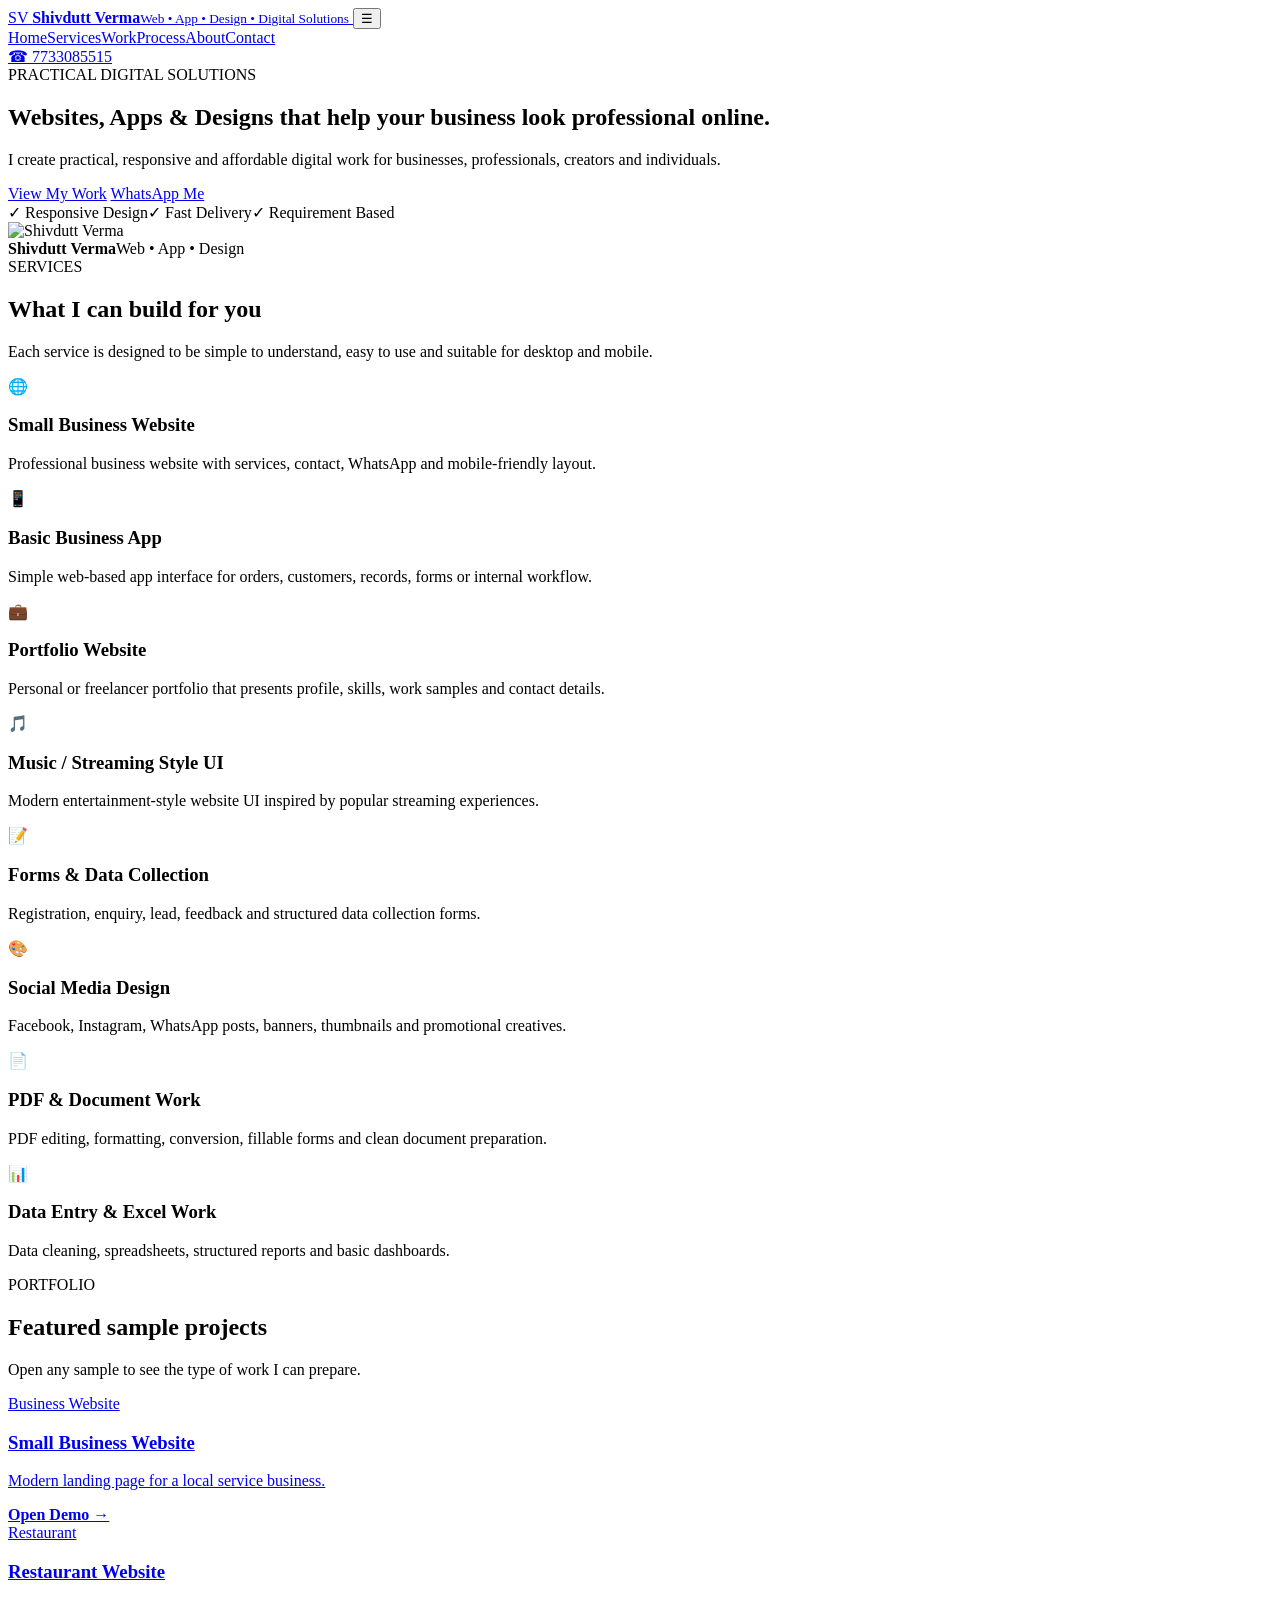
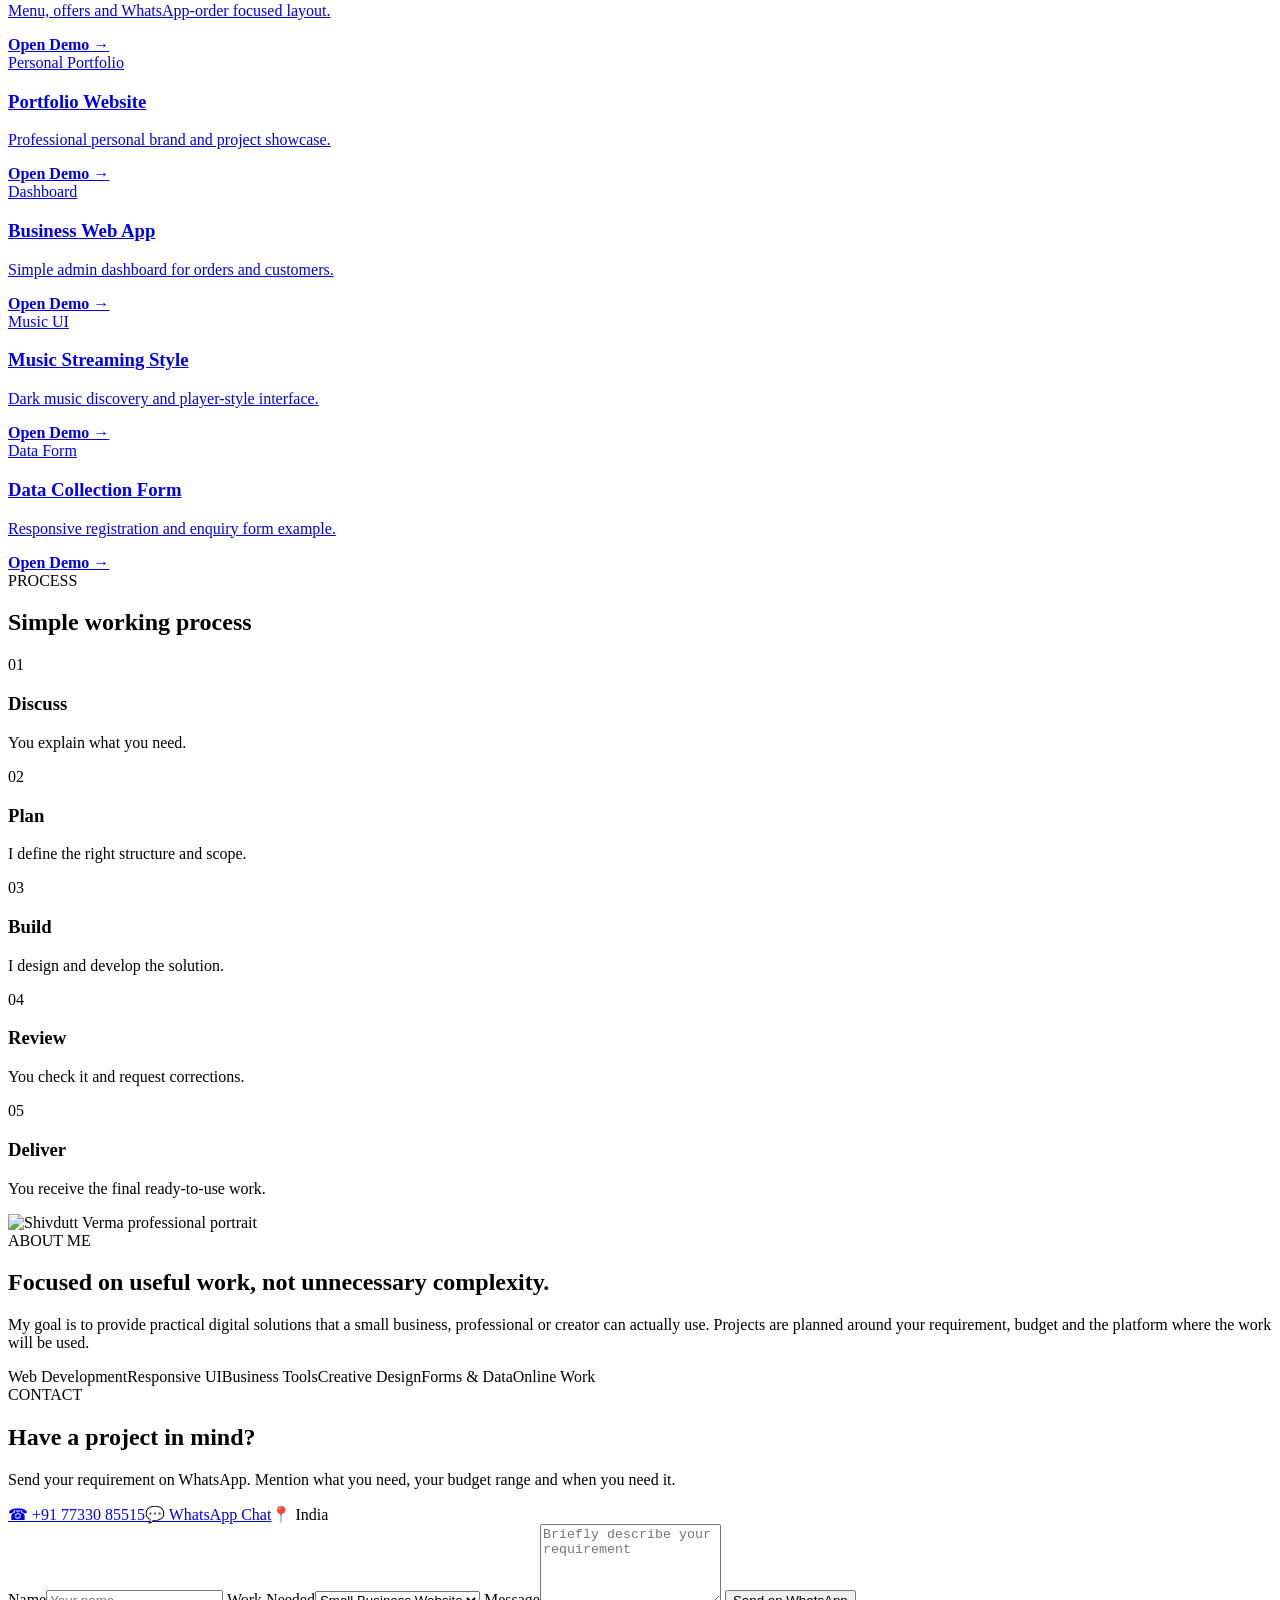
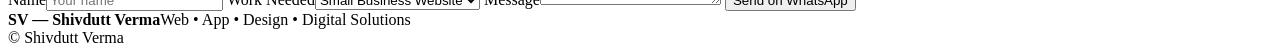
==== index.html @ 306fcd74 "Add portfolio homepage" ====
<!doctype html>
<html lang="en">
<head>
  <meta charset="utf-8" />
  <meta name="viewport" content="width=device-width, initial-scale=1" />
  <meta name="description" content="Shivdutt Verma — Web, App, Design and Digital Solutions for small businesses and individuals." />
  <title>Shivdutt Verma | Web • App • Design</title>
  <link rel="preconnect" href="https://fonts.googleapis.com">
  <link rel="preconnect" href="https://fonts.gstatic.com" crossorigin>
  <link href="https://fonts.googleapis.com/css2?family=Inter:wght@400;500;600;700;800&display=swap" rel="stylesheet">
  <link rel="stylesheet" href="styles.css" />
</head>
<body>
<header class="topbar">
  <div class="container nav-wrap">
    <a href="#home" class="brand" aria-label="Home">
      <span class="brand-mark">SV</span>
      <span><strong>Shivdutt Verma</strong><small>Web • App • Design • Digital Solutions</small></span>
    </a>
    <button class="menu-btn" id="menuBtn" aria-label="Open menu">☰</button>
    <nav id="navMenu">
      <a href="#home">Home</a><a href="#services">Services</a><a href="#work">Work</a><a href="#process">Process</a><a href="#about">About</a><a href="#contact">Contact</a>
    </nav>
    <a class="call-pill" href="tel:+917733085515">☎ 7733085515</a>
  </div>
</header>

<main>
<section class="hero section" id="home">
  <div class="container hero-grid">
    <div class="hero-copy reveal">
      <span class="eyebrow">PRACTICAL DIGITAL SOLUTIONS</span>
      <h1>Websites, Apps & Designs that help your business <span>look professional online.</span></h1>
      <p>I create practical, responsive and affordable digital work for businesses, professionals, creators and individuals.</p>
      <div class="cta-row">
        <a class="btn primary" href="#work">View My Work</a>
        <a class="btn ghost" target="_blank" href="https://wa.me/917733085515?text=Hello%20Shivdutt%2C%20I%20need%20help%20with%20a%20digital%20project.">WhatsApp Me</a>
      </div>
      <div class="trust-row">
        <span>✓ Responsive Design</span><span>✓ Fast Delivery</span><span>✓ Requirement Based</span>
      </div>
    </div>
    <div class="portrait-wrap reveal">
      <div class="portrait-card">
        <img src="assets/shivdutt-verma.jpg" alt="Shivdutt Verma" />
        <div class="portrait-badge"><strong>Shivdutt Verma</strong><span>Web • App • Design</span></div>
      </div>
    </div>
  </div>
</section>

<section class="section light" id="services">
  <div class="container">
    <div class="section-head reveal"><span class="eyebrow">SERVICES</span><h2>What I can build for you</h2><p>Each service is designed to be simple to understand, easy to use and suitable for desktop and mobile.</p></div>
    <div class="service-grid">
      <article class="card reveal"><div class="icon">🌐</div><h3>Small Business Website</h3><p>Professional business website with services, contact, WhatsApp and mobile-friendly layout.</p></article>
      <article class="card reveal"><div class="icon">📱</div><h3>Basic Business App</h3><p>Simple web-based app interface for orders, customers, records, forms or internal workflow.</p></article>
      <article class="card reveal"><div class="icon">💼</div><h3>Portfolio Website</h3><p>Personal or freelancer portfolio that presents profile, skills, work samples and contact details.</p></article>
      <article class="card reveal"><div class="icon">🎵</div><h3>Music / Streaming Style UI</h3><p>Modern entertainment-style website UI inspired by popular streaming experiences.</p></article>
      <article class="card reveal"><div class="icon">📝</div><h3>Forms & Data Collection</h3><p>Registration, enquiry, lead, feedback and structured data collection forms.</p></article>
      <article class="card reveal"><div class="icon">🎨</div><h3>Social Media Design</h3><p>Facebook, Instagram, WhatsApp posts, banners, thumbnails and promotional creatives.</p></article>
      <article class="card reveal"><div class="icon">📄</div><h3>PDF & Document Work</h3><p>PDF editing, formatting, conversion, fillable forms and clean document preparation.</p></article>
      <article class="card reveal"><div class="icon">📊</div><h3>Data Entry & Excel Work</h3><p>Data cleaning, spreadsheets, structured reports and basic dashboards.</p></article>
    </div>
  </div>
</section>

<section class="section dark" id="work">
  <div class="container">
    <div class="section-head reveal"><span class="eyebrow">PORTFOLIO</span><h2>Featured sample projects</h2><p>Open any sample to see the type of work I can prepare.</p></div>
    <div class="project-grid">
      <a class="project reveal" href="projects/business/index.html"><div class="shot business-shot"><span>Business Website</span></div><div><h3>Small Business Website</h3><p>Modern landing page for a local service business.</p><b>Open Demo →</b></div></a>
      <a class="project reveal" href="projects/restaurant/index.html"><div class="shot restaurant-shot"><span>Restaurant</span></div><div><h3>Restaurant Website</h3><p>Menu, offers and WhatsApp-order focused layout.</p><b>Open Demo →</b></div></a>
      <a class="project reveal" href="projects/portfolio/index.html"><div class="shot portfolio-shot"><span>Personal Portfolio</span></div><div><h3>Portfolio Website</h3><p>Professional personal brand and project showcase.</p><b>Open Demo →</b></div></a>
      <a class="project reveal" href="projects/dashboard/index.html"><div class="shot dashboard-shot"><span>Dashboard</span></div><div><h3>Business Web App</h3><p>Simple admin dashboard for orders and customers.</p><b>Open Demo →</b></div></a>
      <a class="project reveal" href="projects/music/index.html"><div class="shot music-shot"><span>Music UI</span></div><div><h3>Music Streaming Style</h3><p>Dark music discovery and player-style interface.</p><b>Open Demo →</b></div></a>
      <a class="project reveal" href="projects/form/index.html"><div class="shot form-shot"><span>Data Form</span></div><div><h3>Data Collection Form</h3><p>Responsive registration and enquiry form example.</p><b>Open Demo →</b></div></a>
    </div>
  </div>
</section>

<section class="section light" id="process">
  <div class="container">
    <div class="section-head reveal"><span class="eyebrow">PROCESS</span><h2>Simple working process</h2></div>
    <div class="steps">
      <div class="step reveal"><span>01</span><h3>Discuss</h3><p>You explain what you need.</p></div>
      <div class="step reveal"><span>02</span><h3>Plan</h3><p>I define the right structure and scope.</p></div>
      <div class="step reveal"><span>03</span><h3>Build</h3><p>I design and develop the solution.</p></div>
      <div class="step reveal"><span>04</span><h3>Review</h3><p>You check it and request corrections.</p></div>
      <div class="step reveal"><span>05</span><h3>Deliver</h3><p>You receive the final ready-to-use work.</p></div>
    </div>
  </div>
</section>

<section class="section about" id="about">
  <div class="container about-grid">
    <div class="about-photo reveal"><img src="assets/shivdutt-verma.jpg" alt="Shivdutt Verma professional portrait"></div>
    <div class="reveal"><span class="eyebrow">ABOUT ME</span><h2>Focused on useful work, not unnecessary complexity.</h2><p>My goal is to provide practical digital solutions that a small business, professional or creator can actually use. Projects are planned around your requirement, budget and the platform where the work will be used.</p><div class="mini-points"><span>Web Development</span><span>Responsive UI</span><span>Business Tools</span><span>Creative Design</span><span>Forms & Data</span><span>Online Work</span></div></div>
  </div>
</section>

<section class="section contact" id="contact">
  <div class="container contact-grid">
    <div class="reveal"><span class="eyebrow">CONTACT</span><h2>Have a project in mind?</h2><p>Send your requirement on WhatsApp. Mention what you need, your budget range and when you need it.</p><div class="contact-list"><a href="tel:+917733085515">☎ +91 77330 85515</a><a target="_blank" href="https://wa.me/917733085515">💬 WhatsApp Chat</a><span>📍 India</span></div></div>
    <form class="contact-card reveal" id="contactForm">
      <label>Name<input id="name" required placeholder="Your name"></label>
      <label>Work Needed<select id="service"><option>Small Business Website</option><option>Basic Business App</option><option>Portfolio Website</option><option>Data Collection Form</option><option>Social Media Design</option><option>PDF / Document Work</option><option>Data Entry / Excel</option><option>Other Online Work</option></select></label>
      <label>Message<textarea id="message" rows="5" placeholder="Briefly describe your requirement"></textarea></label>
      <button class="btn primary" type="submit">Send on WhatsApp</button>
    </form>
  </div>
</section>
</main>

<footer><div class="container footer-row"><div><strong>SV — Shivdutt Verma</strong><span>Web • App • Design • Digital Solutions</span></div><span>© <span id="year"></span> Shivdutt Verma</span></div></footer>
<script src="script.js"></script>
</body>
</html>
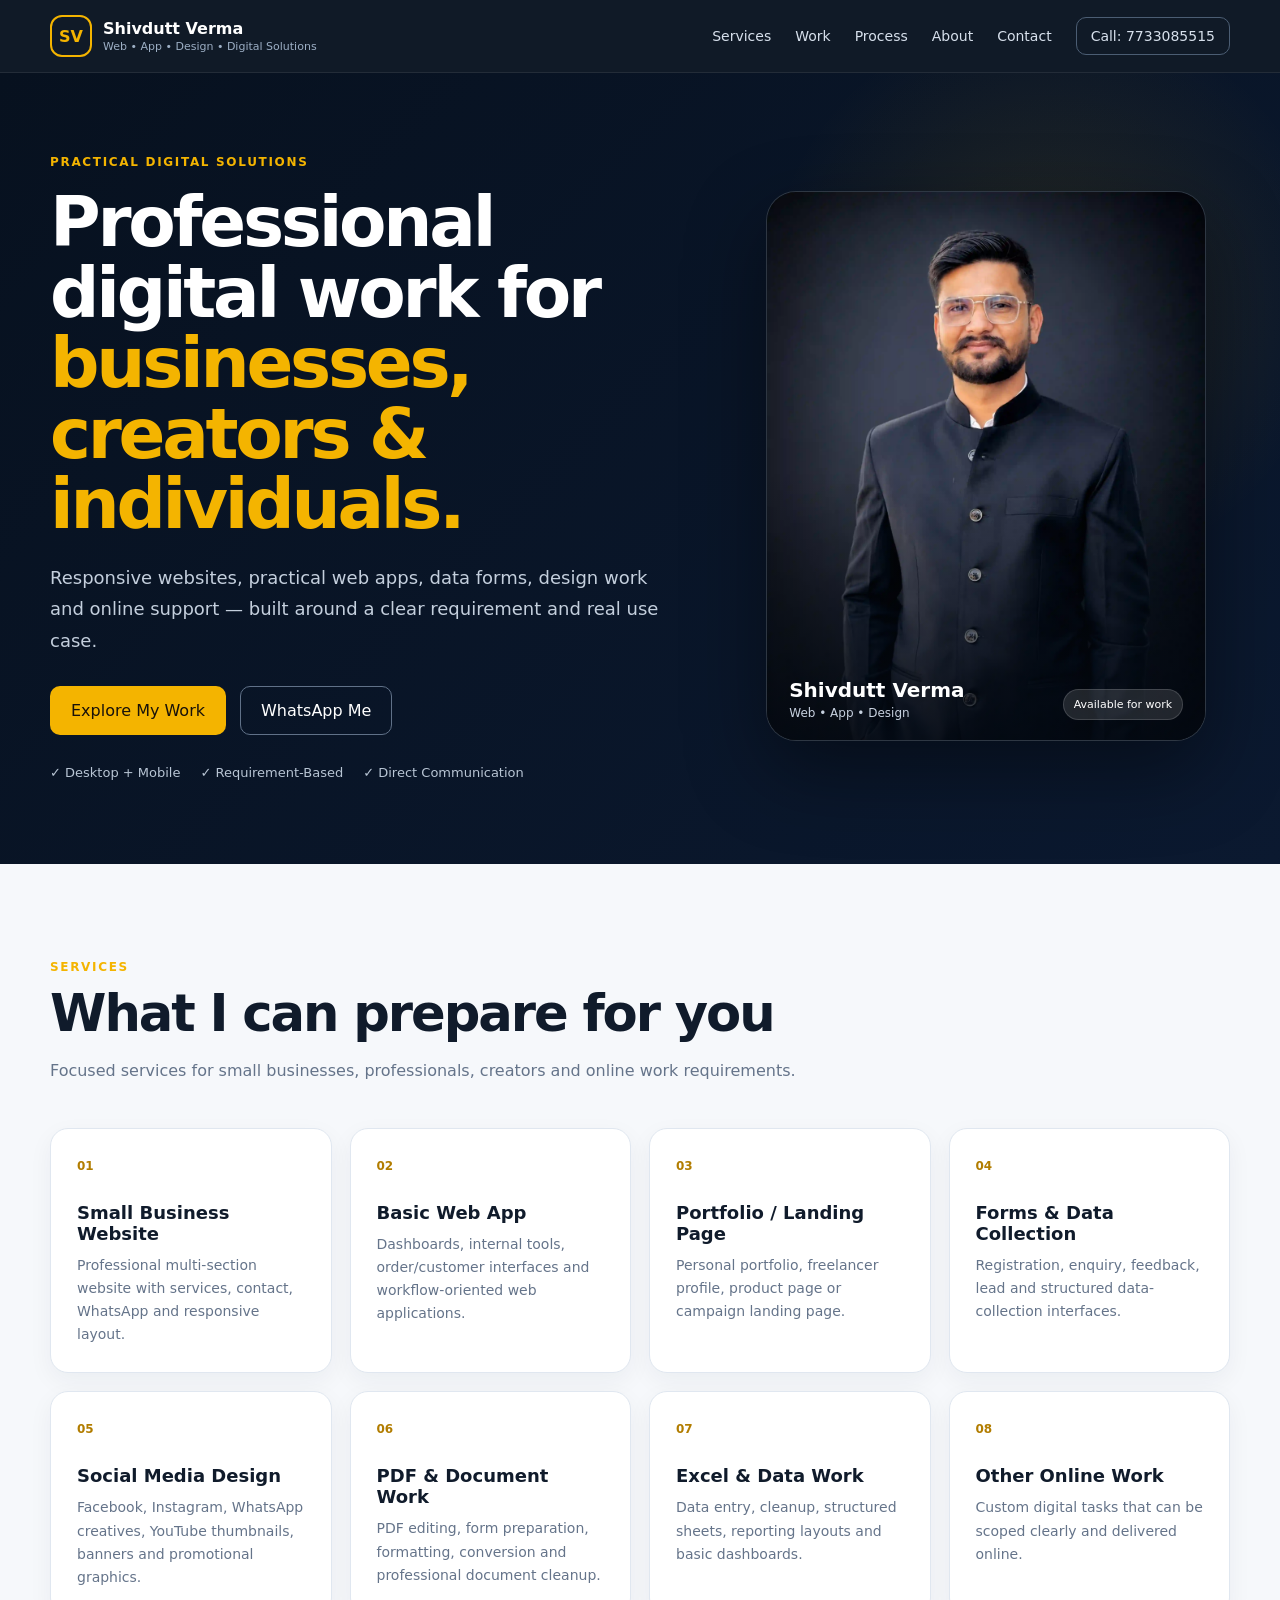
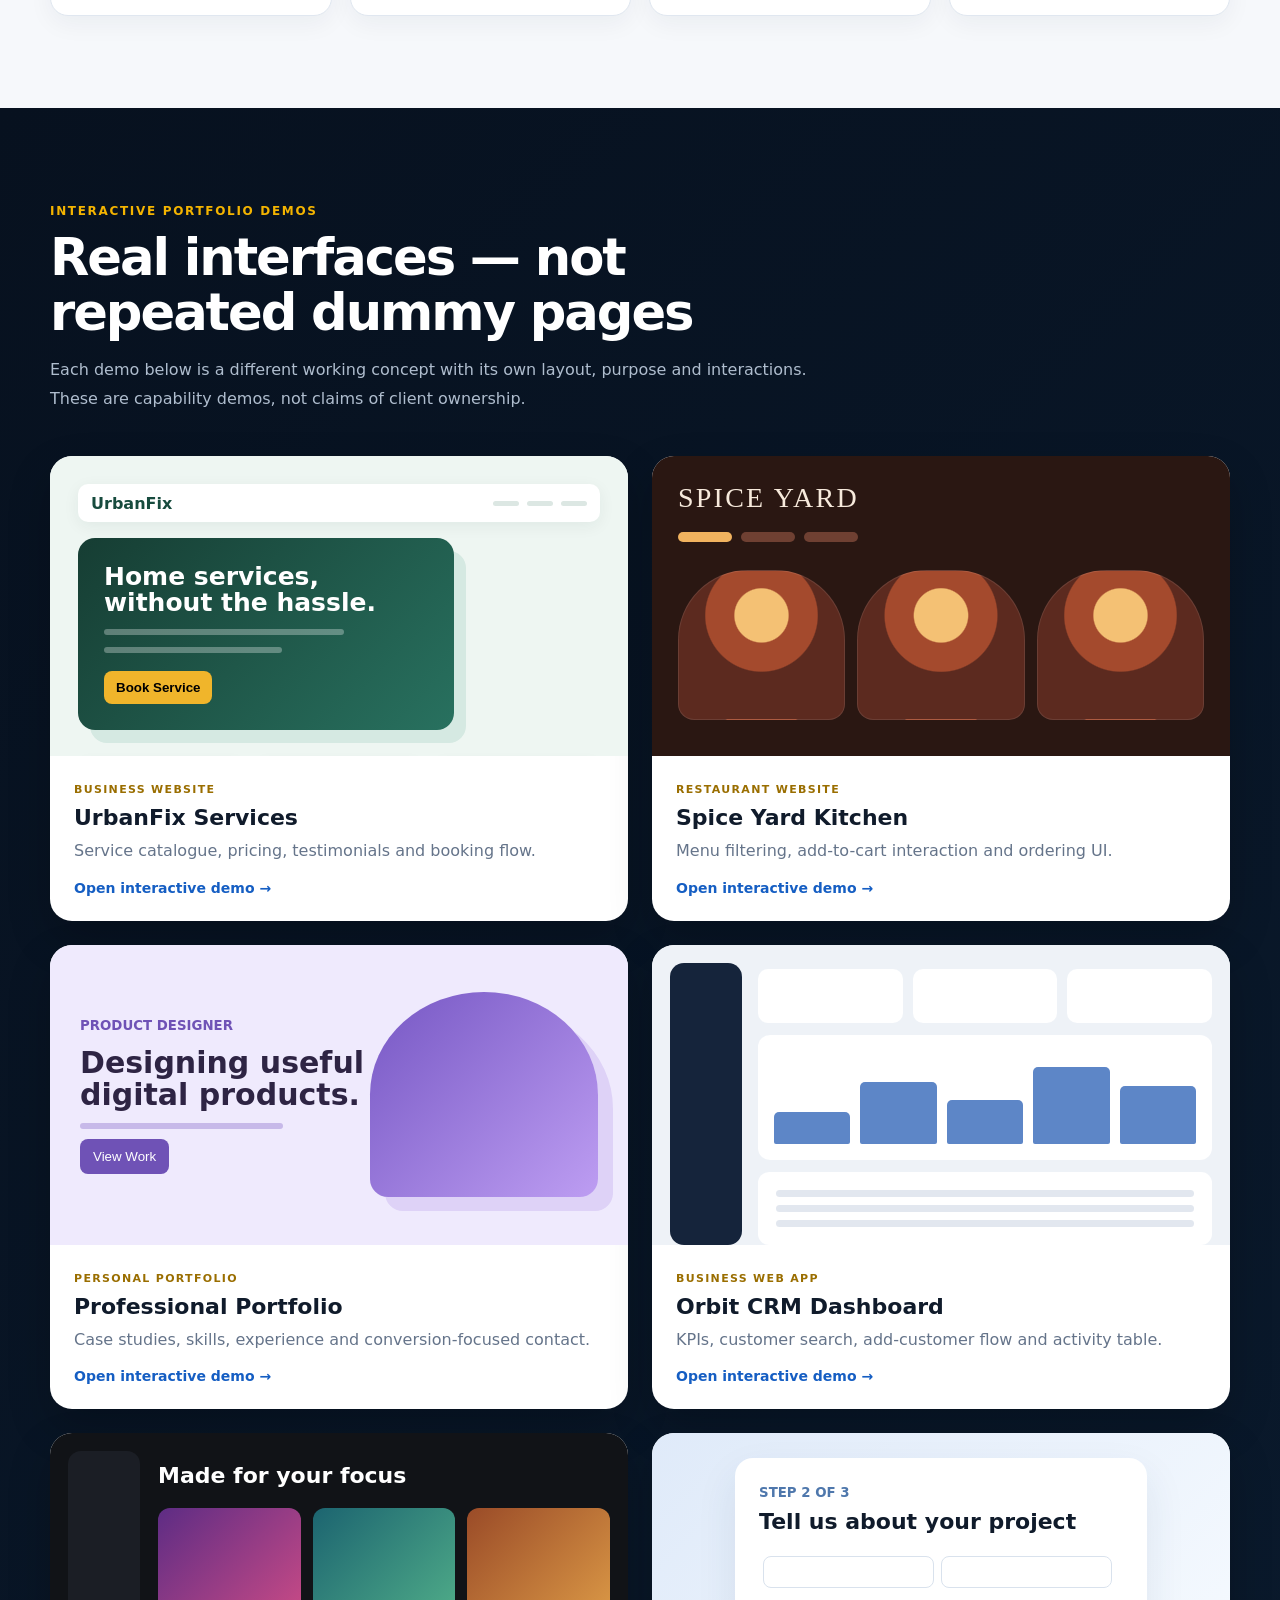
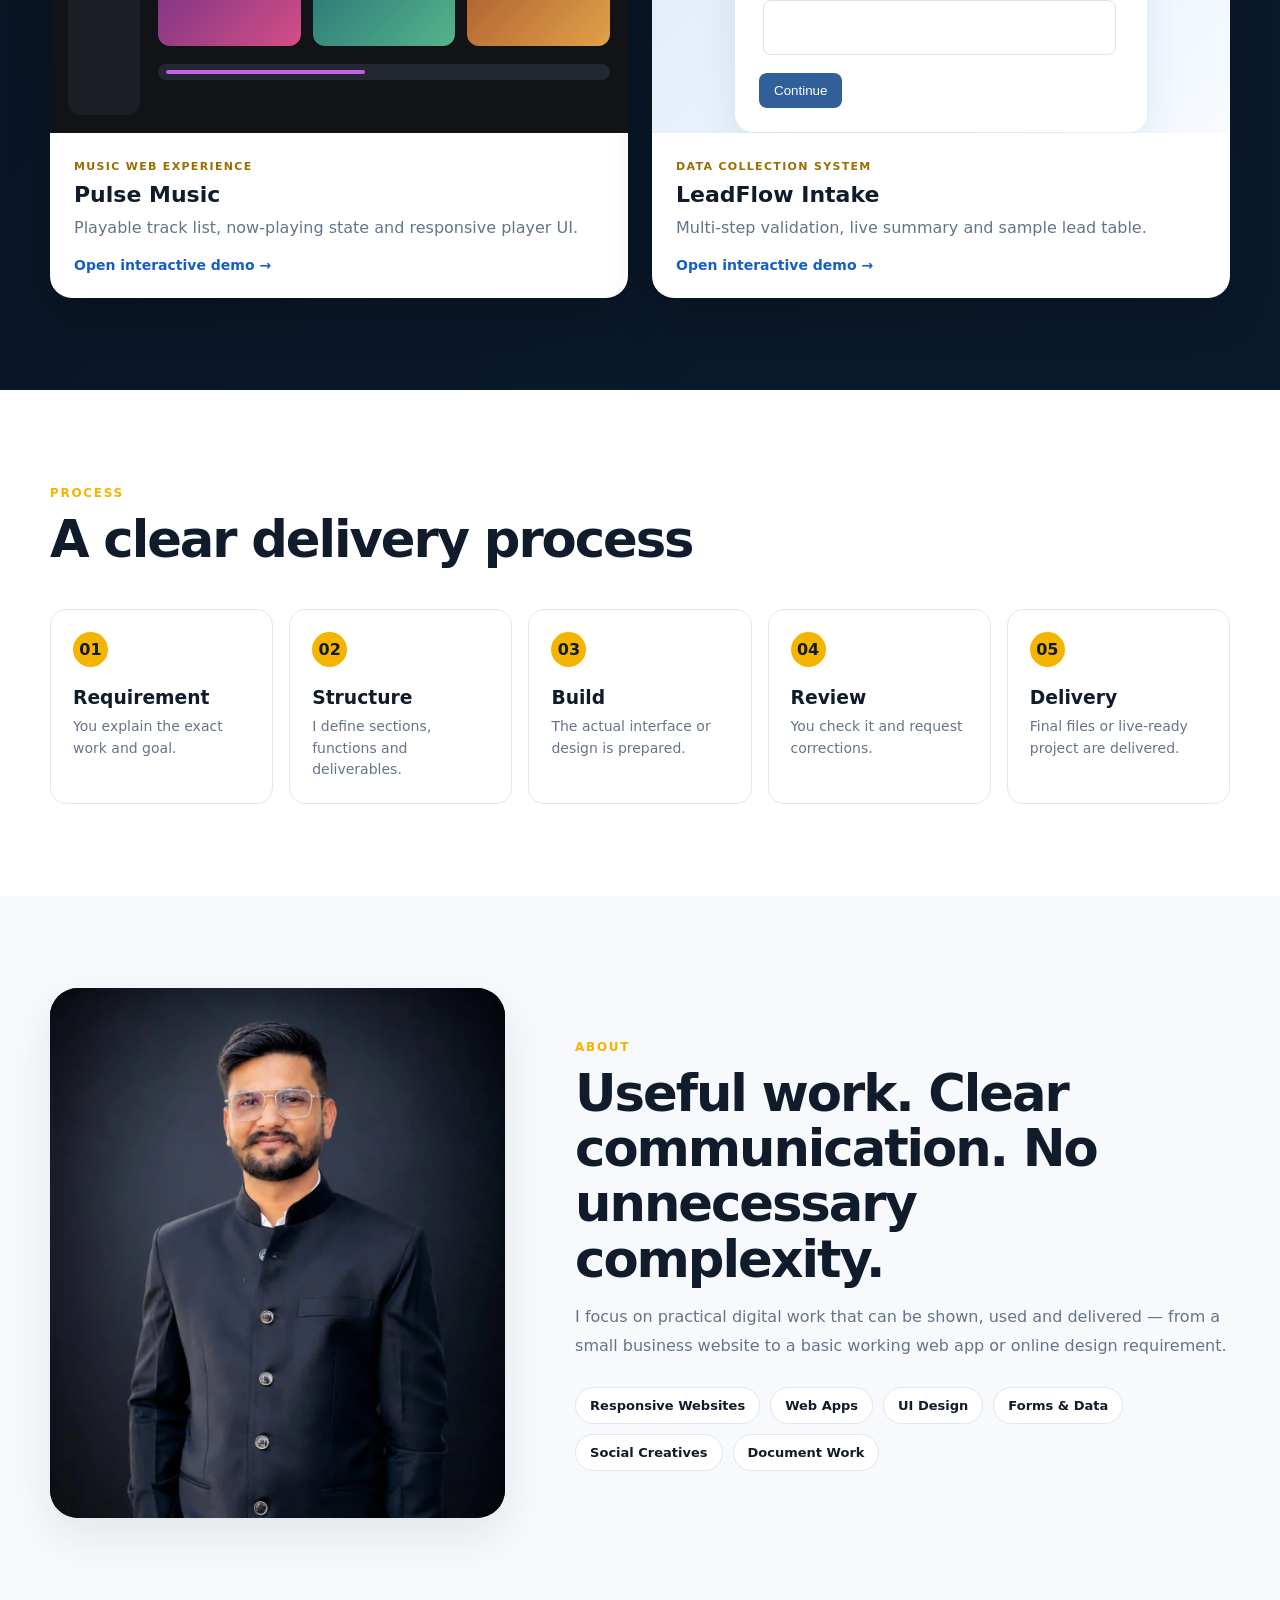
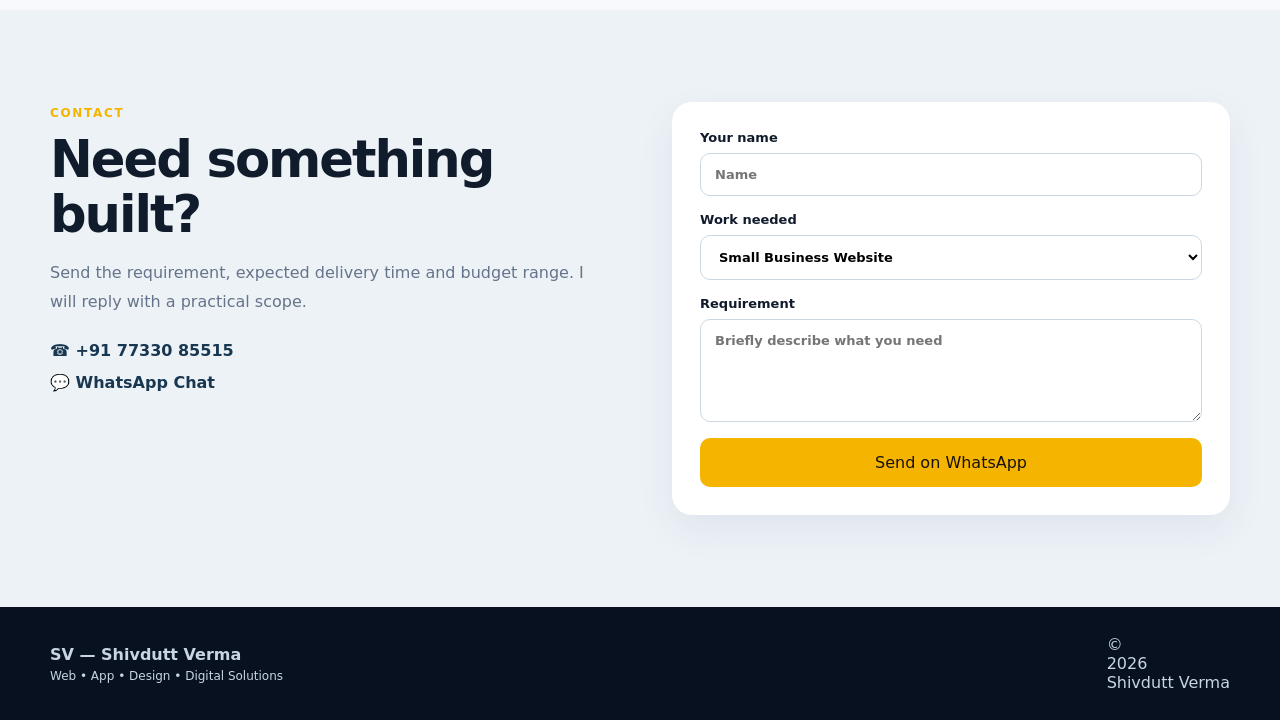
==== commit 51e6296c: "Rebuild portfolio with real demos and edited portrait" ====
--- a/index.html
+++ b/index.html
@@ -1,49 +1,37 @@
 <!doctype html>
 <html lang="en">
 <head>
-  <meta charset="utf-8" />
-  <meta name="viewport" content="width=device-width, initial-scale=1" />
-  <meta name="description" content="Shivdutt Verma — Web, App, Design and Digital Solutions for small businesses and individuals." />
+  <meta charset="utf-8">
+  <meta name="viewport" content="width=device-width,initial-scale=1">
+  <meta name="theme-color" content="#07111f">
+  <meta name="description" content="Shivdutt Verma — websites, web apps, forms, social media design and practical digital solutions.">
   <title>Shivdutt Verma | Web • App • Design</title>
-  <link rel="preconnect" href="https://fonts.googleapis.com">
-  <link rel="preconnect" href="https://fonts.gstatic.com" crossorigin>
-  <link href="https://fonts.googleapis.com/css2?family=Inter:wght@400;500;600;700;800&display=swap" rel="stylesheet">
-  <link rel="stylesheet" href="styles.css" />
+  <link rel="stylesheet" href="styles.css">
 </head>
 <body>
 <header class="topbar">
   <div class="container nav-wrap">
-    <a href="#home" class="brand" aria-label="Home">
-      <span class="brand-mark">SV</span>
-      <span><strong>Shivdutt Verma</strong><small>Web • App • Design • Digital Solutions</small></span>
-    </a>
-    <button class="menu-btn" id="menuBtn" aria-label="Open menu">☰</button>
-    <nav id="navMenu">
-      <a href="#home">Home</a><a href="#services">Services</a><a href="#work">Work</a><a href="#process">Process</a><a href="#about">About</a><a href="#contact">Contact</a>
-    </nav>
-    <a class="call-pill" href="tel:+917733085515">☎ 7733085515</a>
+    <a href="#home" class="brand"><span class="brand-mark">SV</span><span class="brand-copy"><strong>Shivdutt Verma</strong><small>Web • App • Design • Digital Solutions</small></span></a>
+    <button class="menu-btn" id="menuBtn" aria-label="Open menu" aria-expanded="false">☰</button>
+    <nav id="navMenu"><a href="#services">Services</a><a href="#work">Work</a><a href="#process">Process</a><a href="#about">About</a><a href="#contact">Contact</a></nav>
+    <a class="call-pill" href="tel:+917733085515">Call: 7733085515</a>
   </div>
 </header>
 
 <main>
-<section class="hero section" id="home">
+<section class="hero" id="home">
   <div class="container hero-grid">
     <div class="hero-copy reveal">
       <span class="eyebrow">PRACTICAL DIGITAL SOLUTIONS</span>
-      <h1>Websites, Apps & Designs that help your business <span>look professional online.</span></h1>
-      <p>I create practical, responsive and affordable digital work for businesses, professionals, creators and individuals.</p>
-      <div class="cta-row">
-        <a class="btn primary" href="#work">View My Work</a>
-        <a class="btn ghost" target="_blank" href="https://wa.me/917733085515?text=Hello%20Shivdutt%2C%20I%20need%20help%20with%20a%20digital%20project.">WhatsApp Me</a>
-      </div>
-      <div class="trust-row">
-        <span>✓ Responsive Design</span><span>✓ Fast Delivery</span><span>✓ Requirement Based</span>
-      </div>
+      <h1>Professional digital work for <span>businesses, creators & individuals.</span></h1>
+      <p>Responsive websites, practical web apps, data forms, design work and online support — built around a clear requirement and real use case.</p>
+      <div class="cta-row"><a class="btn primary" href="#work">Explore My Work</a><a class="btn ghost" target="_blank" rel="noopener" href="https://wa.me/917733085515?text=Hello%20Shivdutt%2C%20I%20want%20to%20discuss%20a%20project.">WhatsApp Me</a></div>
+      <div class="trust-row"><span>✓ Desktop + Mobile</span><span>✓ Requirement-Based</span><span>✓ Direct Communication</span></div>
     </div>
     <div class="portrait-wrap reveal">
       <div class="portrait-card">
-        <img src="assets/shivdutt-verma.jpg" alt="Shivdutt Verma" />
-        <div class="portrait-badge"><strong>Shivdutt Verma</strong><span>Web • App • Design</span></div>
+        <img data-pro-portrait src="assets/shivdutt-verma.jpg" alt="Shivdutt Verma professional portrait" width="2160" height="2700" fetchpriority="high">
+        <div class="portrait-overlay"><div><strong>Shivdutt Verma</strong><span>Web • App • Design</span></div><span class="available">Available for work</span></div>
       </div>
     </div>
   </div>
@@ -51,67 +39,40 @@
 
 <section class="section light" id="services">
   <div class="container">
-    <div class="section-head reveal"><span class="eyebrow">SERVICES</span><h2>What I can build for you</h2><p>Each service is designed to be simple to understand, easy to use and suitable for desktop and mobile.</p></div>
+    <div class="section-head reveal"><span class="eyebrow">SERVICES</span><h2>What I can prepare for you</h2><p>Focused services for small businesses, professionals, creators and online work requirements.</p></div>
     <div class="service-grid">
-      <article class="card reveal"><div class="icon">🌐</div><h3>Small Business Website</h3><p>Professional business website with services, contact, WhatsApp and mobile-friendly layout.</p></article>
-      <article class="card reveal"><div class="icon">📱</div><h3>Basic Business App</h3><p>Simple web-based app interface for orders, customers, records, forms or internal workflow.</p></article>
-      <article class="card reveal"><div class="icon">💼</div><h3>Portfolio Website</h3><p>Personal or freelancer portfolio that presents profile, skills, work samples and contact details.</p></article>
-      <article class="card reveal"><div class="icon">🎵</div><h3>Music / Streaming Style UI</h3><p>Modern entertainment-style website UI inspired by popular streaming experiences.</p></article>
-      <article class="card reveal"><div class="icon">📝</div><h3>Forms & Data Collection</h3><p>Registration, enquiry, lead, feedback and structured data collection forms.</p></article>
-      <article class="card reveal"><div class="icon">🎨</div><h3>Social Media Design</h3><p>Facebook, Instagram, WhatsApp posts, banners, thumbnails and promotional creatives.</p></article>
-      <article class="card reveal"><div class="icon">📄</div><h3>PDF & Document Work</h3><p>PDF editing, formatting, conversion, fillable forms and clean document preparation.</p></article>
-      <article class="card reveal"><div class="icon">📊</div><h3>Data Entry & Excel Work</h3><p>Data cleaning, spreadsheets, structured reports and basic dashboards.</p></article>
+      <article class="service-card reveal"><span>01</span><h3>Small Business Website</h3><p>Professional multi-section website with services, contact, WhatsApp and responsive layout.</p></article>
+      <article class="service-card reveal"><span>02</span><h3>Basic Web App</h3><p>Dashboards, internal tools, order/customer interfaces and workflow-oriented web applications.</p></article>
+      <article class="service-card reveal"><span>03</span><h3>Portfolio / Landing Page</h3><p>Personal portfolio, freelancer profile, product page or campaign landing page.</p></article>
+      <article class="service-card reveal"><span>04</span><h3>Forms & Data Collection</h3><p>Registration, enquiry, feedback, lead and structured data-collection interfaces.</p></article>
+      <article class="service-card reveal"><span>05</span><h3>Social Media Design</h3><p>Facebook, Instagram, WhatsApp creatives, YouTube thumbnails, banners and promotional graphics.</p></article>
+      <article class="service-card reveal"><span>06</span><h3>PDF & Document Work</h3><p>PDF editing, form preparation, formatting, conversion and professional document cleanup.</p></article>
+      <article class="service-card reveal"><span>07</span><h3>Excel & Data Work</h3><p>Data entry, cleanup, structured sheets, reporting layouts and basic dashboards.</p></article>
+      <article class="service-card reveal"><span>08</span><h3>Other Online Work</h3><p>Custom digital tasks that can be scoped clearly and delivered online.</p></article>
     </div>
   </div>
 </section>
 
-<section class="section dark" id="work">
+<section class="section work-section" id="work">
   <div class="container">
-    <div class="section-head reveal"><span class="eyebrow">PORTFOLIO</span><h2>Featured sample projects</h2><p>Open any sample to see the type of work I can prepare.</p></div>
+    <div class="section-head reveal"><span class="eyebrow">INTERACTIVE PORTFOLIO DEMOS</span><h2>Real interfaces — not repeated dummy pages</h2><p>Each demo below is a different working concept with its own layout, purpose and interactions. These are capability demos, not claims of client ownership.</p></div>
     <div class="project-grid">
-      <a class="project reveal" href="projects/business/index.html"><div class="shot business-shot"><span>Business Website</span></div><div><h3>Small Business Website</h3><p>Modern landing page for a local service business.</p><b>Open Demo →</b></div></a>
-      <a class="project reveal" href="projects/restaurant/index.html"><div class="shot restaurant-shot"><span>Restaurant</span></div><div><h3>Restaurant Website</h3><p>Menu, offers and WhatsApp-order focused layout.</p><b>Open Demo →</b></div></a>
-      <a class="project reveal" href="projects/portfolio/index.html"><div class="shot portfolio-shot"><span>Personal Portfolio</span></div><div><h3>Portfolio Website</h3><p>Professional personal brand and project showcase.</p><b>Open Demo →</b></div></a>
-      <a class="project reveal" href="projects/dashboard/index.html"><div class="shot dashboard-shot"><span>Dashboard</span></div><div><h3>Business Web App</h3><p>Simple admin dashboard for orders and customers.</p><b>Open Demo →</b></div></a>
-      <a class="project reveal" href="projects/music/index.html"><div class="shot music-shot"><span>Music UI</span></div><div><h3>Music Streaming Style</h3><p>Dark music discovery and player-style interface.</p><b>Open Demo →</b></div></a>
-      <a class="project reveal" href="projects/form/index.html"><div class="shot form-shot"><span>Data Form</span></div><div><h3>Data Collection Form</h3><p>Responsive registration and enquiry form example.</p><b>Open Demo →</b></div></a>
+      <a class="project-card reveal" href="projects/business/index.html"><div class="project-preview business-preview"><div class="mini-nav"><b>UrbanFix</b><i></i><i></i><i></i></div><div class="mini-hero"><strong>Home services, without the hassle.</strong><span></span><span></span><button>Book Service</button></div><div class="mini-row"><i></i><i></i><i></i></div></div><div class="project-meta"><span class="project-type">BUSINESS WEBSITE</span><h3>UrbanFix Services</h3><p>Service catalogue, pricing, testimonials and booking flow.</p><b>Open interactive demo →</b></div></a>
+      <a class="project-card reveal" href="projects/restaurant/index.html"><div class="project-preview restaurant-preview"><div class="food-title">SPICE YARD</div><div class="food-tabs"><i></i><i></i><i></i></div><div class="food-cards"><i></i><i></i><i></i></div></div><div class="project-meta"><span class="project-type">RESTAURANT WEBSITE</span><h3>Spice Yard Kitchen</h3><p>Menu filtering, add-to-cart interaction and ordering UI.</p><b>Open interactive demo →</b></div></a>
+      <a class="project-card reveal" href="projects/portfolio/index.html"><div class="project-preview portfolio-preview"><div class="folio-copy"><small>PRODUCT DESIGNER</small><strong>Designing useful digital products.</strong><span></span><button>View Work</button></div><div class="folio-art"></div></div><div class="project-meta"><span class="project-type">PERSONAL PORTFOLIO</span><h3>Professional Portfolio</h3><p>Case studies, skills, experience and conversion-focused contact.</p><b>Open interactive demo →</b></div></a>
+      <a class="project-card reveal" href="projects/dashboard/index.html"><div class="project-preview dashboard-preview"><aside></aside><div class="dash-main"><div class="dash-kpis"><i></i><i></i><i></i></div><div class="dash-chart"><span></span><span></span><span></span><span></span><span></span></div><div class="dash-table"><i></i><i></i><i></i></div></div></div><div class="project-meta"><span class="project-type">BUSINESS WEB APP</span><h3>Orbit CRM Dashboard</h3><p>KPIs, customer search, add-customer flow and activity table.</p><b>Open interactive demo →</b></div></a>
+      <a class="project-card reveal" href="projects/music/index.html"><div class="project-preview music-preview"><div class="music-side"></div><div class="music-main"><strong>Made for your focus</strong><div class="album-row"><i></i><i></i><i></i></div><div class="player-line"></div></div></div><div class="project-meta"><span class="project-type">MUSIC WEB EXPERIENCE</span><h3>Pulse Music</h3><p>Playable track list, now-playing state and responsive player UI.</p><b>Open interactive demo →</b></div></a>
+      <a class="project-card reveal" href="projects/form/index.html"><div class="project-preview form-preview"><div class="form-box"><small>STEP 2 OF 3</small><strong>Tell us about your project</strong><i></i><i></i><i class="wide"></i><button>Continue</button></div></div><div class="project-meta"><span class="project-type">DATA COLLECTION SYSTEM</span><h3>LeadFlow Intake</h3><p>Multi-step validation, live summary and sample lead table.</p><b>Open interactive demo →</b></div></a>
     </div>
   </div>
 </section>
 
-<section class="section light" id="process">
-  <div class="container">
-    <div class="section-head reveal"><span class="eyebrow">PROCESS</span><h2>Simple working process</h2></div>
-    <div class="steps">
-      <div class="step reveal"><span>01</span><h3>Discuss</h3><p>You explain what you need.</p></div>
-      <div class="step reveal"><span>02</span><h3>Plan</h3><p>I define the right structure and scope.</p></div>
-      <div class="step reveal"><span>03</span><h3>Build</h3><p>I design and develop the solution.</p></div>
-      <div class="step reveal"><span>04</span><h3>Review</h3><p>You check it and request corrections.</p></div>
-      <div class="step reveal"><span>05</span><h3>Deliver</h3><p>You receive the final ready-to-use work.</p></div>
-    </div>
-  </div>
-</section>
+<section class="section process" id="process"><div class="container"><div class="section-head reveal"><span class="eyebrow">PROCESS</span><h2>A clear delivery process</h2></div><div class="steps"><div class="step reveal"><b>01</b><h3>Requirement</h3><p>You explain the exact work and goal.</p></div><div class="step reveal"><b>02</b><h3>Structure</h3><p>I define sections, functions and deliverables.</p></div><div class="step reveal"><b>03</b><h3>Build</h3><p>The actual interface or design is prepared.</p></div><div class="step reveal"><b>04</b><h3>Review</h3><p>You check it and request corrections.</p></div><div class="step reveal"><b>05</b><h3>Delivery</h3><p>Final files or live-ready project are delivered.</p></div></div></div></section>
 
-<section class="section about" id="about">
-  <div class="container about-grid">
-    <div class="about-photo reveal"><img src="assets/shivdutt-verma.jpg" alt="Shivdutt Verma professional portrait"></div>
-    <div class="reveal"><span class="eyebrow">ABOUT ME</span><h2>Focused on useful work, not unnecessary complexity.</h2><p>My goal is to provide practical digital solutions that a small business, professional or creator can actually use. Projects are planned around your requirement, budget and the platform where the work will be used.</p><div class="mini-points"><span>Web Development</span><span>Responsive UI</span><span>Business Tools</span><span>Creative Design</span><span>Forms & Data</span><span>Online Work</span></div></div>
-  </div>
-</section>
+<section class="section about" id="about"><div class="container about-grid"><div class="about-photo reveal"><img data-pro-portrait src="assets/shivdutt-verma.jpg" alt="Shivdutt Verma" width="2160" height="2700" loading="lazy"></div><div class="about-copy reveal"><span class="eyebrow">ABOUT</span><h2>Useful work. Clear communication. No unnecessary complexity.</h2><p>I focus on practical digital work that can be shown, used and delivered — from a small business website to a basic working web app or online design requirement.</p><div class="skill-pills"><span>Responsive Websites</span><span>Web Apps</span><span>UI Design</span><span>Forms & Data</span><span>Social Creatives</span><span>Document Work</span></div></div></div></section>
 
-<section class="section contact" id="contact">
-  <div class="container contact-grid">
-    <div class="reveal"><span class="eyebrow">CONTACT</span><h2>Have a project in mind?</h2><p>Send your requirement on WhatsApp. Mention what you need, your budget range and when you need it.</p><div class="contact-list"><a href="tel:+917733085515">☎ +91 77330 85515</a><a target="_blank" href="https://wa.me/917733085515">💬 WhatsApp Chat</a><span>📍 India</span></div></div>
-    <form class="contact-card reveal" id="contactForm">
-      <label>Name<input id="name" required placeholder="Your name"></label>
-      <label>Work Needed<select id="service"><option>Small Business Website</option><option>Basic Business App</option><option>Portfolio Website</option><option>Data Collection Form</option><option>Social Media Design</option><option>PDF / Document Work</option><option>Data Entry / Excel</option><option>Other Online Work</option></select></label>
-      <label>Message<textarea id="message" rows="5" placeholder="Briefly describe your requirement"></textarea></label>
-      <button class="btn primary" type="submit">Send on WhatsApp</button>
-    </form>
-  </div>
-</section>
+<section class="section contact" id="contact"><div class="container contact-grid"><div class="contact-copy reveal"><span class="eyebrow">CONTACT</span><h2>Need something built?</h2><p>Send the requirement, expected delivery time and budget range. I will reply with a practical scope.</p><div class="contact-actions"><a href="tel:+917733085515">☎ +91 77330 85515</a><a target="_blank" rel="noopener" href="https://wa.me/917733085515">💬 WhatsApp Chat</a></div></div><form class="contact-card reveal" id="contactForm"><label>Your name<input id="name" required placeholder="Name"></label><label>Work needed<select id="service"><option>Small Business Website</option><option>Basic Web App</option><option>Portfolio / Landing Page</option><option>Form / Data Collection</option><option>Social Media Design</option><option>PDF / Document Work</option><option>Excel / Data Work</option><option>Other Online Work</option></select></label><label>Requirement<textarea id="message" rows="5" required placeholder="Briefly describe what you need"></textarea></label><button class="btn primary" type="submit">Send on WhatsApp</button></form></div></section>
 </main>
-
 <footer><div class="container footer-row"><div><strong>SV — Shivdutt Verma</strong><span>Web • App • Design • Digital Solutions</span></div><span>© <span id="year"></span> Shivdutt Verma</span></div></footer>
 <script src="script.js"></script>
 </body>
--- a/styles.css
+++ b/styles.css
@@ -0,0 +1 @@
+:root{--bg:#07111f;--bg2:#0b1930;--ink:#101b2b;--muted:#65748a;--line:#dde5ef;--accent:#f4b400;--white:#fff;--max:1180px}*{box-sizing:border-box}html{scroll-behavior:smooth}body{margin:0;font-family:Inter,ui-sans-serif,system-ui,-apple-system,"Segoe UI",Arial,sans-serif;color:var(--ink);background:#fff}.container{width:min(var(--max),calc(100% - 40px));margin:auto}.topbar{position:sticky;top:0;z-index:50;background:rgba(7,17,31,.96);backdrop-filter:blur(14px);border-bottom:1px solid rgba(255,255,255,.08)}.nav-wrap{height:72px;display:flex;align-items:center;gap:24px}.brand{display:flex;align-items:center;gap:11px;color:#fff;text-decoration:none;min-width:270px}.brand-mark{display:grid;place-items:center;width:42px;height:42px;border:2px solid var(--accent);border-radius:12px;color:var(--accent);font-weight:900}.brand-copy strong,.brand-copy small{display:block}.brand-copy small{font-size:11px;color:#9dafc5;margin-top:2px}.topbar nav{display:flex;gap:24px;margin-left:auto}.topbar nav a,.call-pill{color:#d7e0ec;text-decoration:none;font-size:14px}.topbar nav a:hover{color:#fff}.call-pill{border:1px solid #4b5d73;padding:10px 14px;border-radius:10px}.menu-btn{display:none;margin-left:auto;background:none;border:0;color:#fff;font-size:27px;cursor:pointer}.hero{background:radial-gradient(circle at 82% 28%,rgba(244,180,0,.12),transparent 24%),linear-gradient(135deg,#07111f,#0b1930);color:#fff;padding:78px 0 84px}.hero-grid{display:grid;grid-template-columns:1.12fr .88fr;gap:72px;align-items:center}.eyebrow{font-size:12px;font-weight:900;letter-spacing:.14em;color:var(--accent)}h1{font-size:clamp(48px,5.4vw,74px);line-height:1.02;letter-spacing:-.047em;margin:17px 0 22px}h1 span{color:var(--accent)}.hero-copy p{font-size:18px;line-height:1.75;color:#c4cfdd;max-width:650px}.cta-row{display:flex;gap:14px;margin:30px 0}.btn{display:inline-flex;align-items:center;justify-content:center;padding:14px 20px;border-radius:10px;text-decoration:none;font-weight:800;border:1px solid transparent;cursor:pointer;font:inherit}.primary{background:var(--accent);color:#18120a}.ghost{border-color:#607188;color:#fff;background:transparent}.trust-row{display:flex;gap:20px;flex-wrap:wrap;color:#b8c5d4;font-size:13px}.portrait-wrap{display:flex;justify-content:center}.portrait-card{position:relative;width:min(440px,100%);aspect-ratio:4/5;border-radius:30px;overflow:hidden;background:#111b29;box-shadow:0 30px 80px rgba(0,0,0,.42);border:1px solid rgba(255,255,255,.12)}.portrait-card img{width:100%;height:100%;object-fit:cover;object-position:center 18%;display:block}.portrait-card:after{content:"";position:absolute;inset:52% 0 0;background:linear-gradient(transparent,rgba(3,9,18,.86))}.portrait-overlay{position:absolute;z-index:2;left:22px;right:22px;bottom:20px;display:flex;align-items:end;justify-content:space-between;gap:12px}.portrait-overlay strong,.portrait-overlay span{display:block}.portrait-overlay strong{font-size:20px}.portrait-overlay div span{font-size:12px;color:#c7d1df;margin-top:4px}.available{font-size:11px!important;padding:8px 10px;background:rgba(255,255,255,.12);border:1px solid rgba(255,255,255,.15);border-radius:999px;color:#fff!important}.section{padding:92px 0}.light{background:#f6f8fb}.section-head{max-width:760px;margin-bottom:42px}.section-head h2,.about h2,.contact h2{font-size:clamp(36px,4vw,54px);line-height:1.08;letter-spacing:-.04em;margin:11px 0 14px}.section-head p,.about-copy p,.contact-copy p{font-size:16px;line-height:1.8;color:var(--muted)}.service-grid{display:grid;grid-template-columns:repeat(4,1fr);gap:18px}.service-card{background:#fff;border:1px solid #e0e7f0;border-radius:18px;padding:26px;min-height:220px;box-shadow:0 8px 25px rgba(18,35,56,.05)}.service-card>span{font-size:12px;font-weight:900;color:#b27d00}.service-card h3{font-size:18px;margin:28px 0 10px}.service-card p{font-size:14px;line-height:1.65;color:var(--muted);margin:0}.work-section{background:linear-gradient(135deg,#07111f,#0a1a2d);color:#fff}.work-section .section-head p{color:#afbdce}.project-grid{display:grid;grid-template-columns:repeat(2,1fr);gap:24px}.project-card{display:block;background:#fff;color:var(--ink);border-radius:22px;overflow:hidden;text-decoration:none;box-shadow:0 18px 44px rgba(0,0,0,.2);transition:.25s}.project-card:hover{transform:translateY(-6px)}.project-preview{height:300px;overflow:hidden;position:relative}.project-meta{padding:22px 24px 24px}.project-type{font-size:11px;font-weight:900;letter-spacing:.12em;color:#9a6e00}.project-meta h3{font-size:22px;margin:8px 0}.project-meta p{color:var(--muted);line-height:1.6;margin:0 0 14px}.project-meta b{font-size:14px;color:#155ec3}.business-preview{background:#eef6f2;padding:28px}.mini-nav{height:38px;background:#fff;border-radius:10px;display:flex;align-items:center;padding:0 13px;gap:8px;box-shadow:0 4px 16px #16372910}.mini-nav b{margin-right:auto;color:#174b3e}.mini-nav i{width:26px;height:5px;background:#dce7e3;border-radius:8px}.mini-hero{margin-top:16px;background:linear-gradient(135deg,#163d33,#28715f);border-radius:17px;padding:26px;color:#fff;width:72%;box-shadow:12px 13px 0 #d5e9e2}.mini-hero strong{display:block;font-size:25px;line-height:1.05}.mini-hero span{display:block;height:6px;background:#ffffff4d;border-radius:5px;width:74%;margin-top:12px}.mini-hero span+span{width:55%}.mini-hero button{margin-top:18px;background:#f0b52b;border:0;border-radius:8px;padding:9px 12px;font-weight:800}.mini-row{display:flex;gap:12px;margin-top:28px}.mini-row i{height:48px;flex:1;background:#fff;border-radius:11px;box-shadow:0 3px 12px #0b31270d}.restaurant-preview{background:#2a1712;padding:26px;color:#f7eadc}.food-title{font-family:Georgia,serif;font-size:28px;letter-spacing:.08em}.food-tabs{display:flex;gap:9px;margin:18px 0}.food-tabs i{width:54px;height:10px;background:#6f4032;border-radius:20px}.food-tabs i:first-child{background:#f1b35f}.food-cards{display:grid;grid-template-columns:repeat(3,1fr);gap:12px;margin-top:28px}.food-cards i{height:150px;border-radius:70px 70px 16px 16px;background:radial-gradient(circle at 50% 30%,#f4c174 0 20%,#a44a2d 21% 42%,#5c2a1f 43%);border:1px solid #ffffff18}.portfolio-preview{background:#efeafd;display:grid;grid-template-columns:1.12fr .88fr;padding:30px;align-items:center}.folio-copy small{font-weight:900;color:#6f52b6}.folio-copy strong{display:block;font-size:30px;line-height:1.05;color:#2e2444;margin:13px 0}.folio-copy span{display:block;height:6px;width:70%;border-radius:9px;background:#c7b9e9;margin:10px 0}.folio-copy button{border:0;background:#6f52b6;color:#fff;border-radius:8px;padding:10px 13px}.folio-art{height:205px;border-radius:50% 50% 18px 18px;background:linear-gradient(135deg,#7657c4,#bd9df2);box-shadow:15px 14px 0 #ded2f7}.dashboard-preview{background:#eef2f7;display:grid;grid-template-columns:72px 1fr;padding:18px}.dashboard-preview aside{border-radius:14px;background:#15243b}.dash-main{padding:6px 0 0 16px}.dash-kpis{display:grid;grid-template-columns:repeat(3,1fr);gap:10px}.dash-kpis i{height:54px;border-radius:10px;background:#fff}.dash-chart{height:125px;background:#fff;border-radius:12px;margin:12px 0;display:flex;align-items:end;gap:10px;padding:16px}.dash-chart span{flex:1;background:#5d86c7;border-radius:5px 5px 2px 2px;height:34%}.dash-chart span:nth-child(2){height:66%}.dash-chart span:nth-child(3){height:47%}.dash-chart span:nth-child(4){height:82%}.dash-chart span:nth-child(5){height:62%}.dash-table{background:#fff;padding:10px;border-radius:11px}.dash-table i{display:block;height:7px;background:#e2e7ef;border-radius:6px;margin:8px}.music-preview{background:#111317;color:#fff;display:grid;grid-template-columns:72px 1fr;padding:18px}.music-side{background:#1b1e25;border-radius:13px}.music-main{padding:12px 0 0 18px}.music-main strong{font-size:22px}.album-row{display:grid;grid-template-columns:repeat(3,1fr);gap:12px;margin-top:20px}.album-row i{height:138px;border-radius:12px;background:linear-gradient(135deg,#5d2c84,#d54e86)}.album-row i:nth-child(2){background:linear-gradient(135deg,#1c6470,#55b48b)}.album-row i:nth-child(3){background:linear-gradient(135deg,#9a4b28,#e2a149)}.player-line{height:16px;background:#232731;border-radius:10px;margin-top:18px;position:relative}.player-line:after{content:"";position:absolute;left:8px;top:6px;width:44%;height:4px;background:#c260e7;border-radius:6px}.form-preview{background:linear-gradient(135deg,#dfeaf9,#f7fbff);display:grid;place-items:center;padding:25px}.form-box{background:#fff;width:78%;padding:24px;border-radius:18px;box-shadow:0 18px 40px #23415c18}.form-box small{font-weight:900;color:#4e77ac}.form-box strong{display:block;font-size:22px;margin:8px 0 18px}.form-box i{display:inline-block;width:47%;height:32px;border:1px solid #d9e2ed;border-radius:8px;margin:4px 1%}.form-box .wide{width:97%;height:55px}.form-box button{display:block;background:#315f9a;color:#fff;border:0;border-radius:8px;padding:10px 15px;margin-top:10px}.process{background:#fff}.steps{display:grid;grid-template-columns:repeat(5,1fr);gap:16px}.step{border:1px solid #e1e7ef;border-radius:16px;padding:22px}.step b{display:grid;place-items:center;width:35px;height:35px;border-radius:50%;background:var(--accent)}.step h3{margin:20px 0 8px}.step p{margin:0;color:var(--muted);font-size:14px;line-height:1.55}.about{background:#f7f9fc}.about-grid{display:grid;grid-template-columns:.82fr 1.18fr;gap:70px;align-items:center}.about-photo{height:530px;border-radius:28px;overflow:hidden;background:#0c1522;box-shadow:0 18px 45px #14223717}.about-photo img{width:100%;height:100%;object-fit:cover;object-position:center 17%;display:block}.skill-pills{display:flex;gap:10px;flex-wrap:wrap;margin-top:26px}.skill-pills span{padding:10px 14px;background:#fff;border:1px solid #dfe6ef;border-radius:999px;font-size:13px;font-weight:700}.contact{background:#edf2f7}.contact-grid{display:grid;grid-template-columns:1fr 1fr;gap:64px;align-items:start}.contact-actions{display:grid;gap:13px;margin-top:25px}.contact-actions a{color:#183751;text-decoration:none;font-weight:800}.contact-card{background:#fff;border-radius:20px;padding:28px;box-shadow:0 14px 38px #18334f12;display:grid;gap:16px}.contact-card label{display:grid;gap:8px;font-size:13px;font-weight:800}.contact-card input,.contact-card select,.contact-card textarea{width:100%;border:1px solid #ccd7e4;border-radius:10px;padding:13px 14px;font:inherit;background:#fff}footer{background:#07111f;color:#cad5e2;padding:28px 0}.footer-row{display:flex;justify-content:space-between;gap:20px;align-items:center}.footer-row strong,.footer-row span{display:block}.footer-row div span{font-size:12px;margin-top:5px}.reveal{opacity:0;transform:translateY(16px);transition:.55s ease}.reveal.visible{opacity:1;transform:none}@media(max-width:980px){.call-pill{display:none}.service-grid{grid-template-columns:repeat(2,1fr)}.hero-grid,.about-grid,.contact-grid{grid-template-columns:1fr}.portrait-wrap{order:-1}.portrait-card{width:min(390px,80vw)}.project-grid{grid-template-columns:1fr}.steps{grid-template-columns:repeat(2,1fr)}}@media(max-width:760px){.container{width:min(var(--max),calc(100% - 28px))}.brand{min-width:0}.brand-copy small{display:none}.menu-btn{display:block}.topbar nav{display:none;position:absolute;top:72px;left:14px;right:14px;background:#0b1728;border:1px solid #26374d;border-radius:16px;padding:10px;flex-direction:column;gap:0}.topbar nav.open{display:flex}.topbar nav a{padding:14px;border-bottom:1px solid #1f3045}.hero{padding:38px 0 64px}.hero-grid{gap:34px}.portrait-card{width:min(360px,92vw);aspect-ratio:4/4.85}.portrait-card img{object-position:center 16%}.portrait-overlay{left:16px;right:16px}.available{display:none!important}h1{font-size:42px;line-height:1.04}.hero-copy p{font-size:16px}.cta-row{flex-direction:column}.section{padding:68px 0}.service-grid,.steps{grid-template-columns:1fr}.project-preview{height:245px}.project-meta h3{font-size:20px}.about-photo{height:445px}.footer-row{flex-direction:column;align-items:flex-start}.section-head h2,.about h2,.contact h2{font-size:36px}.food-cards i{height:112px}.folio-copy strong{font-size:24px}.folio-art{height:165px}.form-box{width:92%}}
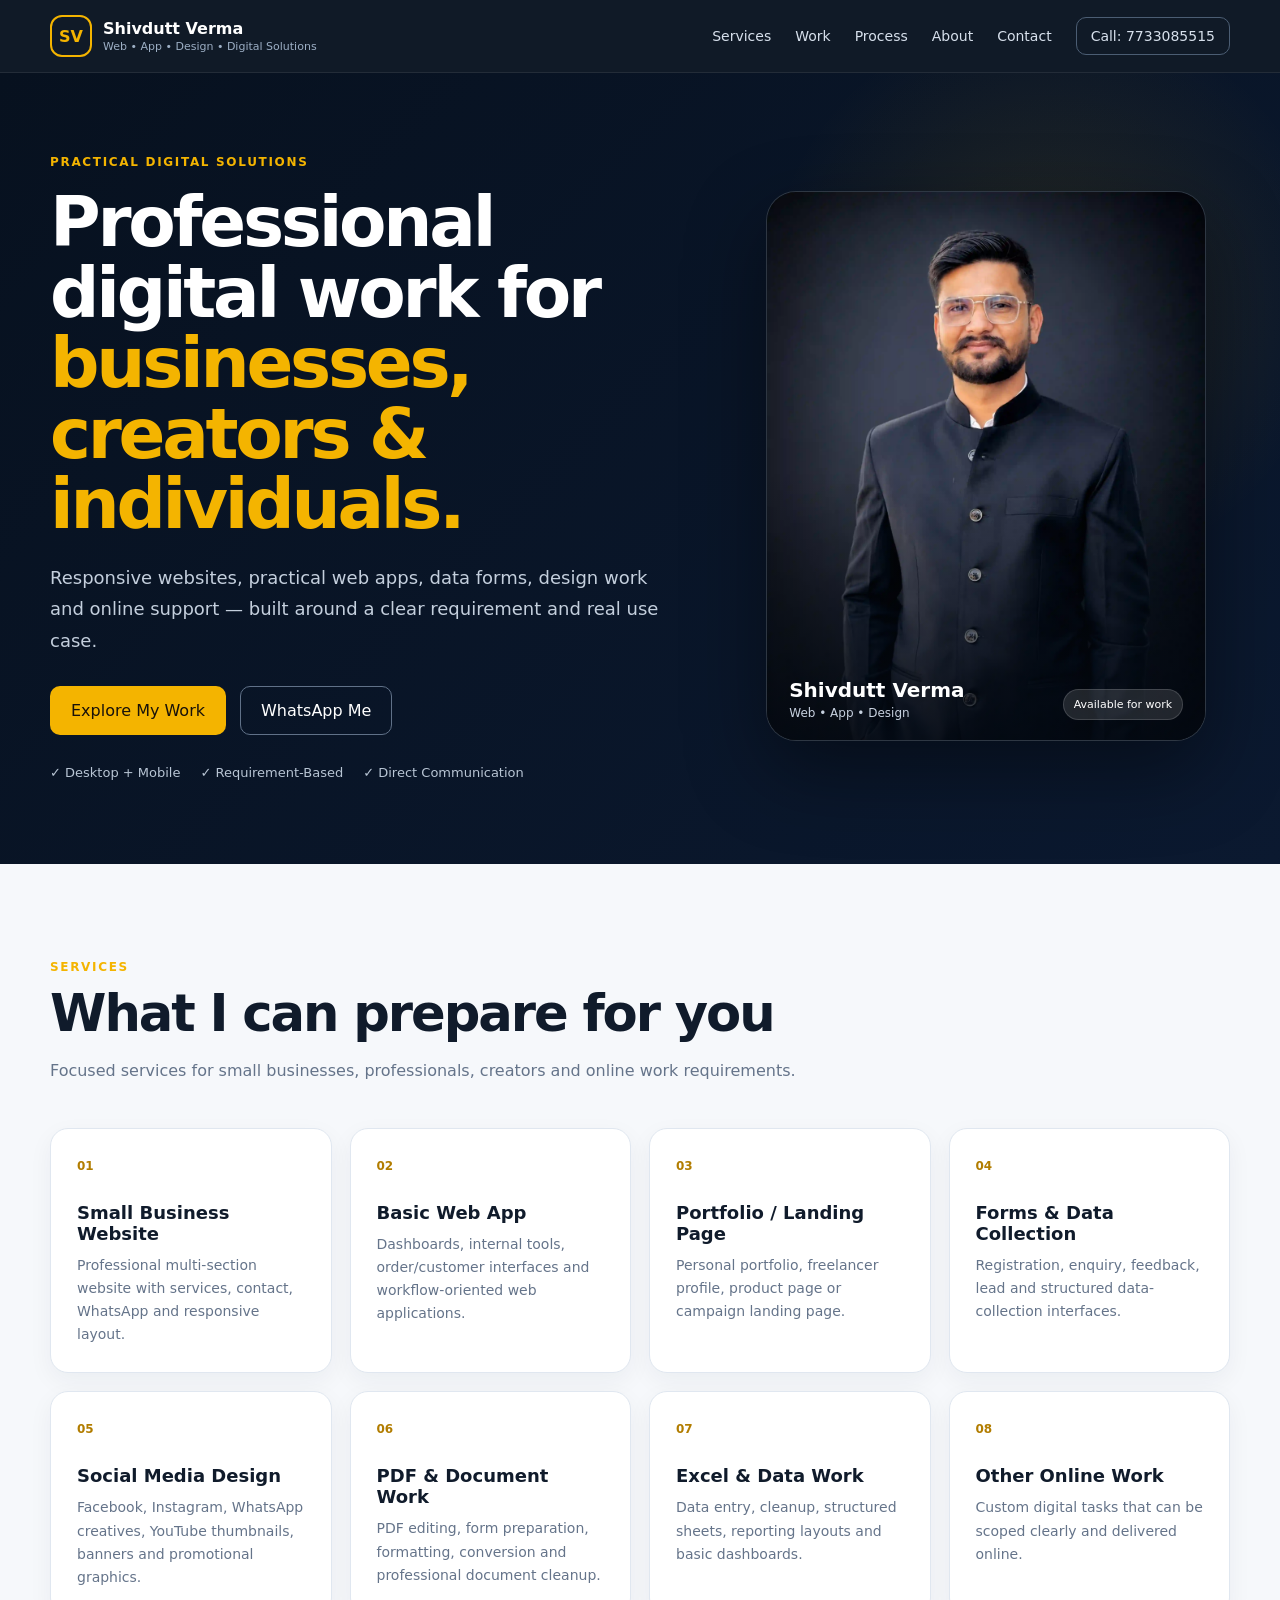
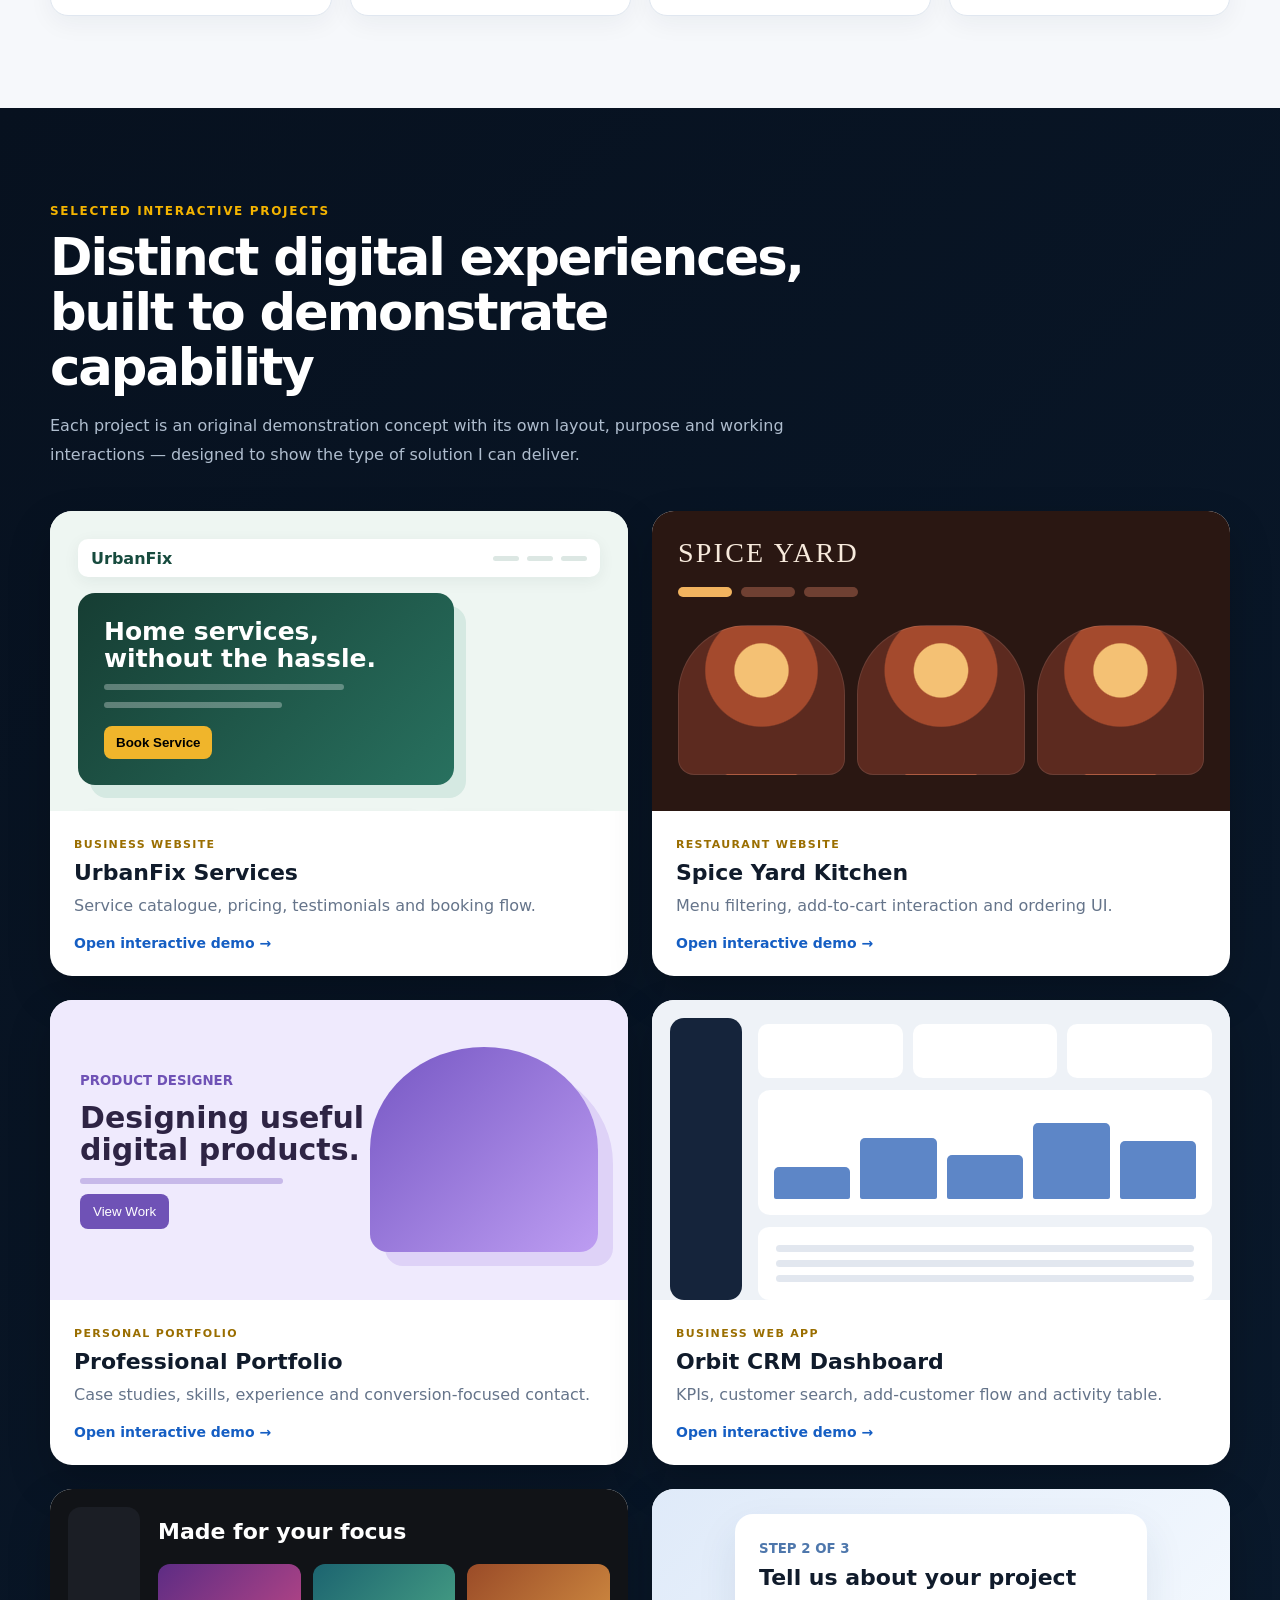
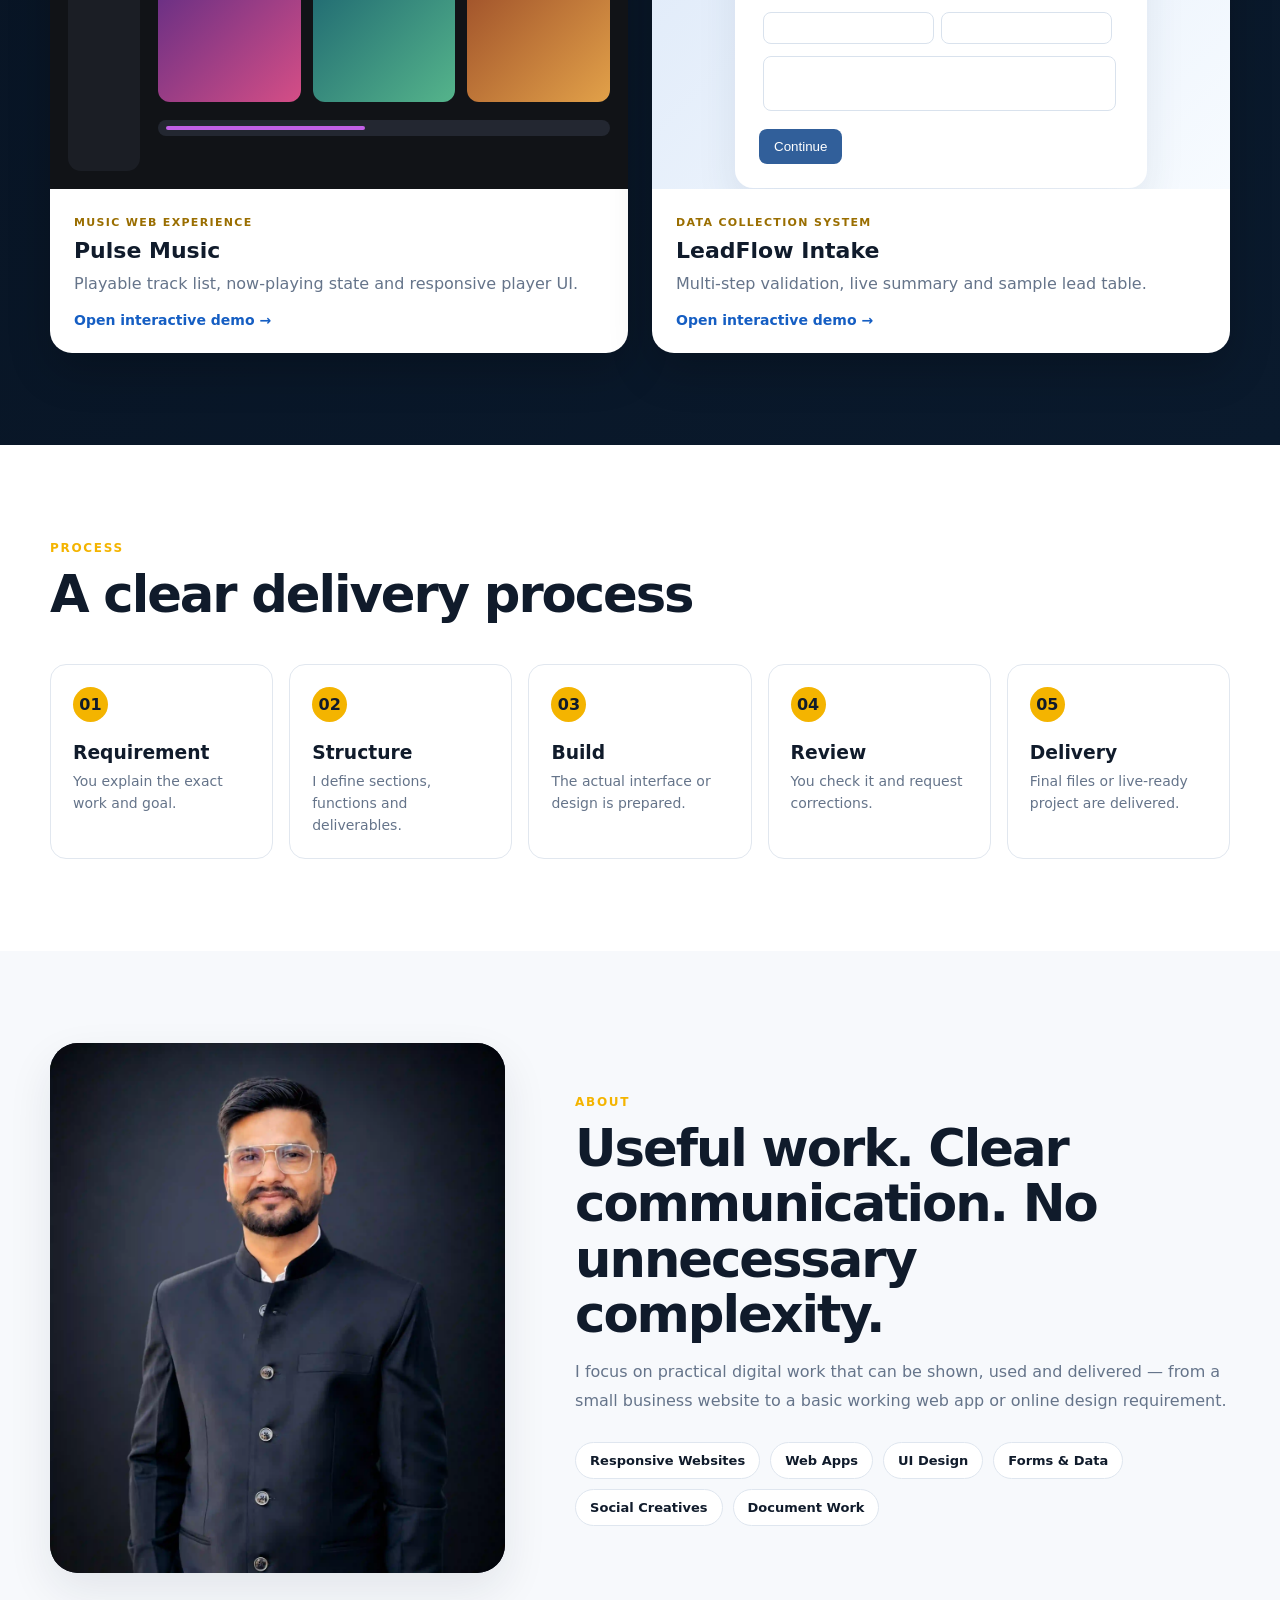
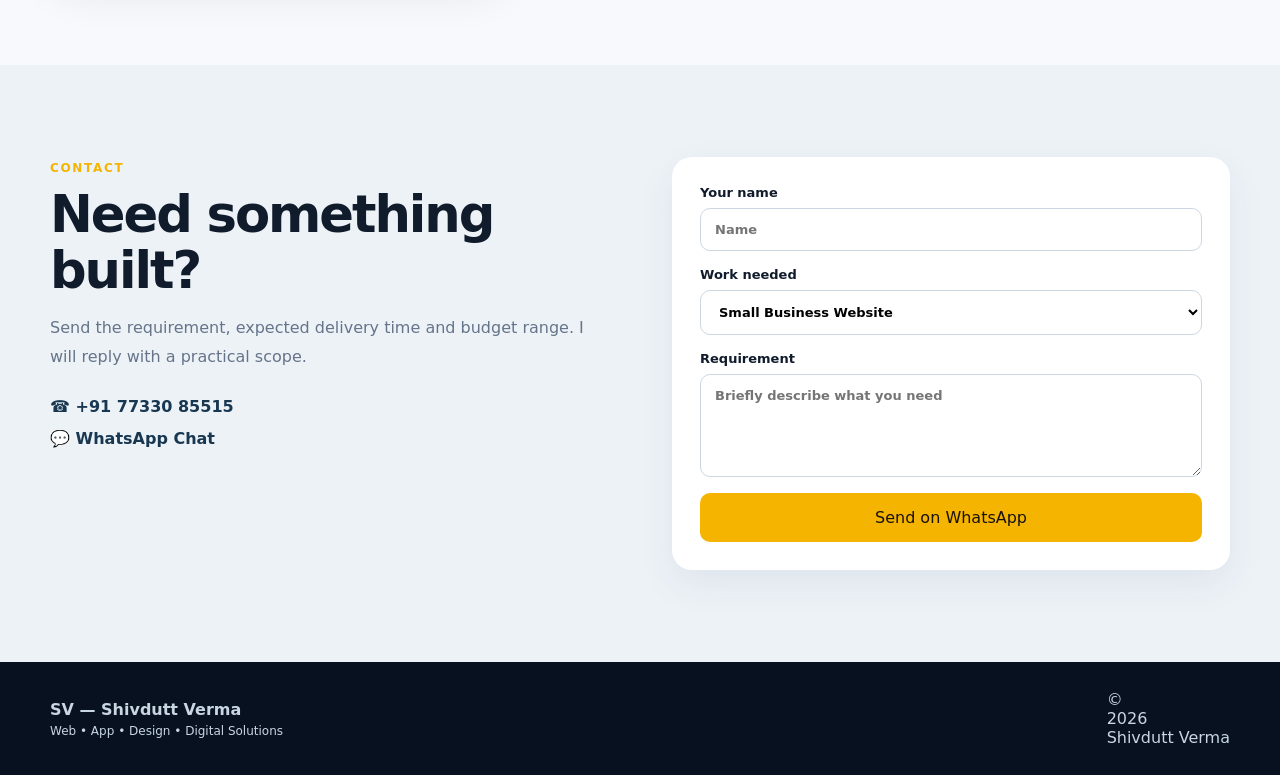
==== commit 24fd764c: "Polish portfolio project presentation copy" ====
--- a/index.html
+++ b/index.html
@@ -55,7 +55,7 @@
 
 <section class="section work-section" id="work">
   <div class="container">
-    <div class="section-head reveal"><span class="eyebrow">INTERACTIVE PORTFOLIO DEMOS</span><h2>Real interfaces — not repeated dummy pages</h2><p>Each demo below is a different working concept with its own layout, purpose and interactions. These are capability demos, not claims of client ownership.</p></div>
+    <div class="section-head reveal"><span class="eyebrow">SELECTED INTERACTIVE PROJECTS</span><h2>Distinct digital experiences, built to demonstrate capability</h2><p>Each project is an original demonstration concept with its own layout, purpose and working interactions — designed to show the type of solution I can deliver.</p></div>
     <div class="project-grid">
       <a class="project-card reveal" href="projects/business/index.html"><div class="project-preview business-preview"><div class="mini-nav"><b>UrbanFix</b><i></i><i></i><i></i></div><div class="mini-hero"><strong>Home services, without the hassle.</strong><span></span><span></span><button>Book Service</button></div><div class="mini-row"><i></i><i></i><i></i></div></div><div class="project-meta"><span class="project-type">BUSINESS WEBSITE</span><h3>UrbanFix Services</h3><p>Service catalogue, pricing, testimonials and booking flow.</p><b>Open interactive demo →</b></div></a>
       <a class="project-card reveal" href="projects/restaurant/index.html"><div class="project-preview restaurant-preview"><div class="food-title">SPICE YARD</div><div class="food-tabs"><i></i><i></i><i></i></div><div class="food-cards"><i></i><i></i><i></i></div></div><div class="project-meta"><span class="project-type">RESTAURANT WEBSITE</span><h3>Spice Yard Kitchen</h3><p>Menu filtering, add-to-cart interaction and ordering UI.</p><b>Open interactive demo →</b></div></a>
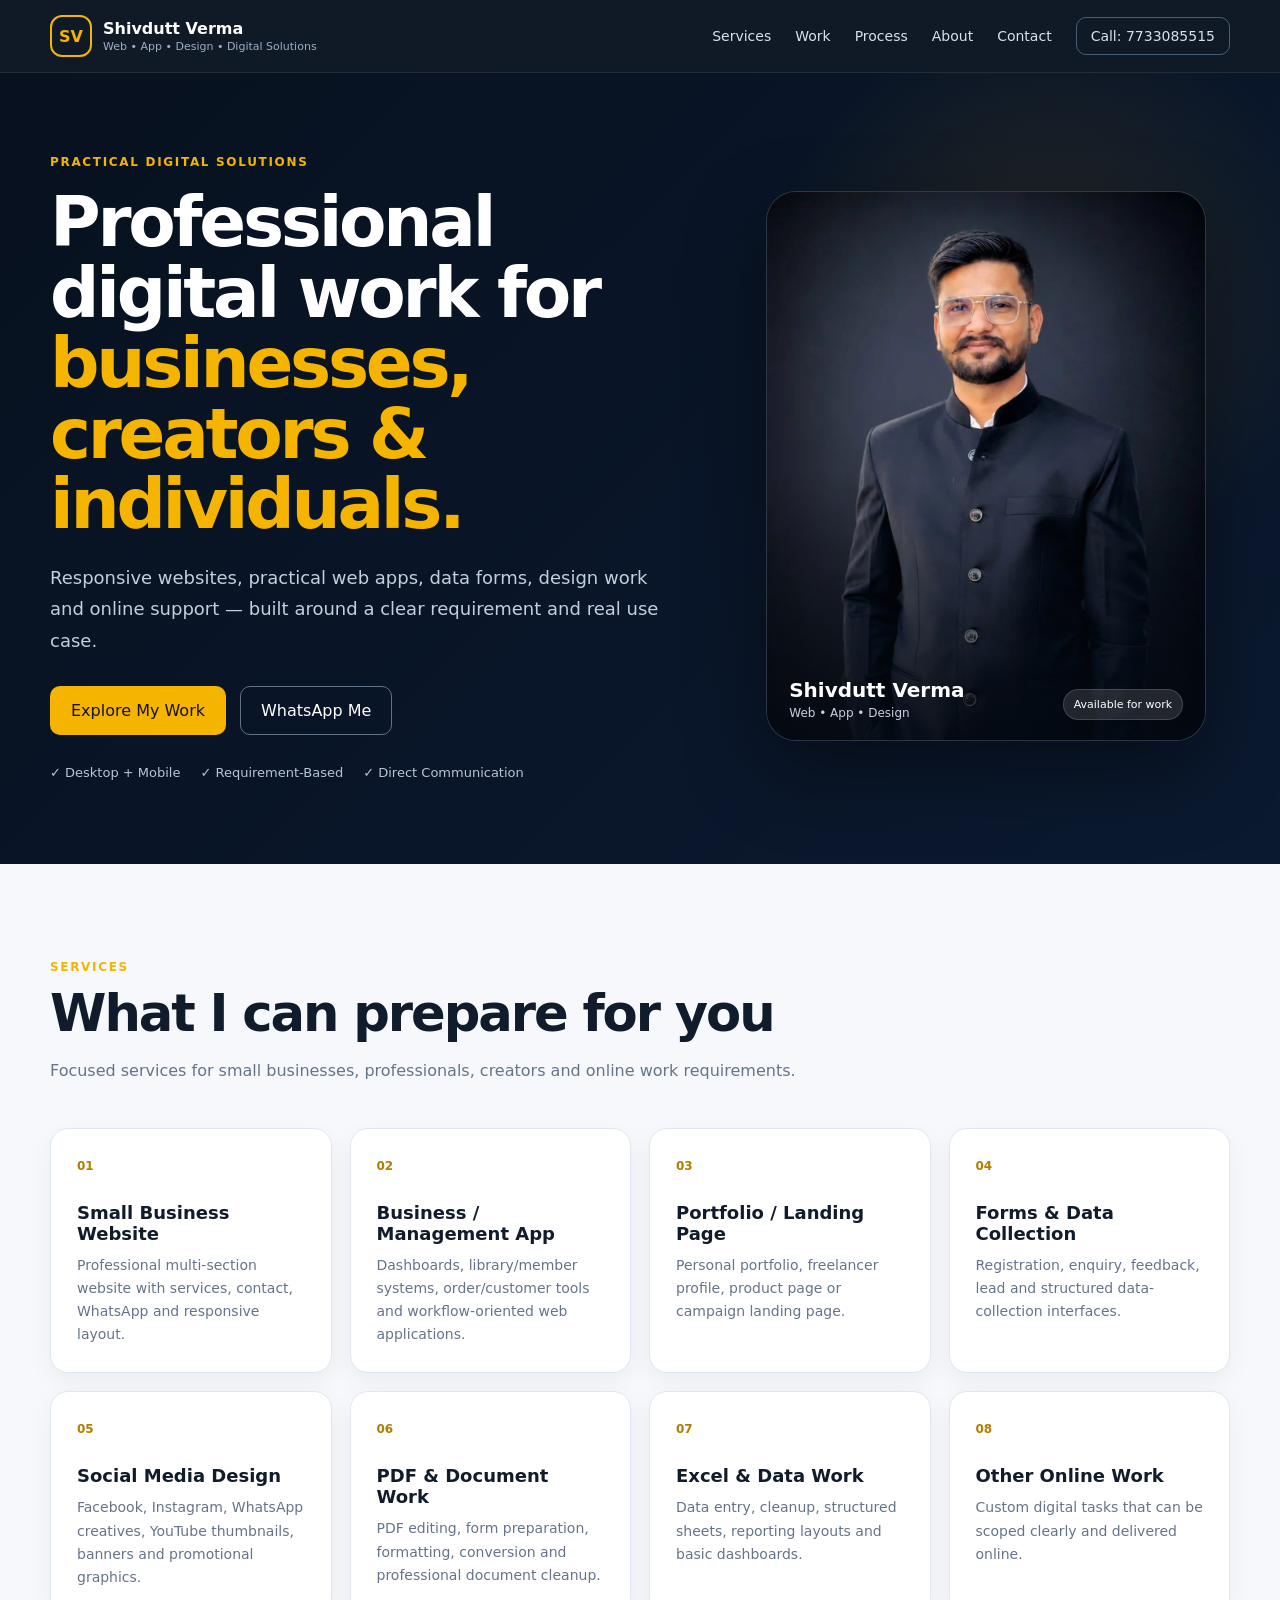
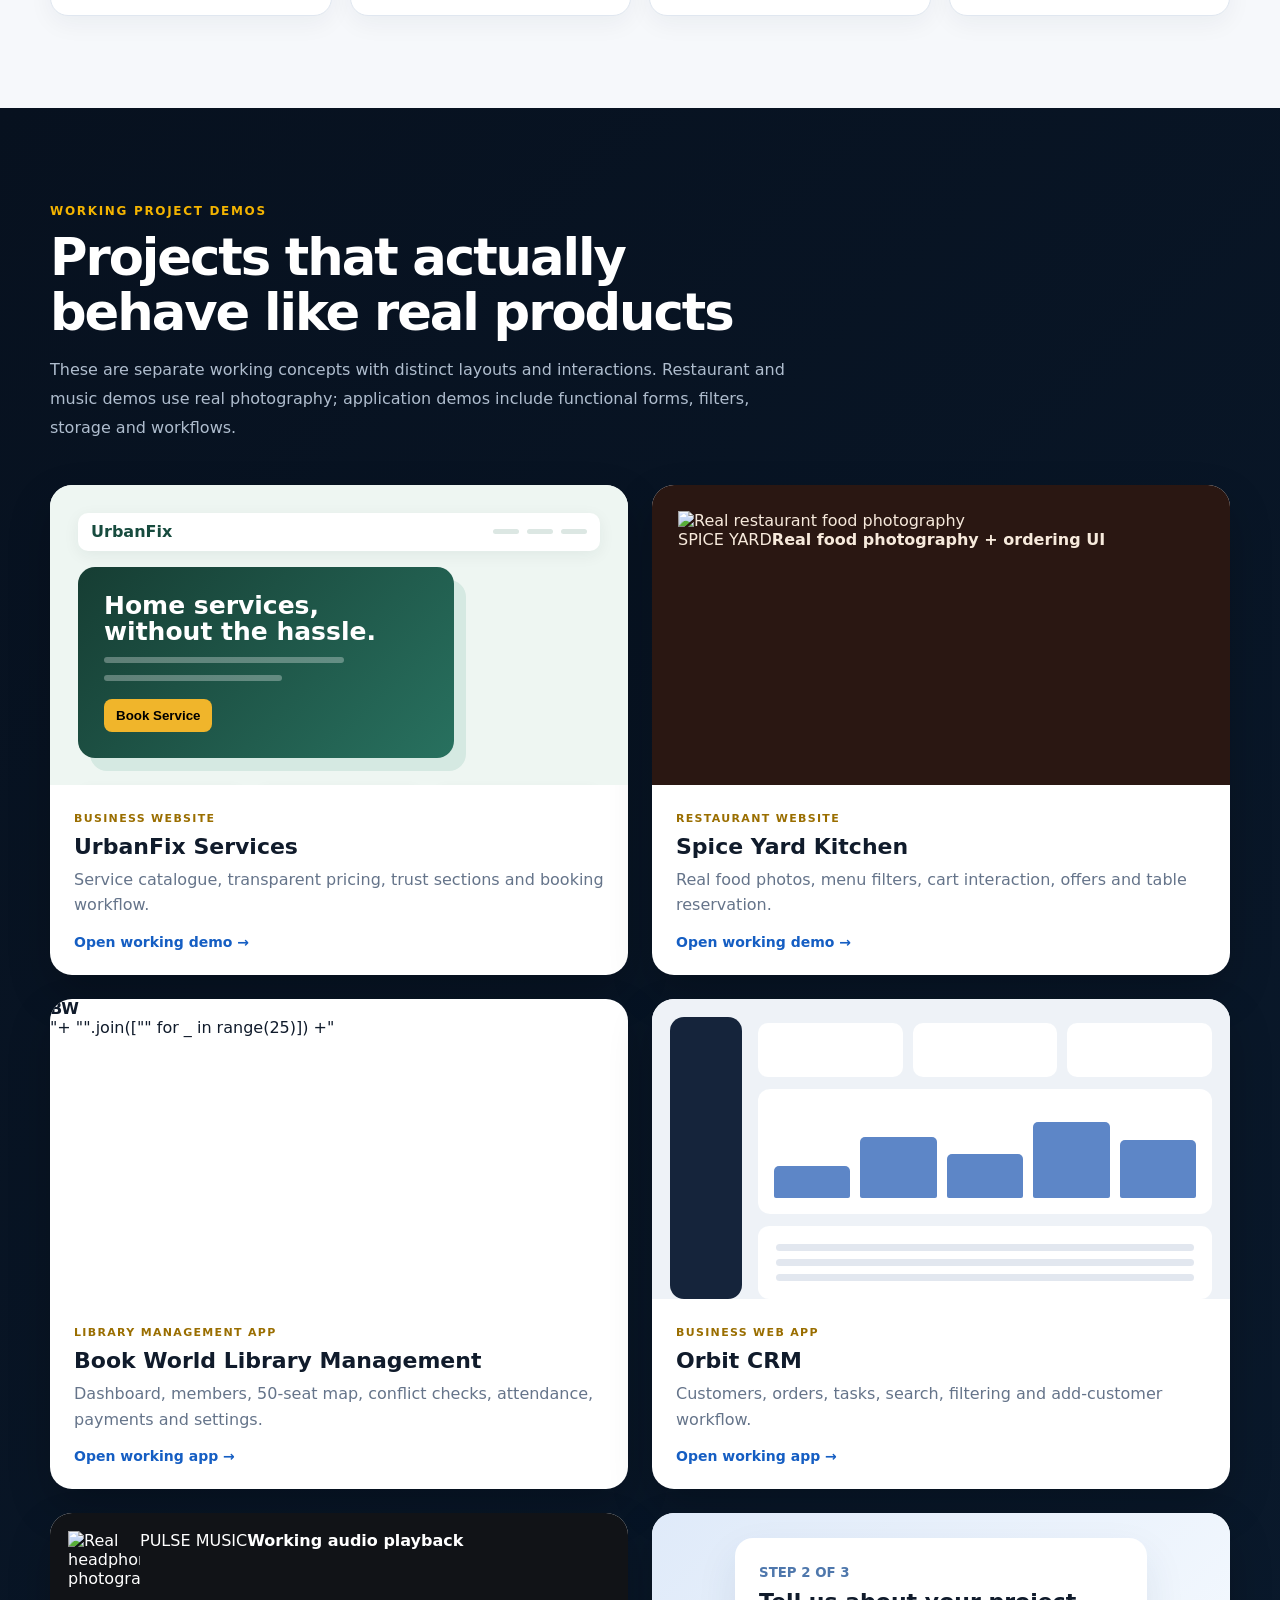
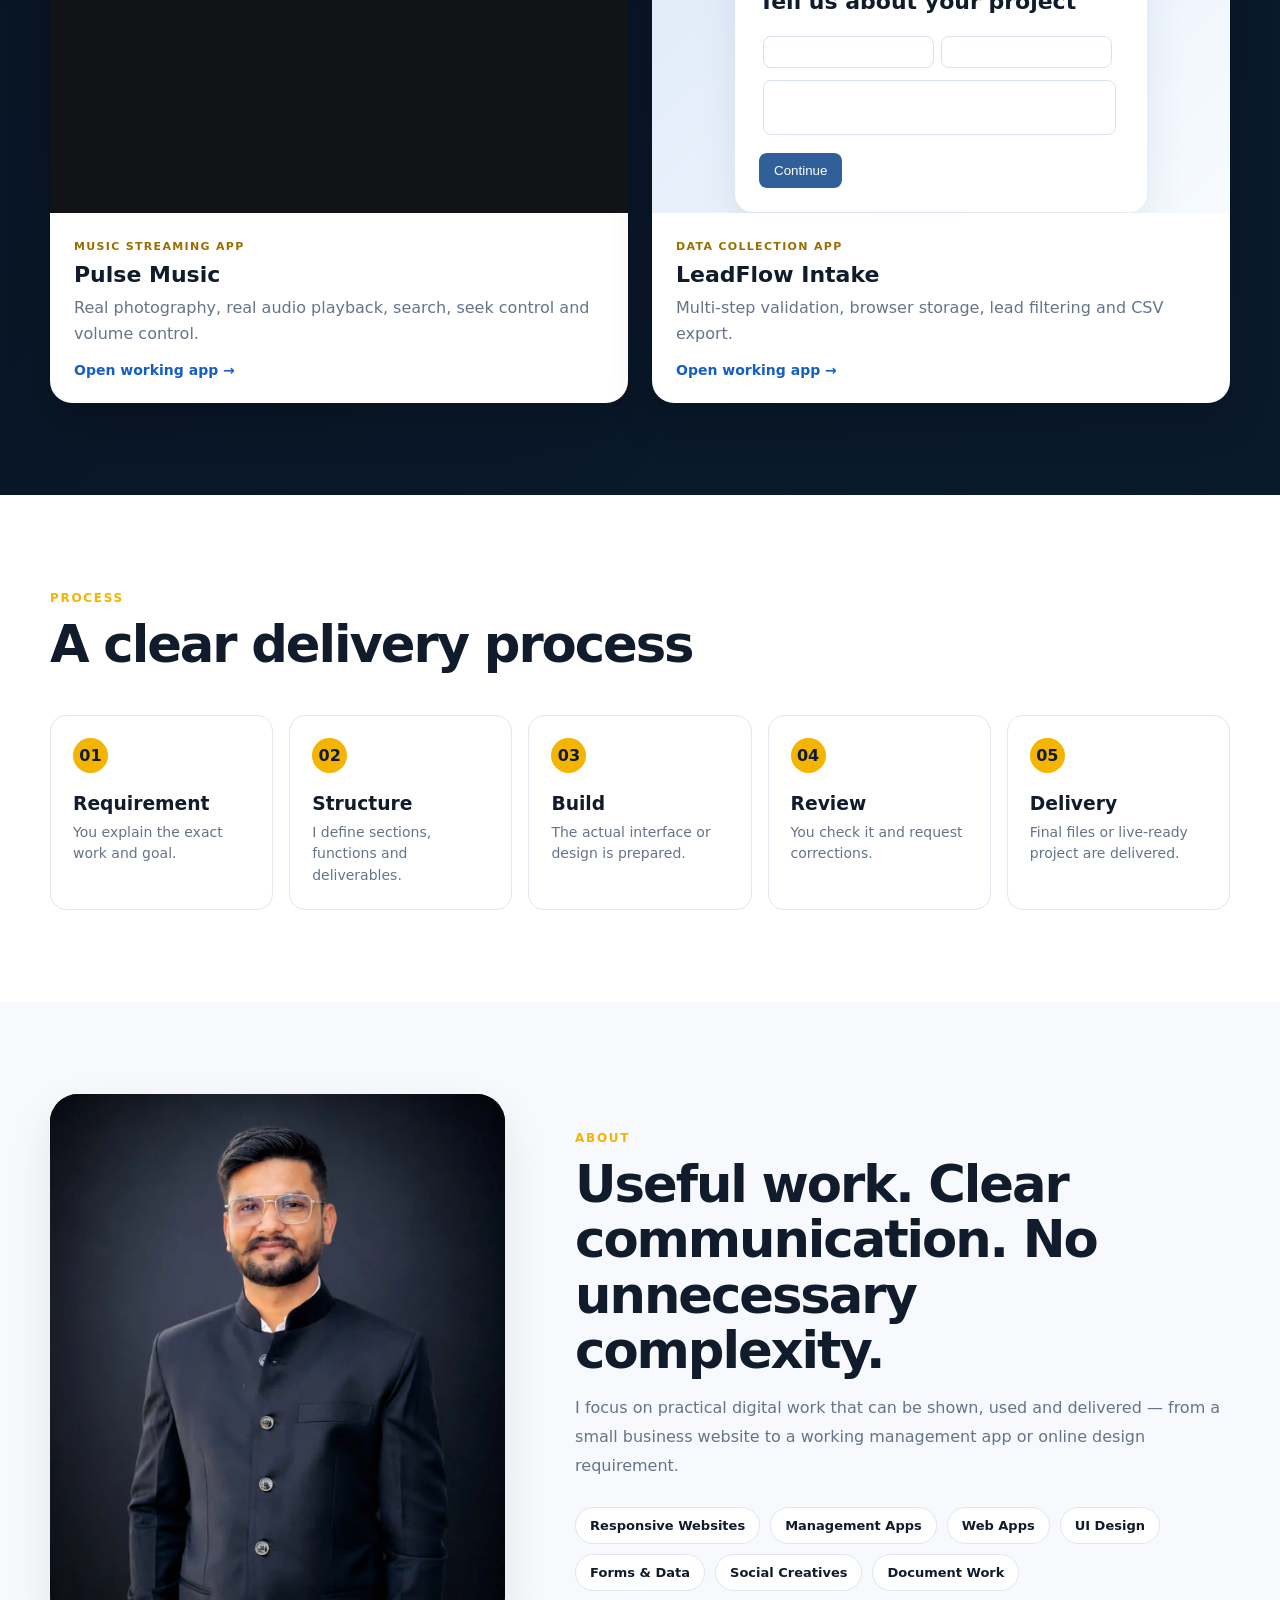
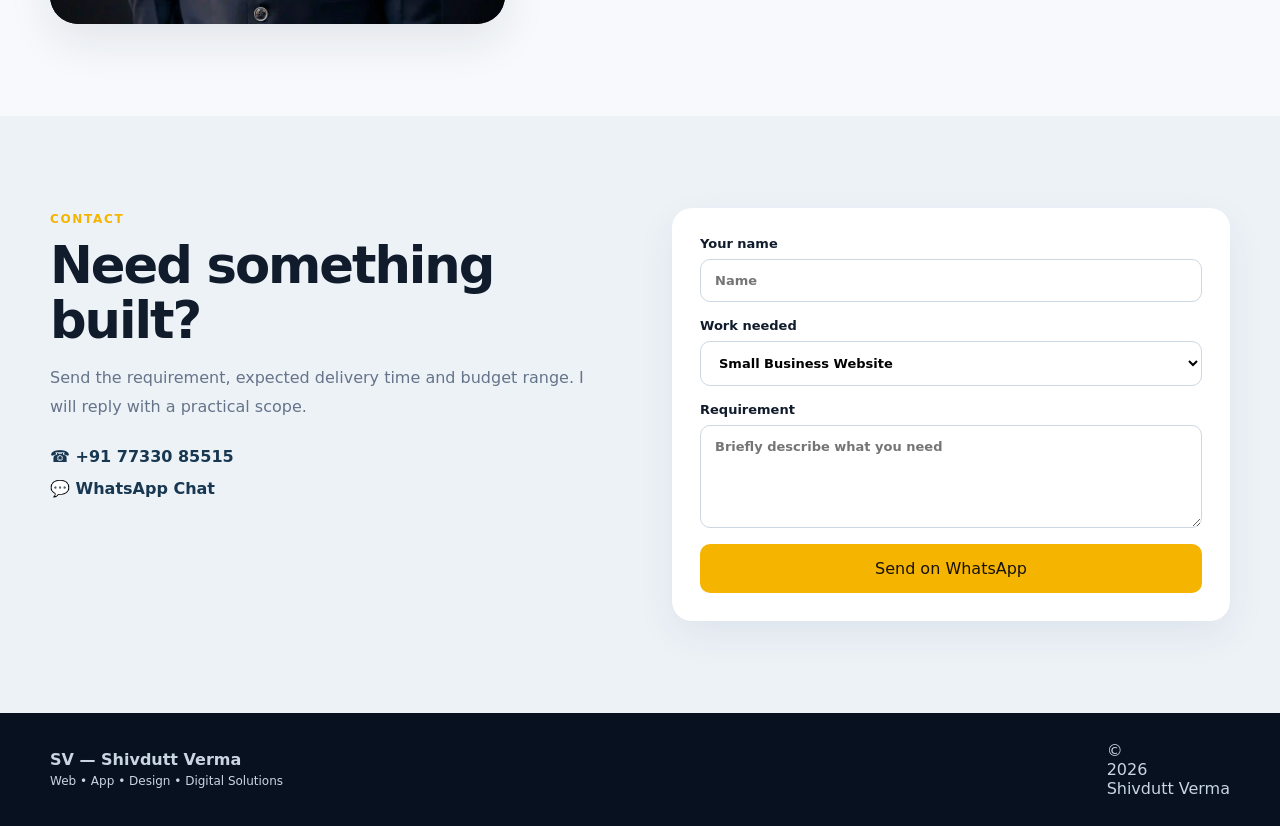
==== commit 020d3d4c: "Replace weak portfolio demo with Book World app and improve project presentation" ====
--- a/index.html
+++ b/index.html
@@ -42,7 +42,7 @@
     <div class="section-head reveal"><span class="eyebrow">SERVICES</span><h2>What I can prepare for you</h2><p>Focused services for small businesses, professionals, creators and online work requirements.</p></div>
     <div class="service-grid">
       <article class="service-card reveal"><span>01</span><h3>Small Business Website</h3><p>Professional multi-section website with services, contact, WhatsApp and responsive layout.</p></article>
-      <article class="service-card reveal"><span>02</span><h3>Basic Web App</h3><p>Dashboards, internal tools, order/customer interfaces and workflow-oriented web applications.</p></article>
+      <article class="service-card reveal"><span>02</span><h3>Business / Management App</h3><p>Dashboards, library/member systems, order/customer tools and workflow-oriented web applications.</p></article>
       <article class="service-card reveal"><span>03</span><h3>Portfolio / Landing Page</h3><p>Personal portfolio, freelancer profile, product page or campaign landing page.</p></article>
       <article class="service-card reveal"><span>04</span><h3>Forms & Data Collection</h3><p>Registration, enquiry, feedback, lead and structured data-collection interfaces.</p></article>
       <article class="service-card reveal"><span>05</span><h3>Social Media Design</h3><p>Facebook, Instagram, WhatsApp creatives, YouTube thumbnails, banners and promotional graphics.</p></article>
@@ -55,23 +55,28 @@
 
 <section class="section work-section" id="work">
   <div class="container">
-    <div class="section-head reveal"><span class="eyebrow">SELECTED INTERACTIVE PROJECTS</span><h2>Distinct digital experiences, built to demonstrate capability</h2><p>Each project is an original demonstration concept with its own layout, purpose and working interactions — designed to show the type of solution I can deliver.</p></div>
+    <div class="section-head reveal"><span class="eyebrow">WORKING PROJECT DEMOS</span><h2>Projects that actually behave like real products</h2><p>These are separate working concepts with distinct layouts and interactions. Restaurant and music demos use real photography; application demos include functional forms, filters, storage and workflows.</p></div>
     <div class="project-grid">
-      <a class="project-card reveal" href="projects/business/index.html"><div class="project-preview business-preview"><div class="mini-nav"><b>UrbanFix</b><i></i><i></i><i></i></div><div class="mini-hero"><strong>Home services, without the hassle.</strong><span></span><span></span><button>Book Service</button></div><div class="mini-row"><i></i><i></i><i></i></div></div><div class="project-meta"><span class="project-type">BUSINESS WEBSITE</span><h3>UrbanFix Services</h3><p>Service catalogue, pricing, testimonials and booking flow.</p><b>Open interactive demo →</b></div></a>
-      <a class="project-card reveal" href="projects/restaurant/index.html"><div class="project-preview restaurant-preview"><div class="food-title">SPICE YARD</div><div class="food-tabs"><i></i><i></i><i></i></div><div class="food-cards"><i></i><i></i><i></i></div></div><div class="project-meta"><span class="project-type">RESTAURANT WEBSITE</span><h3>Spice Yard Kitchen</h3><p>Menu filtering, add-to-cart interaction and ordering UI.</p><b>Open interactive demo →</b></div></a>
-      <a class="project-card reveal" href="projects/portfolio/index.html"><div class="project-preview portfolio-preview"><div class="folio-copy"><small>PRODUCT DESIGNER</small><strong>Designing useful digital products.</strong><span></span><button>View Work</button></div><div class="folio-art"></div></div><div class="project-meta"><span class="project-type">PERSONAL PORTFOLIO</span><h3>Professional Portfolio</h3><p>Case studies, skills, experience and conversion-focused contact.</p><b>Open interactive demo →</b></div></a>
-      <a class="project-card reveal" href="projects/dashboard/index.html"><div class="project-preview dashboard-preview"><aside></aside><div class="dash-main"><div class="dash-kpis"><i></i><i></i><i></i></div><div class="dash-chart"><span></span><span></span><span></span><span></span><span></span></div><div class="dash-table"><i></i><i></i><i></i></div></div></div><div class="project-meta"><span class="project-type">BUSINESS WEB APP</span><h3>Orbit CRM Dashboard</h3><p>KPIs, customer search, add-customer flow and activity table.</p><b>Open interactive demo →</b></div></a>
-      <a class="project-card reveal" href="projects/music/index.html"><div class="project-preview music-preview"><div class="music-side"></div><div class="music-main"><strong>Made for your focus</strong><div class="album-row"><i></i><i></i><i></i></div><div class="player-line"></div></div></div><div class="project-meta"><span class="project-type">MUSIC WEB EXPERIENCE</span><h3>Pulse Music</h3><p>Playable track list, now-playing state and responsive player UI.</p><b>Open interactive demo →</b></div></a>
-      <a class="project-card reveal" href="projects/form/index.html"><div class="project-preview form-preview"><div class="form-box"><small>STEP 2 OF 3</small><strong>Tell us about your project</strong><i></i><i></i><i class="wide"></i><button>Continue</button></div></div><div class="project-meta"><span class="project-type">DATA COLLECTION SYSTEM</span><h3>LeadFlow Intake</h3><p>Multi-step validation, live summary and sample lead table.</p><b>Open interactive demo →</b></div></a>
+      <a class="project-card reveal" href="projects/business/index.html"><div class="project-preview business-preview"><div class="mini-nav"><b>UrbanFix</b><i></i><i></i><i></i></div><div class="mini-hero"><strong>Home services, without the hassle.</strong><span></span><span></span><button>Book Service</button></div><div class="mini-row"><i></i><i></i><i></i></div></div><div class="project-meta"><span class="project-type">BUSINESS WEBSITE</span><h3>UrbanFix Services</h3><p>Service catalogue, transparent pricing, trust sections and booking workflow.</p><b>Open working demo →</b></div></a>
+
+      <a class="project-card reveal" href="projects/restaurant/index.html"><div class="project-preview restaurant-preview"><img src="https://images.unsplash.com/photo-1555939594-58d7cb561ad1?auto=format&fit=crop&w=1200&q=86" alt="Real restaurant food photography"><div class="preview-overlay"><span>SPICE YARD</span><strong>Real food photography + ordering UI</strong></div></div><div class="project-meta"><span class="project-type">RESTAURANT WEBSITE</span><h3>Spice Yard Kitchen</h3><p>Real food photos, menu filters, cart interaction, offers and table reservation.</p><b>Open working demo →</b></div></a>
+
+      <a class="project-card reveal" href="projects/library/index.html"><div class="project-preview library-preview"><div class="lib-side"><b>BW</b><i></i><i></i><i></i><i></i></div><div class="lib-main"><div class="lib-kpis"><i></i><i></i><i></i></div><div class="lib-map">"+ "".join(["<span></span>" for _ in range(25)]) +"</div><div class="lib-table"><i></i><i></i><i></i></div></div></div><div class="project-meta"><span class="project-type">LIBRARY MANAGEMENT APP</span><h3>Book World Library Management</h3><p>Dashboard, members, 50-seat map, conflict checks, attendance, payments and settings.</p><b>Open working app →</b></div></a>
+
+      <a class="project-card reveal" href="projects/dashboard/index.html"><div class="project-preview dashboard-preview"><aside></aside><div class="dash-main"><div class="dash-kpis"><i></i><i></i><i></i></div><div class="dash-chart"><span></span><span></span><span></span><span></span><span></span></div><div class="dash-table"><i></i><i></i><i></i></div></div></div><div class="project-meta"><span class="project-type">BUSINESS WEB APP</span><h3>Orbit CRM</h3><p>Customers, orders, tasks, search, filtering and add-customer workflow.</p><b>Open working app →</b></div></a>
+
+      <a class="project-card reveal" href="projects/music/index.html"><div class="project-preview music-preview"><img src="https://unsplash.com/photos/PDX_a_82obo/download?force=true" alt="Real headphone photography"><div class="music-overlay"><span>PULSE MUSIC</span><strong>Working audio playback</strong><i></i></div></div><div class="project-meta"><span class="project-type">MUSIC STREAMING APP</span><h3>Pulse Music</h3><p>Real photography, real audio playback, search, seek control and volume control.</p><b>Open working app →</b></div></a>
+
+      <a class="project-card reveal" href="projects/form/index.html"><div class="project-preview form-preview"><div class="form-box"><small>STEP 2 OF 3</small><strong>Tell us about your project</strong><i></i><i></i><i class="wide"></i><button>Continue</button></div></div><div class="project-meta"><span class="project-type">DATA COLLECTION APP</span><h3>LeadFlow Intake</h3><p>Multi-step validation, browser storage, lead filtering and CSV export.</p><b>Open working app →</b></div></a>
     </div>
   </div>
 </section>
 
 <section class="section process" id="process"><div class="container"><div class="section-head reveal"><span class="eyebrow">PROCESS</span><h2>A clear delivery process</h2></div><div class="steps"><div class="step reveal"><b>01</b><h3>Requirement</h3><p>You explain the exact work and goal.</p></div><div class="step reveal"><b>02</b><h3>Structure</h3><p>I define sections, functions and deliverables.</p></div><div class="step reveal"><b>03</b><h3>Build</h3><p>The actual interface or design is prepared.</p></div><div class="step reveal"><b>04</b><h3>Review</h3><p>You check it and request corrections.</p></div><div class="step reveal"><b>05</b><h3>Delivery</h3><p>Final files or live-ready project are delivered.</p></div></div></div></section>
 
-<section class="section about" id="about"><div class="container about-grid"><div class="about-photo reveal"><img data-pro-portrait src="assets/shivdutt-verma.jpg" alt="Shivdutt Verma" width="2160" height="2700" loading="lazy"></div><div class="about-copy reveal"><span class="eyebrow">ABOUT</span><h2>Useful work. Clear communication. No unnecessary complexity.</h2><p>I focus on practical digital work that can be shown, used and delivered — from a small business website to a basic working web app or online design requirement.</p><div class="skill-pills"><span>Responsive Websites</span><span>Web Apps</span><span>UI Design</span><span>Forms & Data</span><span>Social Creatives</span><span>Document Work</span></div></div></div></section>
+<section class="section about" id="about"><div class="container about-grid"><div class="about-photo reveal"><img data-pro-portrait src="assets/shivdutt-verma.jpg" alt="Shivdutt Verma" width="2160" height="2700" loading="lazy"></div><div class="about-copy reveal"><span class="eyebrow">ABOUT</span><h2>Useful work. Clear communication. No unnecessary complexity.</h2><p>I focus on practical digital work that can be shown, used and delivered — from a small business website to a working management app or online design requirement.</p><div class="skill-pills"><span>Responsive Websites</span><span>Management Apps</span><span>Web Apps</span><span>UI Design</span><span>Forms & Data</span><span>Social Creatives</span><span>Document Work</span></div></div></div></section>
 
-<section class="section contact" id="contact"><div class="container contact-grid"><div class="contact-copy reveal"><span class="eyebrow">CONTACT</span><h2>Need something built?</h2><p>Send the requirement, expected delivery time and budget range. I will reply with a practical scope.</p><div class="contact-actions"><a href="tel:+917733085515">☎ +91 77330 85515</a><a target="_blank" rel="noopener" href="https://wa.me/917733085515">💬 WhatsApp Chat</a></div></div><form class="contact-card reveal" id="contactForm"><label>Your name<input id="name" required placeholder="Name"></label><label>Work needed<select id="service"><option>Small Business Website</option><option>Basic Web App</option><option>Portfolio / Landing Page</option><option>Form / Data Collection</option><option>Social Media Design</option><option>PDF / Document Work</option><option>Excel / Data Work</option><option>Other Online Work</option></select></label><label>Requirement<textarea id="message" rows="5" required placeholder="Briefly describe what you need"></textarea></label><button class="btn primary" type="submit">Send on WhatsApp</button></form></div></section>
+<section class="section contact" id="contact"><div class="container contact-grid"><div class="contact-copy reveal"><span class="eyebrow">CONTACT</span><h2>Need something built?</h2><p>Send the requirement, expected delivery time and budget range. I will reply with a practical scope.</p><div class="contact-actions"><a href="tel:+917733085515">☎ +91 77330 85515</a><a target="_blank" rel="noopener" href="https://wa.me/917733085515">💬 WhatsApp Chat</a></div></div><form class="contact-card reveal" id="contactForm"><label>Your name<input id="name" required placeholder="Name"></label><label>Work needed<select id="service"><option>Small Business Website</option><option>Business / Management App</option><option>Portfolio / Landing Page</option><option>Form / Data Collection</option><option>Social Media Design</option><option>PDF / Document Work</option><option>Excel / Data Work</option><option>Other Online Work</option></select></label><label>Requirement<textarea id="message" rows="5" required placeholder="Briefly describe what you need"></textarea></label><button class="btn primary" type="submit">Send on WhatsApp</button></form></div></section>
 </main>
 <footer><div class="container footer-row"><div><strong>SV — Shivdutt Verma</strong><span>Web • App • Design • Digital Solutions</span></div><span>© <span id="year"></span> Shivdutt Verma</span></div></footer>
 <script src="script.js"></script>
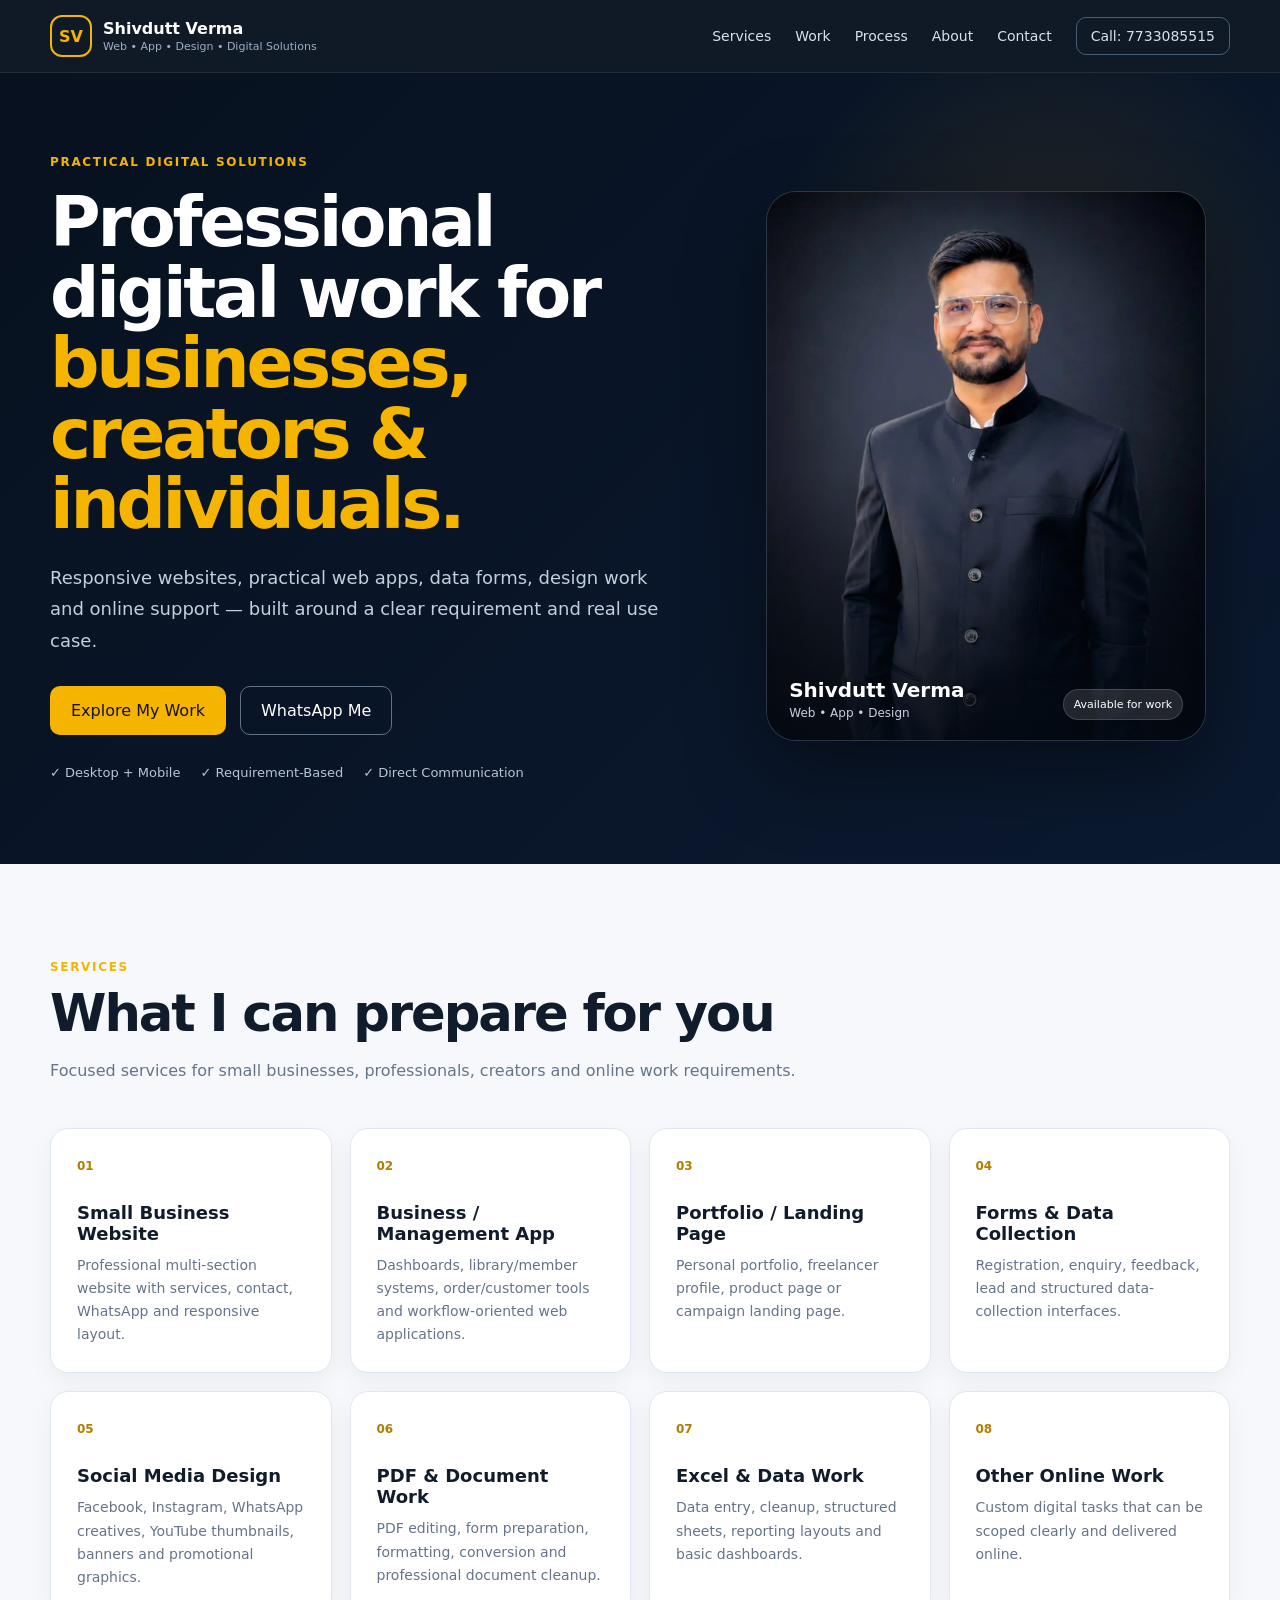
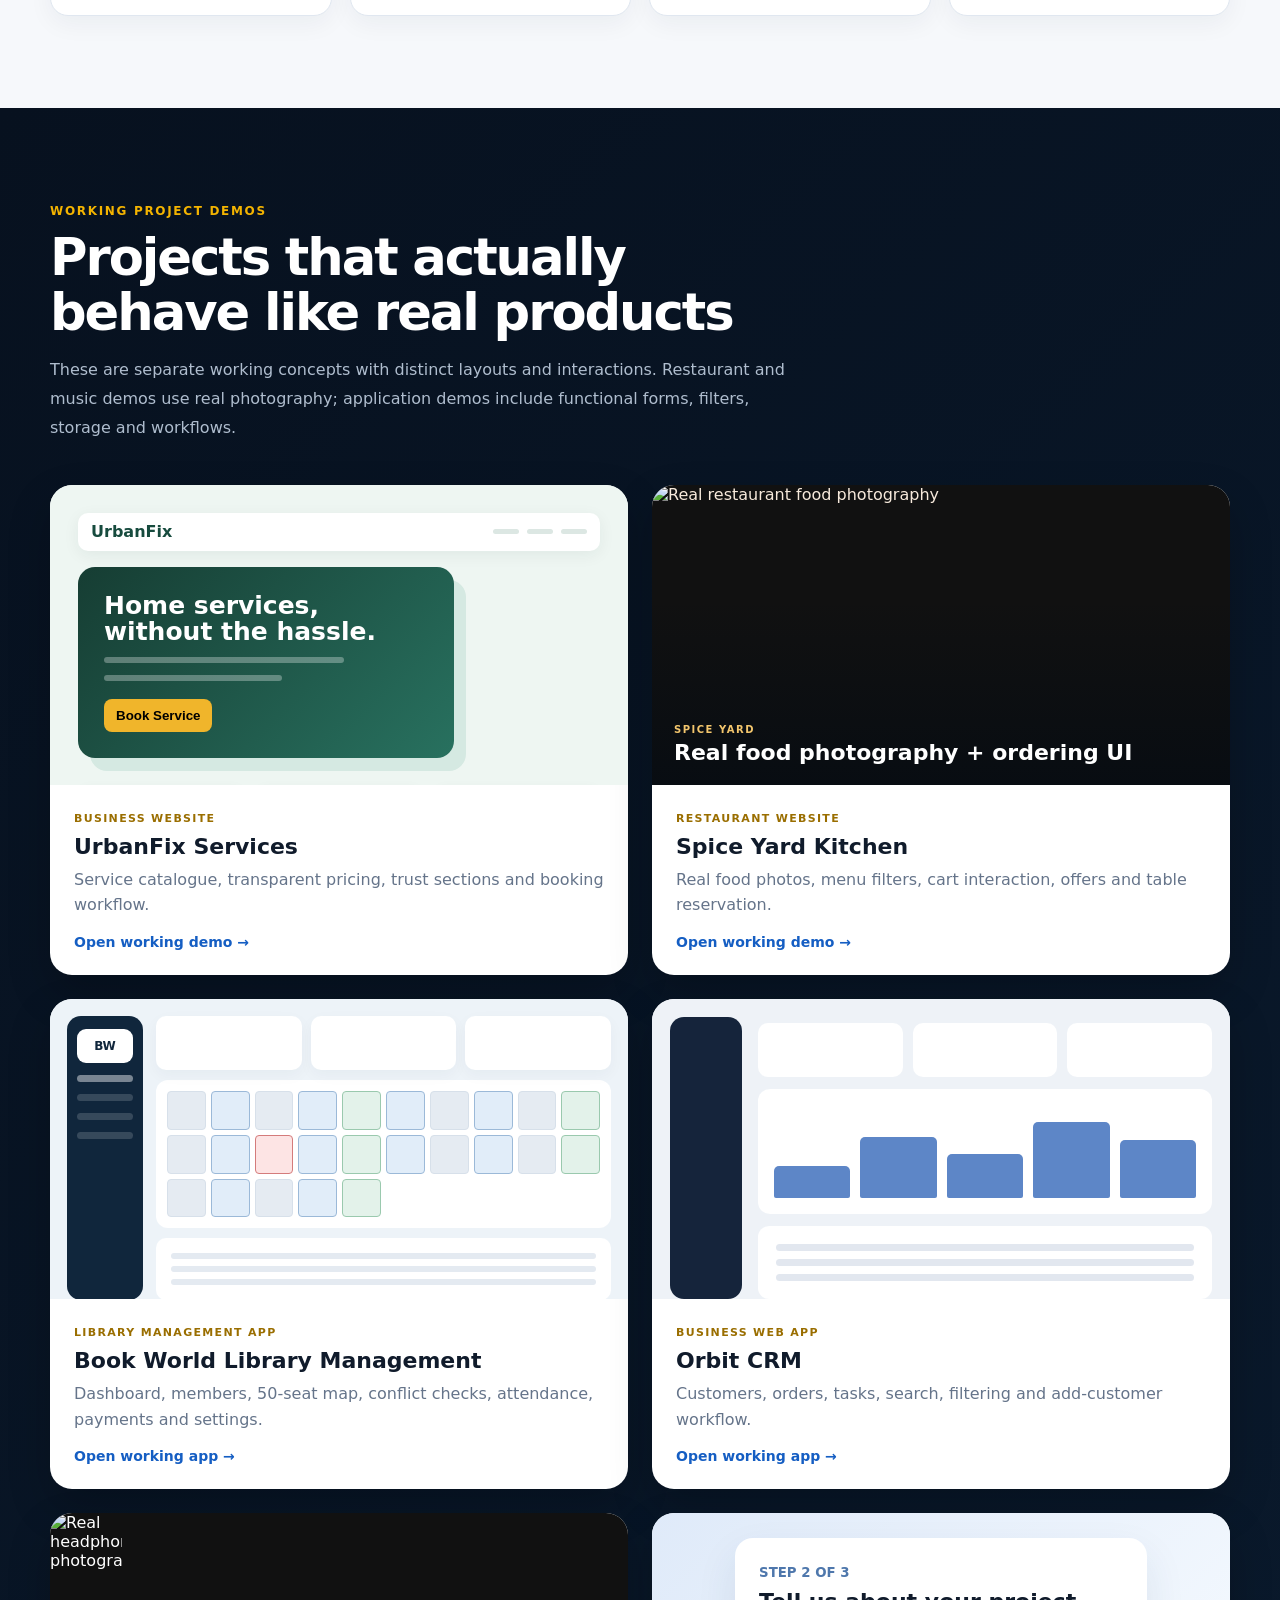
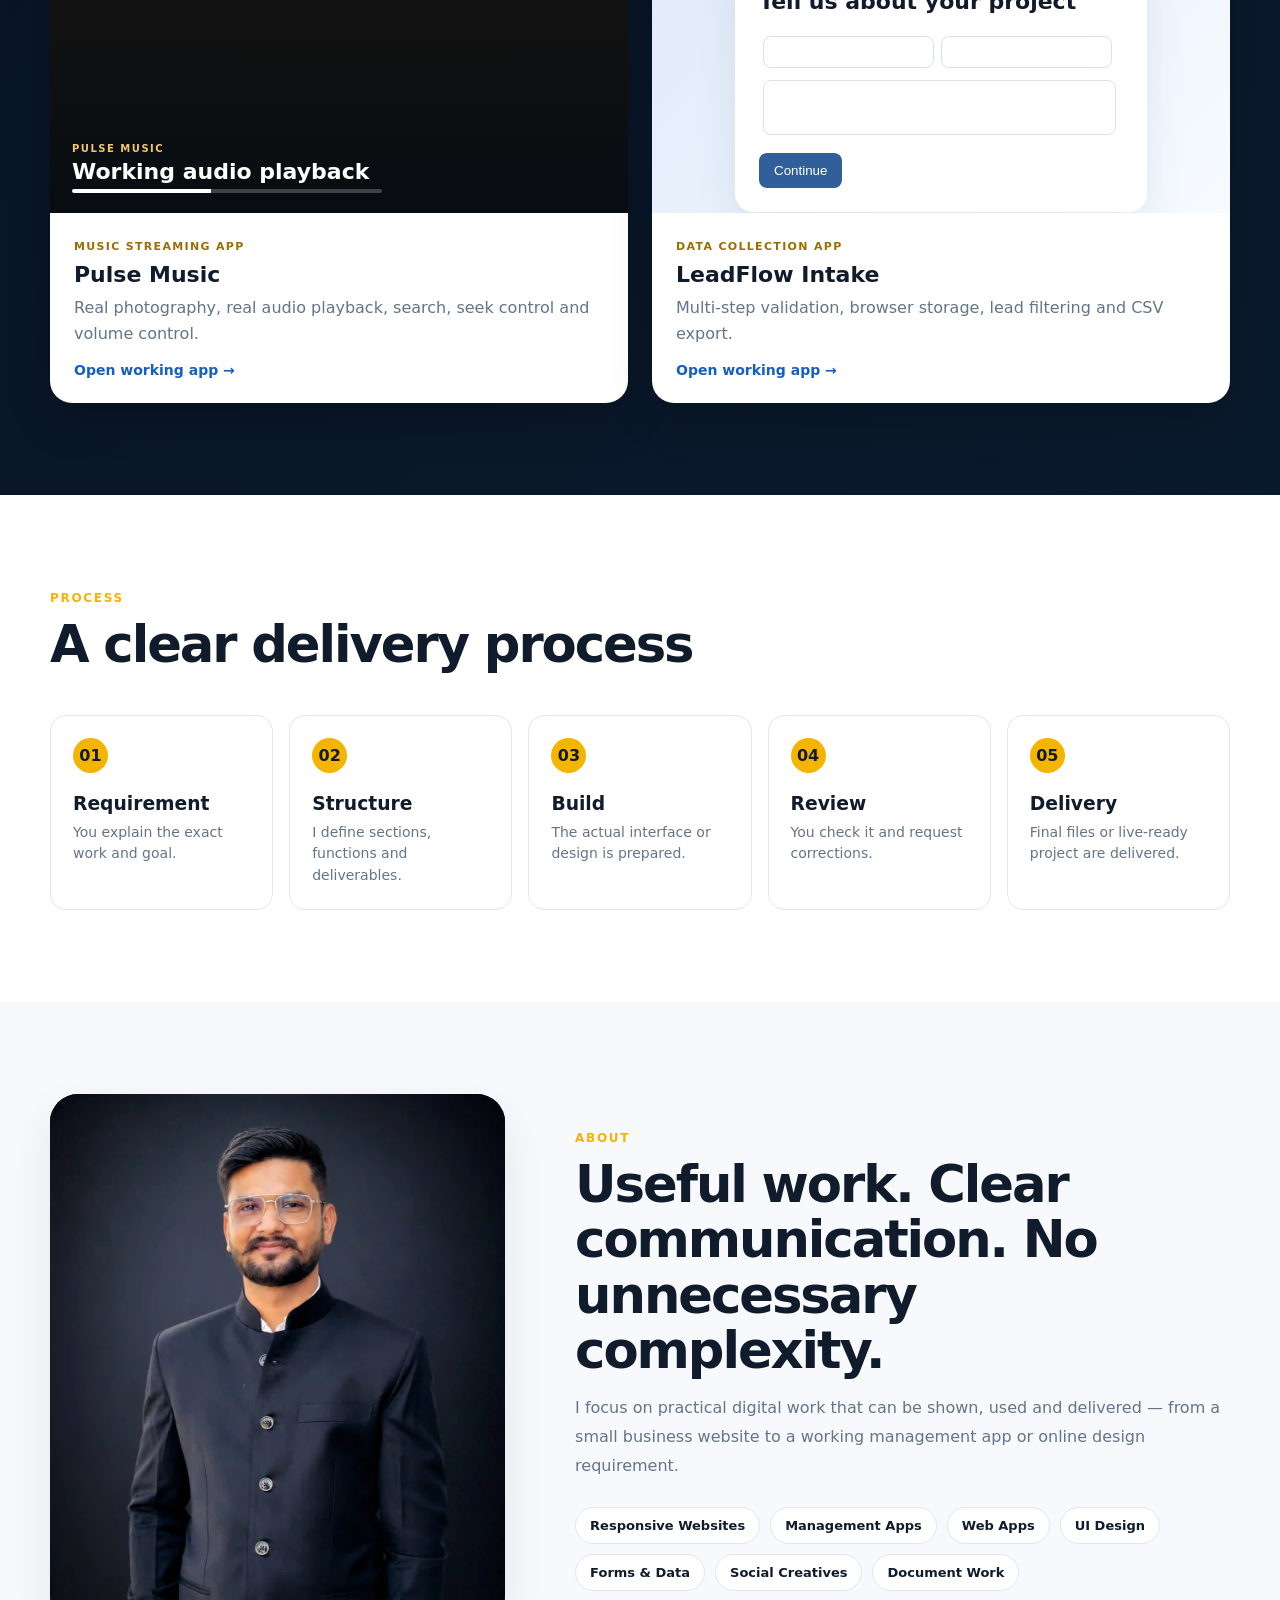
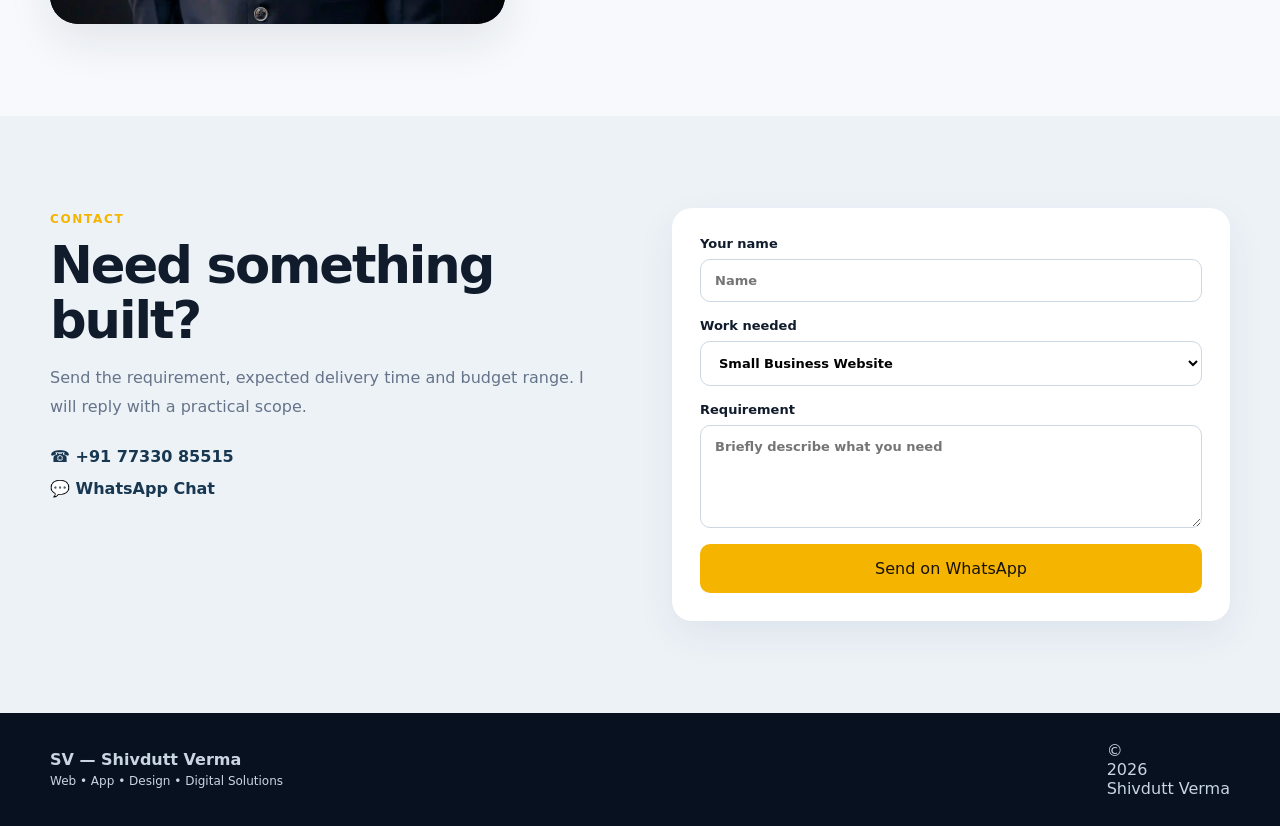
==== commit 61d54a89: "Fix library project preview markup and load polished preview styles" ====
--- a/index.html
+++ b/index.html
@@ -7,6 +7,7 @@
   <meta name="description" content="Shivdutt Verma — websites, web apps, forms, social media design and practical digital solutions.">
   <title>Shivdutt Verma | Web • App • Design</title>
   <link rel="stylesheet" href="styles.css">
+  <link rel="stylesheet" href="portfolio-overrides.css">
 </head>
 <body>
 <header class="topbar">
@@ -61,7 +62,7 @@
 
       <a class="project-card reveal" href="projects/restaurant/index.html"><div class="project-preview restaurant-preview"><img src="https://images.unsplash.com/photo-1555939594-58d7cb561ad1?auto=format&fit=crop&w=1200&q=86" alt="Real restaurant food photography"><div class="preview-overlay"><span>SPICE YARD</span><strong>Real food photography + ordering UI</strong></div></div><div class="project-meta"><span class="project-type">RESTAURANT WEBSITE</span><h3>Spice Yard Kitchen</h3><p>Real food photos, menu filters, cart interaction, offers and table reservation.</p><b>Open working demo →</b></div></a>
 
-      <a class="project-card reveal" href="projects/library/index.html"><div class="project-preview library-preview"><div class="lib-side"><b>BW</b><i></i><i></i><i></i><i></i></div><div class="lib-main"><div class="lib-kpis"><i></i><i></i><i></i></div><div class="lib-map">"+ "".join(["<span></span>" for _ in range(25)]) +"</div><div class="lib-table"><i></i><i></i><i></i></div></div></div><div class="project-meta"><span class="project-type">LIBRARY MANAGEMENT APP</span><h3>Book World Library Management</h3><p>Dashboard, members, 50-seat map, conflict checks, attendance, payments and settings.</p><b>Open working app →</b></div></a>
+      <a class="project-card reveal" href="projects/library/index.html"><div class="project-preview library-preview"><div class="lib-side"><b>BW</b><i></i><i></i><i></i><i></i></div><div class="lib-main"><div class="lib-kpis"><i></i><i></i><i></i></div><div class="lib-map"><span></span><span></span><span></span><span></span><span></span><span></span><span></span><span></span><span></span><span></span><span></span><span></span><span></span><span></span><span></span><span></span><span></span><span></span><span></span><span></span><span></span><span></span><span></span><span></span><span></span></div><div class="lib-table"><i></i><i></i><i></i></div></div></div><div class="project-meta"><span class="project-type">LIBRARY MANAGEMENT APP</span><h3>Book World Library Management</h3><p>Dashboard, members, 50-seat map, conflict checks, attendance, payments and settings.</p><b>Open working app →</b></div></a>
 
       <a class="project-card reveal" href="projects/dashboard/index.html"><div class="project-preview dashboard-preview"><aside></aside><div class="dash-main"><div class="dash-kpis"><i></i><i></i><i></i></div><div class="dash-chart"><span></span><span></span><span></span><span></span><span></span></div><div class="dash-table"><i></i><i></i><i></i></div></div></div><div class="project-meta"><span class="project-type">BUSINESS WEB APP</span><h3>Orbit CRM</h3><p>Customers, orders, tasks, search, filtering and add-customer workflow.</p><b>Open working app →</b></div></a>
 
--- a/portfolio-overrides.css
+++ b/portfolio-overrides.css
@@ -0,0 +1 @@
+.restaurant-preview,.music-preview{padding:0!important;background:#111!important;position:relative}.restaurant-preview>img,.music-preview>img{width:100%;height:100%;object-fit:cover;display:block}.restaurant-preview:after,.music-preview:after{content:"";position:absolute;inset:0;background:linear-gradient(180deg,transparent 38%,rgba(7,12,18,.9) 100%)}.preview-overlay,.music-overlay{position:absolute;z-index:2;left:22px;right:22px;bottom:20px;color:#fff;display:grid;gap:5px}.preview-overlay span,.music-overlay span{font-size:10px;font-weight:900;letter-spacing:.15em;color:#f3c66d}.preview-overlay strong,.music-overlay strong{font-size:22px;line-height:1.15}.music-overlay i{display:block;width:58%;height:4px;border-radius:5px;background:linear-gradient(90deg,#fff 0 45%,#ffffff38 45%)}.library-preview{background:#edf3f8;display:grid;grid-template-columns:76px 1fr;padding:17px;gap:13px}.lib-side{background:#10263c;border-radius:14px;padding:13px 10px;display:grid;align-content:start;gap:12px}.lib-side b{display:grid;place-items:center;height:34px;border-radius:9px;background:#fff;color:#10263c;font-size:12px}.lib-side i{height:7px;background:#ffffff29;border-radius:8px}.lib-side i:nth-of-type(1){background:#ffffff70}.lib-main{min-width:0}.lib-kpis{display:grid;grid-template-columns:repeat(3,1fr);gap:9px}.lib-kpis i{height:54px;background:#fff;border-radius:10px;box-shadow:0 5px 15px #1736520a}.lib-map{display:grid;grid-template-columns:repeat(10,1fr);gap:5px;background:#fff;border-radius:12px;padding:11px;margin:10px 0}.lib-map span{aspect-ratio:1;border-radius:4px;background:#e5ebf2;border:1px solid #d7e0ea}.lib-map span:nth-child(2n){background:#e1edf9;border-color:#9bb9d8}.lib-map span:nth-child(5n){background:#e3f2ea;border-color:#9ac9ae}.lib-map span:nth-child(13){background:#fde4e4;border-color:#d47b7b}.lib-table{background:#fff;border-radius:10px;padding:8px}.lib-table i{display:block;height:6px;border-radius:7px;background:#e4eaf1;margin:7px}.project-card:hover .restaurant-preview>img,.project-card:hover .music-preview>img{transform:scale(1.025);transition:.35s}.restaurant-preview>img,.music-preview>img{transition:.35s}@media(max-width:760px){.library-preview{grid-template-columns:58px 1fr;padding:12px;gap:9px}.lib-side{padding:9px 7px}.lib-map{gap:3px;padding:8px}.preview-overlay strong,.music-overlay strong{font-size:18px}}
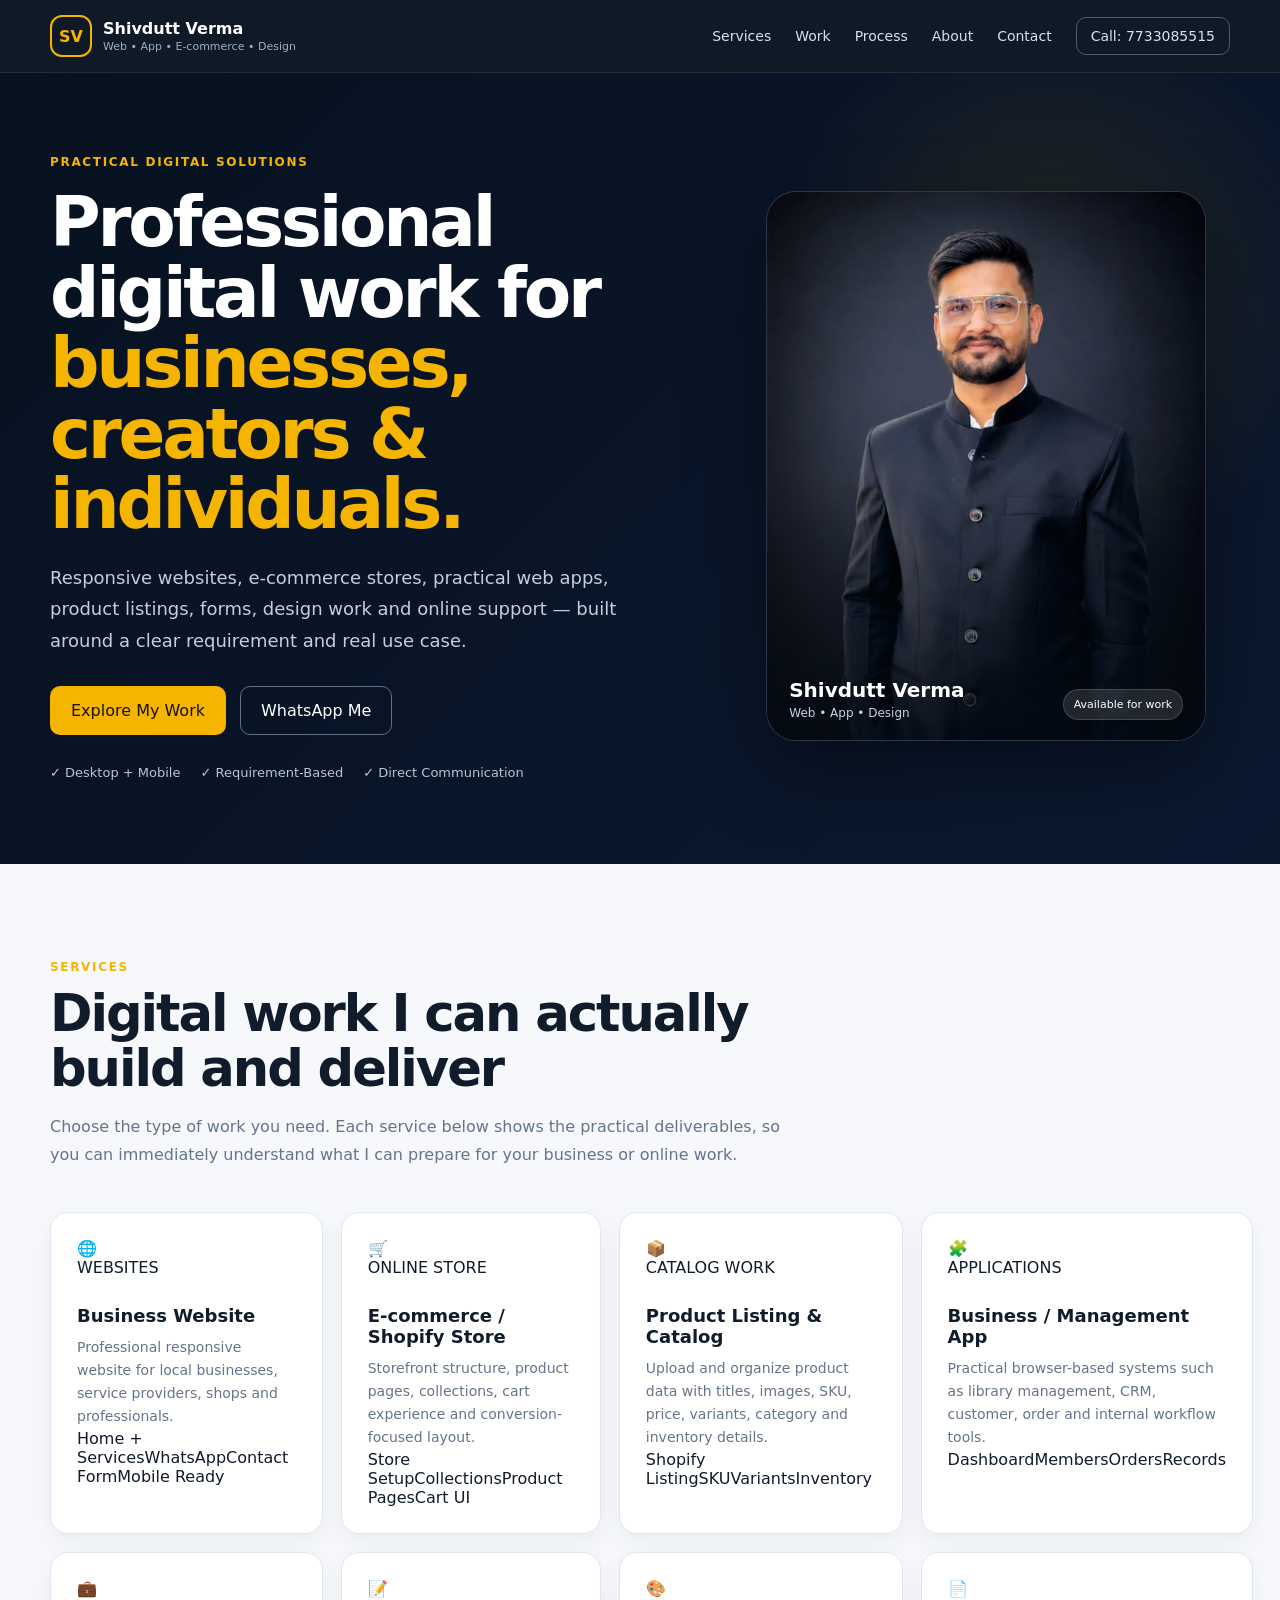
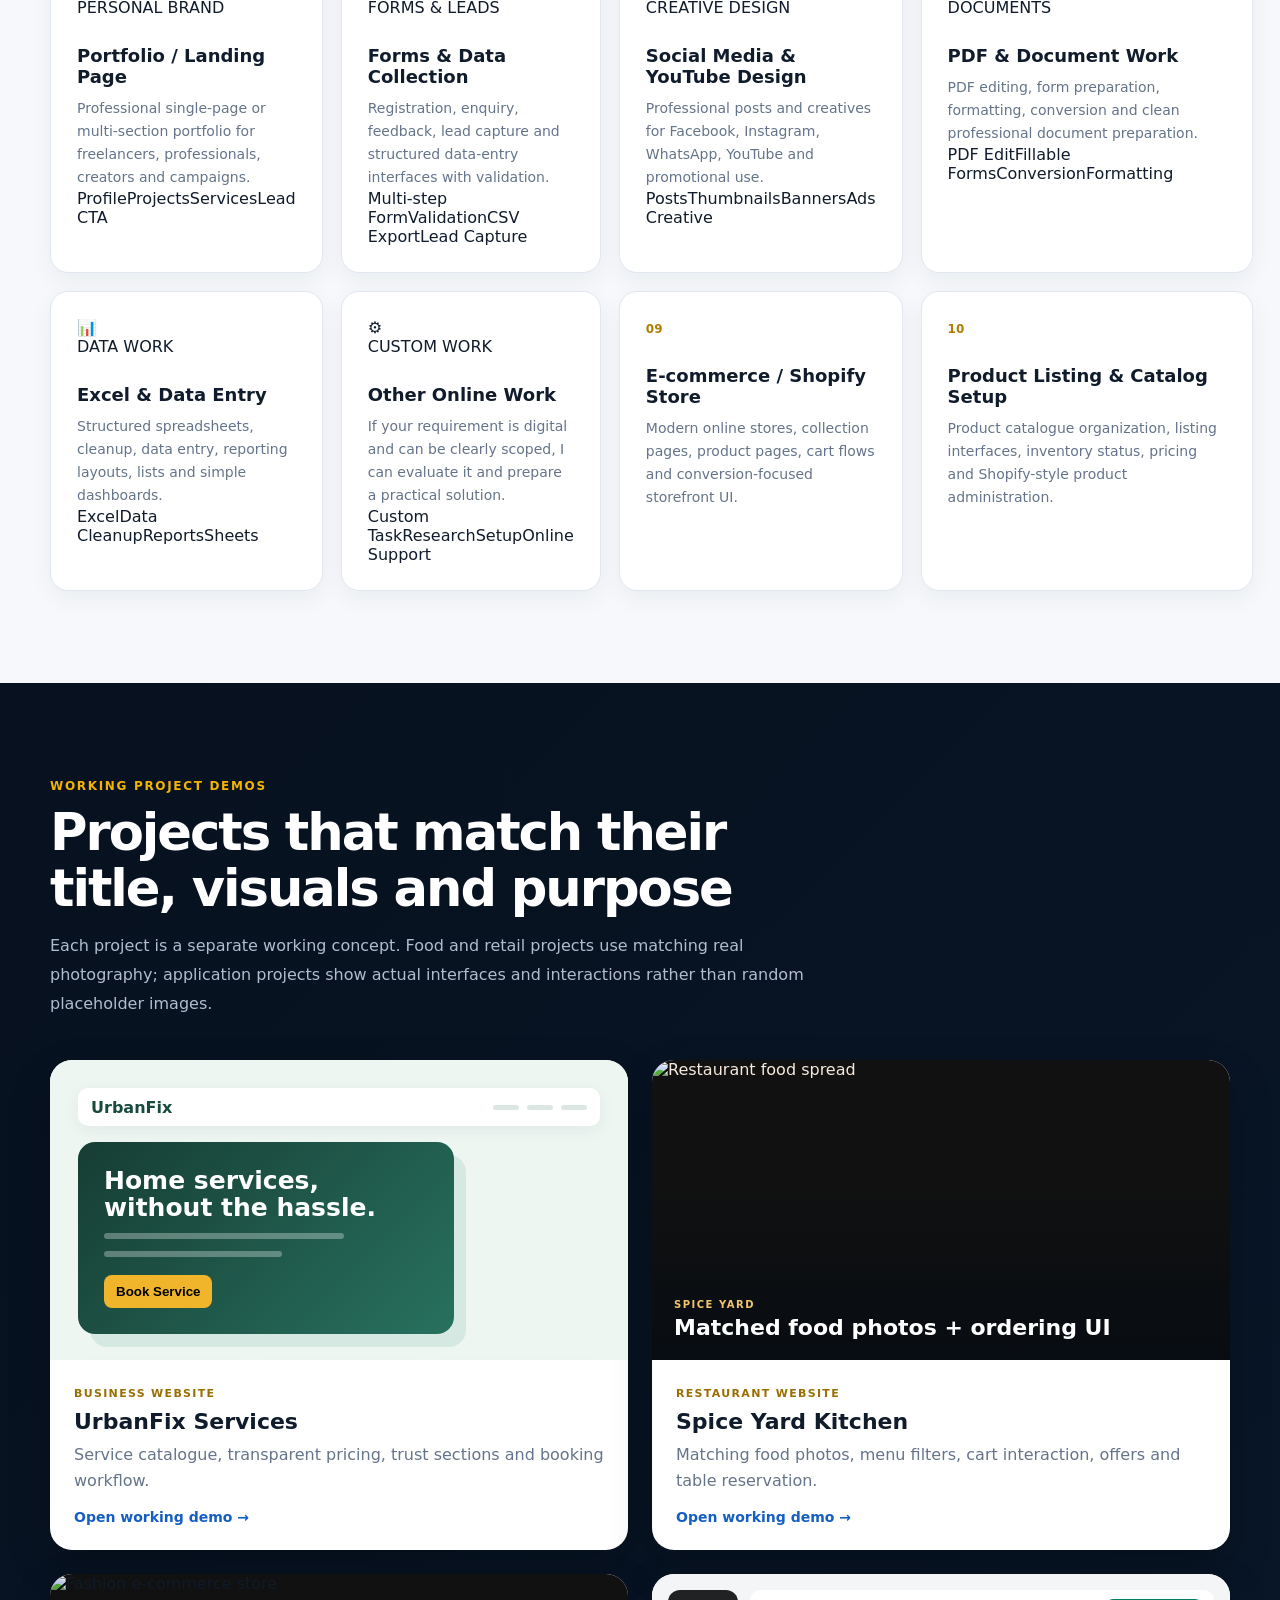
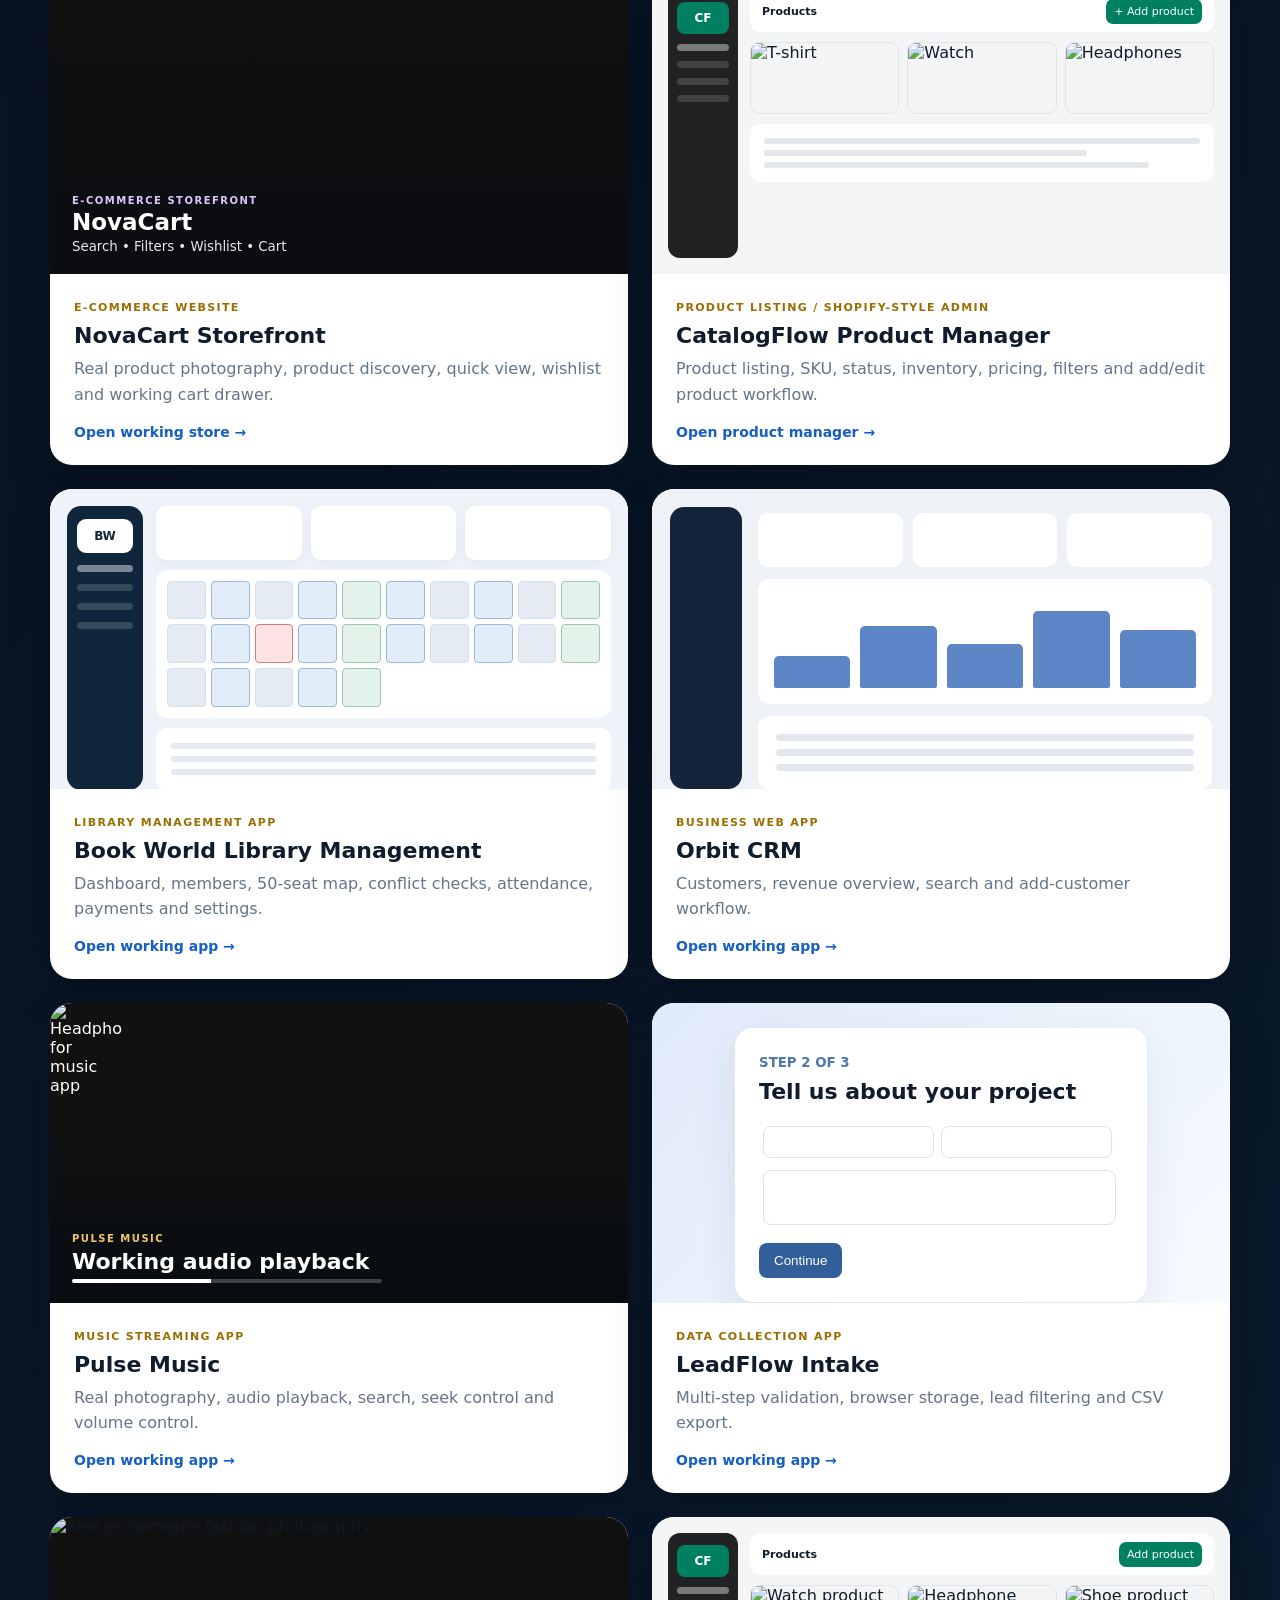
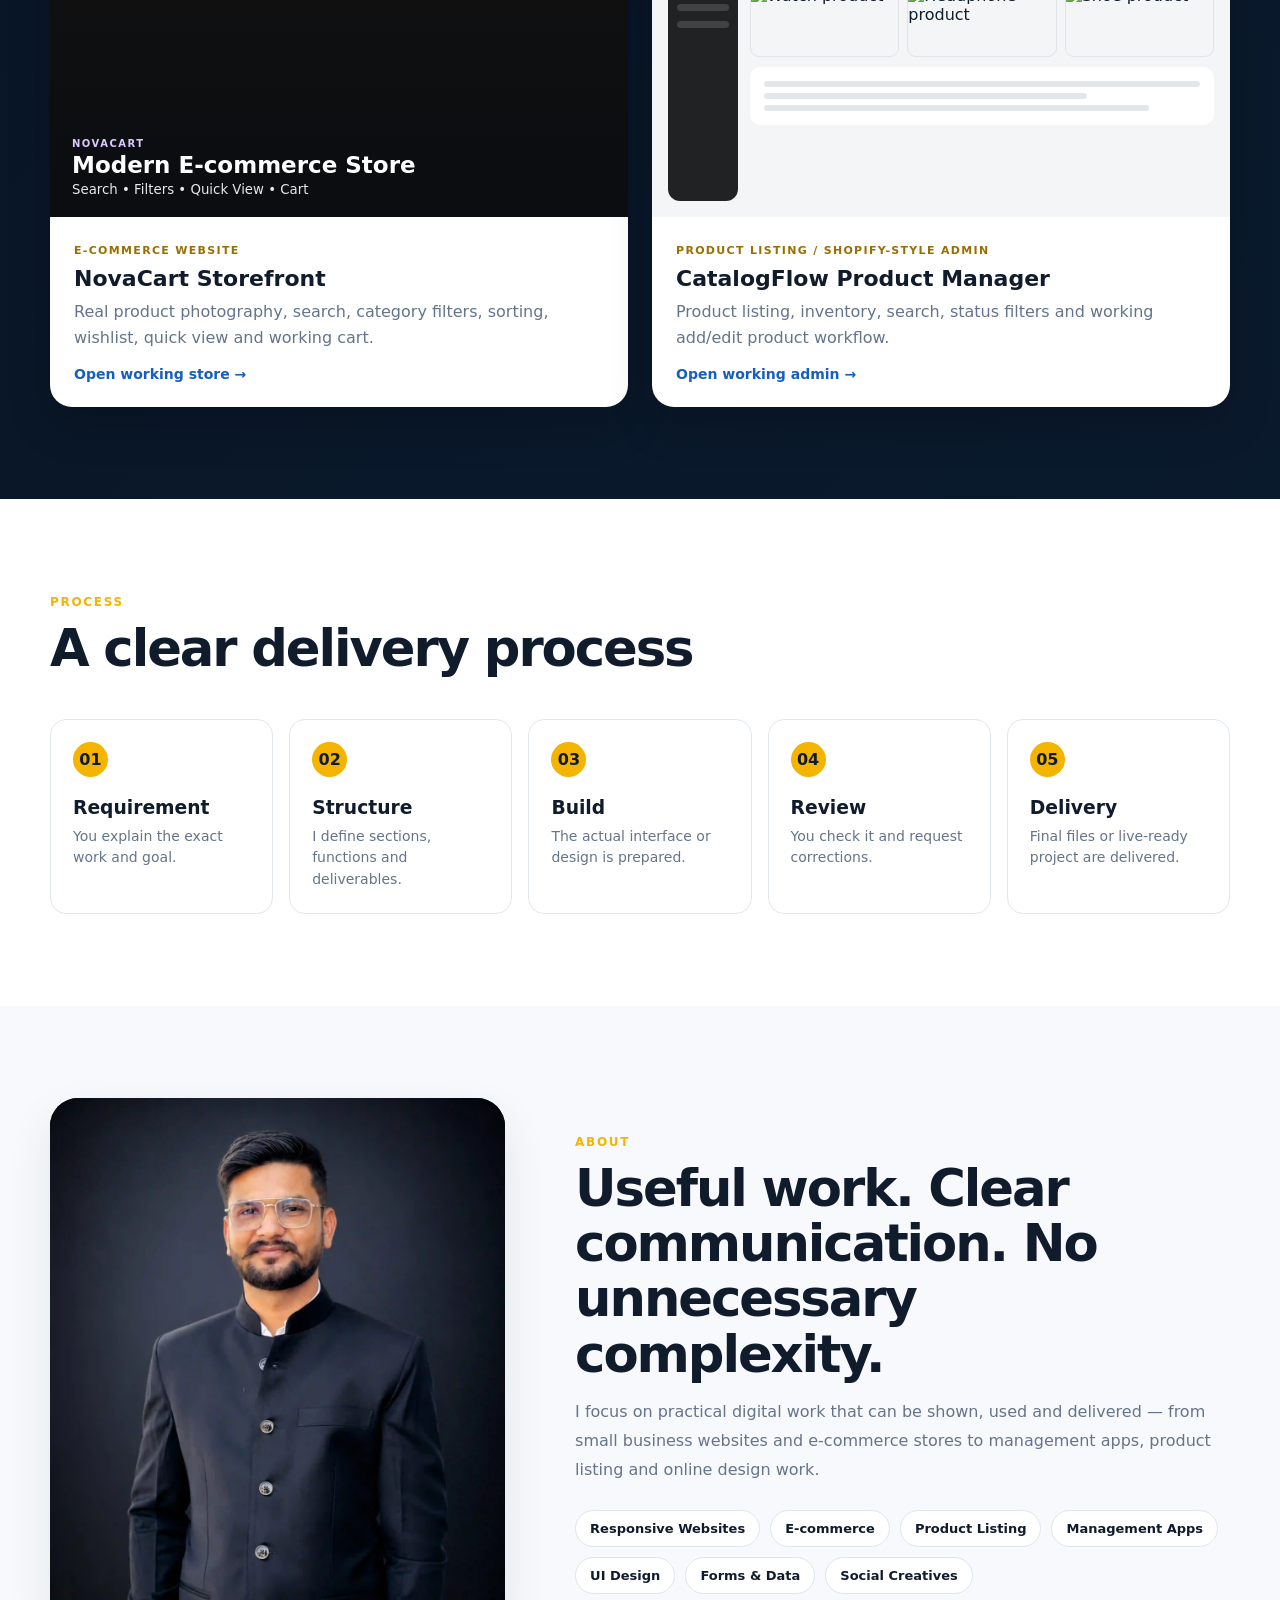
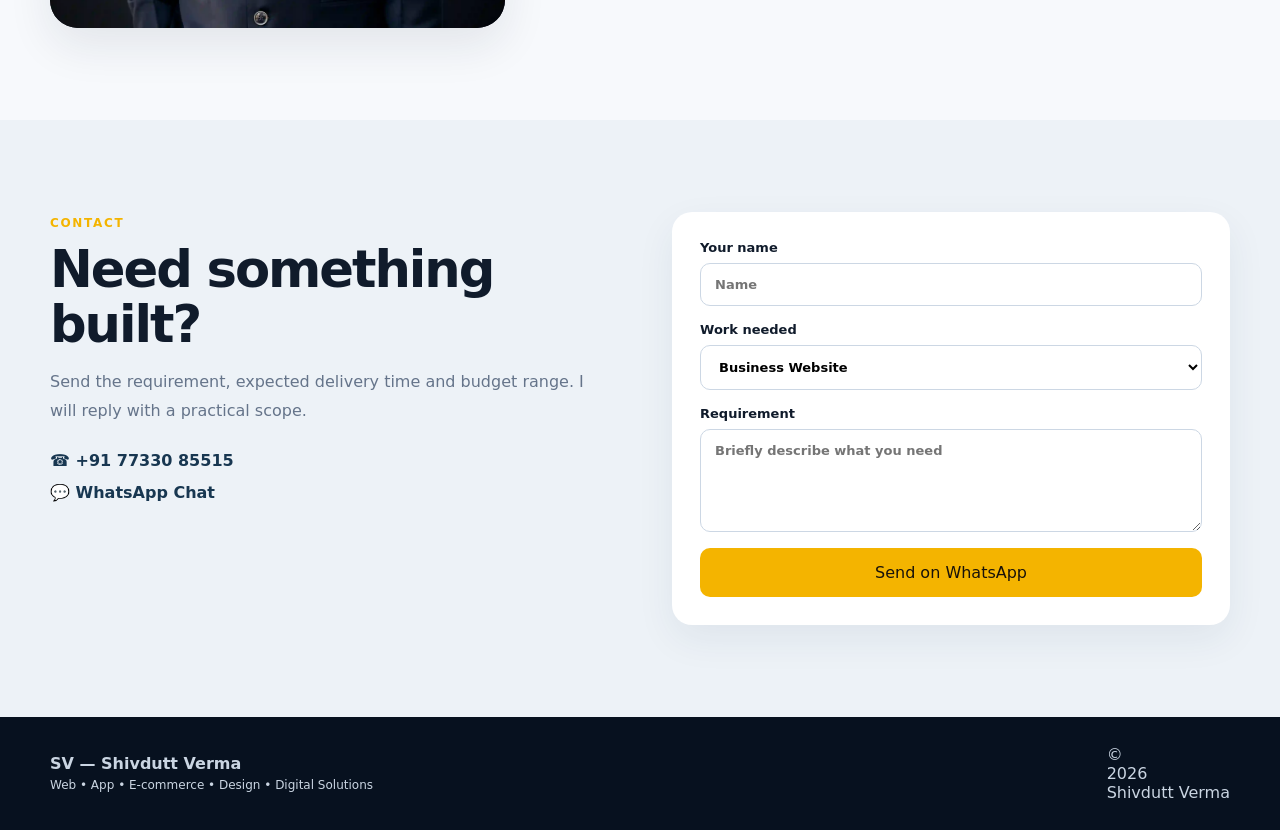
==== commit 16b135f6: "Redesign services section and align project showcase" ====
--- a/index.html
+++ b/index.html
@@ -4,82 +4,41 @@
   <meta charset="utf-8">
   <meta name="viewport" content="width=device-width,initial-scale=1">
   <meta name="theme-color" content="#07111f">
-  <meta name="description" content="Shivdutt Verma — websites, web apps, forms, social media design and practical digital solutions.">
-  <title>Shivdutt Verma | Web • App • Design</title>
+  <meta name="description" content="Shivdutt Verma — websites, e-commerce, web apps, product listing, forms, design and practical digital solutions.">
+  <title>Shivdutt Verma | Web • App • E-commerce • Design</title>
   <link rel="stylesheet" href="styles.css">
   <link rel="stylesheet" href="portfolio-overrides.css">
 </head>
 <body>
-<header class="topbar">
-  <div class="container nav-wrap">
-    <a href="#home" class="brand"><span class="brand-mark">SV</span><span class="brand-copy"><strong>Shivdutt Verma</strong><small>Web • App • Design • Digital Solutions</small></span></a>
-    <button class="menu-btn" id="menuBtn" aria-label="Open menu" aria-expanded="false">☰</button>
-    <nav id="navMenu"><a href="#services">Services</a><a href="#work">Work</a><a href="#process">Process</a><a href="#about">About</a><a href="#contact">Contact</a></nav>
-    <a class="call-pill" href="tel:+917733085515">Call: 7733085515</a>
-  </div>
-</header>
+<header class="topbar"><div class="container nav-wrap"><a href="#home" class="brand"><span class="brand-mark">SV</span><span class="brand-copy"><strong>Shivdutt Verma</strong><small>Web • App • E-commerce • Design</small></span></a><button class="menu-btn" id="menuBtn" aria-label="Open menu" aria-expanded="false">☰</button><nav id="navMenu"><a href="#services">Services</a><a href="#work">Work</a><a href="#process">Process</a><a href="#about">About</a><a href="#contact">Contact</a></nav><a class="call-pill" href="tel:+917733085515">Call: 7733085515</a></div></header>
+<main>
+<section class="hero" id="home"><div class="container hero-grid"><div class="hero-copy reveal"><span class="eyebrow">PRACTICAL DIGITAL SOLUTIONS</span><h1>Professional digital work for <span>businesses, creators & individuals.</span></h1><p>Responsive websites, e-commerce stores, practical web apps, product listings, forms, design work and online support — built around a clear requirement and real use case.</p><div class="cta-row"><a class="btn primary" href="#work">Explore My Work</a><a class="btn ghost" target="_blank" rel="noopener" href="https://wa.me/917733085515?text=Hello%20Shivdutt%2C%20I%20want%20to%20discuss%20a%20project.">WhatsApp Me</a></div><div class="trust-row"><span>✓ Desktop + Mobile</span><span>✓ Requirement-Based</span><span>✓ Direct Communication</span></div></div><div class="portrait-wrap reveal"><div class="portrait-card"><img data-pro-portrait src="assets/shivdutt-verma.jpg" alt="Shivdutt Verma professional portrait" width="2160" height="2700" fetchpriority="high"><div class="portrait-overlay"><div><strong>Shivdutt Verma</strong><span>Web • App • Design</span></div><span class="available">Available for work</span></div></div></div></div></section>
 
-<main>
-<section class="hero" id="home">
-  <div class="container hero-grid">
-    <div class="hero-copy reveal">
-      <span class="eyebrow">PRACTICAL DIGITAL SOLUTIONS</span>
-      <h1>Professional digital work for <span>businesses, creators & individuals.</span></h1>
-      <p>Responsive websites, practical web apps, data forms, design work and online support — built around a clear requirement and real use case.</p>
-      <div class="cta-row"><a class="btn primary" href="#work">Explore My Work</a><a class="btn ghost" target="_blank" rel="noopener" href="https://wa.me/917733085515?text=Hello%20Shivdutt%2C%20I%20want%20to%20discuss%20a%20project.">WhatsApp Me</a></div>
-      <div class="trust-row"><span>✓ Desktop + Mobile</span><span>✓ Requirement-Based</span><span>✓ Direct Communication</span></div>
-    </div>
-    <div class="portrait-wrap reveal">
-      <div class="portrait-card">
-        <img data-pro-portrait src="assets/shivdutt-verma.jpg" alt="Shivdutt Verma professional portrait" width="2160" height="2700" fetchpriority="high">
-        <div class="portrait-overlay"><div><strong>Shivdutt Verma</strong><span>Web • App • Design</span></div><span class="available">Available for work</span></div>
-      </div>
-    </div>
-  </div>
-</section>
+<section class="section light services-section" id="services"><div class="container"><div class="section-head services-head reveal"><span class="eyebrow">SERVICES</span><h2>Digital work I can actually build and deliver</h2><p>Choose the type of work you need. Each service below shows the practical deliverables, so you can immediately understand what I can prepare for your business or online work.</p></div><div class="service-grid service-grid-pro">
+<article class="service-card service-pro reveal"><div class="service-icon">🌐</div><div class="service-content"><span class="service-kicker">WEBSITES</span><h3>Business Website</h3><p>Professional responsive website for local businesses, service providers, shops and professionals.</p><div class="service-tags"><span>Home + Services</span><span>WhatsApp</span><span>Contact Form</span><span>Mobile Ready</span></div></div></article>
+<article class="service-card service-pro reveal"><div class="service-icon">🛒</div><div class="service-content"><span class="service-kicker">ONLINE STORE</span><h3>E-commerce / Shopify Store</h3><p>Storefront structure, product pages, collections, cart experience and conversion-focused layout.</p><div class="service-tags"><span>Store Setup</span><span>Collections</span><span>Product Pages</span><span>Cart UI</span></div></div></article>
+<article class="service-card service-pro reveal"><div class="service-icon">📦</div><div class="service-content"><span class="service-kicker">CATALOG WORK</span><h3>Product Listing & Catalog</h3><p>Upload and organize product data with titles, images, SKU, price, variants, category and inventory details.</p><div class="service-tags"><span>Shopify Listing</span><span>SKU</span><span>Variants</span><span>Inventory</span></div></div></article>
+<article class="service-card service-pro reveal"><div class="service-icon">🧩</div><div class="service-content"><span class="service-kicker">APPLICATIONS</span><h3>Business / Management App</h3><p>Practical browser-based systems such as library management, CRM, customer, order and internal workflow tools.</p><div class="service-tags"><span>Dashboard</span><span>Members</span><span>Orders</span><span>Records</span></div></div></article>
+<article class="service-card service-pro reveal"><div class="service-icon">💼</div><div class="service-content"><span class="service-kicker">PERSONAL BRAND</span><h3>Portfolio / Landing Page</h3><p>Professional single-page or multi-section portfolio for freelancers, professionals, creators and campaigns.</p><div class="service-tags"><span>Profile</span><span>Projects</span><span>Services</span><span>Lead CTA</span></div></div></article>
+<article class="service-card service-pro reveal"><div class="service-icon">📝</div><div class="service-content"><span class="service-kicker">FORMS & LEADS</span><h3>Forms & Data Collection</h3><p>Registration, enquiry, feedback, lead capture and structured data-entry interfaces with validation.</p><div class="service-tags"><span>Multi-step Form</span><span>Validation</span><span>CSV Export</span><span>Lead Capture</span></div></div></article>
+<article class="service-card service-pro reveal"><div class="service-icon">🎨</div><div class="service-content"><span class="service-kicker">CREATIVE DESIGN</span><h3>Social Media & YouTube Design</h3><p>Professional posts and creatives for Facebook, Instagram, WhatsApp, YouTube and promotional use.</p><div class="service-tags"><span>Posts</span><span>Thumbnails</span><span>Banners</span><span>Ads Creative</span></div></div></article>
+<article class="service-card service-pro reveal"><div class="service-icon">📄</div><div class="service-content"><span class="service-kicker">DOCUMENTS</span><h3>PDF & Document Work</h3><p>PDF editing, form preparation, formatting, conversion and clean professional document preparation.</p><div class="service-tags"><span>PDF Edit</span><span>Fillable Forms</span><span>Conversion</span><span>Formatting</span></div></div></article>
+<article class="service-card service-pro reveal"><div class="service-icon">📊</div><div class="service-content"><span class="service-kicker">DATA WORK</span><h3>Excel & Data Entry</h3><p>Structured spreadsheets, cleanup, data entry, reporting layouts, lists and simple dashboards.</p><div class="service-tags"><span>Excel</span><span>Data Cleanup</span><span>Reports</span><span>Sheets</span></div></div></article>
+<article class="service-card service-pro reveal"><div class="service-icon">⚙️</div><div class="service-content"><span class="service-kicker">CUSTOM WORK</span><h3>Other Online Work</h3><p>If your requirement is digital and can be clearly scoped, I can evaluate it and prepare a practical solution.</p><div class="service-tags"><span>Custom Task</span><span>Research</span><span>Setup</span><span>Online Support</span></div></div></article>
+</div></div></section>
 
-<section class="section light" id="services">
-  <div class="container">
-    <div class="section-head reveal"><span class="eyebrow">SERVICES</span><h2>What I can prepare for you</h2><p>Focused services for small businesses, professionals, creators and online work requirements.</p></div>
-    <div class="service-grid">
-      <article class="service-card reveal"><span>01</span><h3>Small Business Website</h3><p>Professional multi-section website with services, contact, WhatsApp and responsive layout.</p></article>
-      <article class="service-card reveal"><span>02</span><h3>Business / Management App</h3><p>Dashboards, library/member systems, order/customer tools and workflow-oriented web applications.</p></article>
-      <article class="service-card reveal"><span>03</span><h3>Portfolio / Landing Page</h3><p>Personal portfolio, freelancer profile, product page or campaign landing page.</p></article>
-      <article class="service-card reveal"><span>04</span><h3>Forms & Data Collection</h3><p>Registration, enquiry, feedback, lead and structured data-collection interfaces.</p></article>
-      <article class="service-card reveal"><span>05</span><h3>Social Media Design</h3><p>Facebook, Instagram, WhatsApp creatives, YouTube thumbnails, banners and promotional graphics.</p></article>
-      <article class="service-card reveal"><span>06</span><h3>PDF & Document Work</h3><p>PDF editing, form preparation, formatting, conversion and professional document cleanup.</p></article>
-      <article class="service-card reveal"><span>07</span><h3>Excel & Data Work</h3><p>Data entry, cleanup, structured sheets, reporting layouts and basic dashboards.</p></article>
-      <article class="service-card reveal"><span>08</span><h3>Other Online Work</h3><p>Custom digital tasks that can be scoped clearly and delivered online.</p></article>
-    </div>
-  </div>
-</section>
-
-<section class="section work-section" id="work">
-  <div class="container">
-    <div class="section-head reveal"><span class="eyebrow">WORKING PROJECT DEMOS</span><h2>Projects that actually behave like real products</h2><p>These are separate working concepts with distinct layouts and interactions. Restaurant and music demos use real photography; application demos include functional forms, filters, storage and workflows.</p></div>
-    <div class="project-grid">
-      <a class="project-card reveal" href="projects/business/index.html"><div class="project-preview business-preview"><div class="mini-nav"><b>UrbanFix</b><i></i><i></i><i></i></div><div class="mini-hero"><strong>Home services, without the hassle.</strong><span></span><span></span><button>Book Service</button></div><div class="mini-row"><i></i><i></i><i></i></div></div><div class="project-meta"><span class="project-type">BUSINESS WEBSITE</span><h3>UrbanFix Services</h3><p>Service catalogue, transparent pricing, trust sections and booking workflow.</p><b>Open working demo →</b></div></a>
-
-      <a class="project-card reveal" href="projects/restaurant/index.html"><div class="project-preview restaurant-preview"><img src="https://images.unsplash.com/photo-1555939594-58d7cb561ad1?auto=format&fit=crop&w=1200&q=86" alt="Real restaurant food photography"><div class="preview-overlay"><span>SPICE YARD</span><strong>Real food photography + ordering UI</strong></div></div><div class="project-meta"><span class="project-type">RESTAURANT WEBSITE</span><h3>Spice Yard Kitchen</h3><p>Real food photos, menu filters, cart interaction, offers and table reservation.</p><b>Open working demo →</b></div></a>
-
-      <a class="project-card reveal" href="projects/library/index.html"><div class="project-preview library-preview"><div class="lib-side"><b>BW</b><i></i><i></i><i></i><i></i></div><div class="lib-main"><div class="lib-kpis"><i></i><i></i><i></i></div><div class="lib-map"><span></span><span></span><span></span><span></span><span></span><span></span><span></span><span></span><span></span><span></span><span></span><span></span><span></span><span></span><span></span><span></span><span></span><span></span><span></span><span></span><span></span><span></span><span></span><span></span><span></span></div><div class="lib-table"><i></i><i></i><i></i></div></div></div><div class="project-meta"><span class="project-type">LIBRARY MANAGEMENT APP</span><h3>Book World Library Management</h3><p>Dashboard, members, 50-seat map, conflict checks, attendance, payments and settings.</p><b>Open working app →</b></div></a>
-
-      <a class="project-card reveal" href="projects/dashboard/index.html"><div class="project-preview dashboard-preview"><aside></aside><div class="dash-main"><div class="dash-kpis"><i></i><i></i><i></i></div><div class="dash-chart"><span></span><span></span><span></span><span></span><span></span></div><div class="dash-table"><i></i><i></i><i></i></div></div></div><div class="project-meta"><span class="project-type">BUSINESS WEB APP</span><h3>Orbit CRM</h3><p>Customers, orders, tasks, search, filtering and add-customer workflow.</p><b>Open working app →</b></div></a>
-
-      <a class="project-card reveal" href="projects/music/index.html"><div class="project-preview music-preview"><img src="https://unsplash.com/photos/PDX_a_82obo/download?force=true" alt="Real headphone photography"><div class="music-overlay"><span>PULSE MUSIC</span><strong>Working audio playback</strong><i></i></div></div><div class="project-meta"><span class="project-type">MUSIC STREAMING APP</span><h3>Pulse Music</h3><p>Real photography, real audio playback, search, seek control and volume control.</p><b>Open working app →</b></div></a>
-
-      <a class="project-card reveal" href="projects/form/index.html"><div class="project-preview form-preview"><div class="form-box"><small>STEP 2 OF 3</small><strong>Tell us about your project</strong><i></i><i></i><i class="wide"></i><button>Continue</button></div></div><div class="project-meta"><span class="project-type">DATA COLLECTION APP</span><h3>LeadFlow Intake</h3><p>Multi-step validation, browser storage, lead filtering and CSV export.</p><b>Open working app →</b></div></a>
-    </div>
-  </div>
-</section>
+<section class="section work-section" id="work"><div class="container"><div class="section-head reveal"><span class="eyebrow">WORKING PROJECT DEMOS</span><h2>Projects that match their title, visuals and purpose</h2><p>Each project is a separate working concept. Food and retail projects use matching real photography; application projects show actual interfaces and interactions rather than random placeholder images.</p></div><div class="project-grid">
+<a class="project-card reveal" href="projects/business/index.html"><div class="project-preview business-preview"><div class="mini-nav"><b>UrbanFix</b><i></i><i></i><i></i></div><div class="mini-hero"><strong>Home services, without the hassle.</strong><span></span><span></span><button>Book Service</button></div><div class="mini-row"><i></i><i></i><i></i></div></div><div class="project-meta"><span class="project-type">BUSINESS WEBSITE</span><h3>UrbanFix Services</h3><p>Service catalogue, transparent pricing, trust sections and booking workflow.</p><b>Open working demo →</b></div></a>
+<a class="project-card reveal" href="projects/restaurant/index.html"><div class="project-preview restaurant-preview"><img src="https://images.unsplash.com/photo-1555939594-58d7cb561ad1?auto=format&fit=crop&w=1200&q=86" alt="Restaurant food spread"><div class="preview-overlay"><span>SPICE YARD</span><strong>Matched food photos + ordering UI</strong></div></div><div class="project-meta"><span class="project-type">RESTAURANT WEBSITE</span><h3>Spice Yard Kitchen</h3><p>Matching food photos, menu filters, cart interaction, offers and table reservation.</p><b>Open working demo →</b></div></a>
+<a class="project-card reveal" href="projects/ecommerce/index.html"><div class="project-preview commerce-preview"><img src="https://images.unsplash.com/photo-1445205170230-053b83016050?auto=format&fit=crop&w=1200&q=86" alt="Fashion e-commerce store"><div class="commerce-ui"><span>E-COMMERCE STOREFRONT</span><strong>NovaCart</strong><small>Search • Filters • Wishlist • Cart</small></div></div><div class="project-meta"><span class="project-type">E-COMMERCE WEBSITE</span><h3>NovaCart Storefront</h3><p>Real product photography, product discovery, quick view, wishlist and working cart drawer.</p><b>Open working store →</b></div></a>
+<a class="project-card reveal" href="projects/catalog/index.html"><div class="project-preview catalog-preview"><div class="catalog-side"><b>CF</b><i></i><i></i><i></i><i></i></div><div class="catalog-body"><div class="catalog-top"><b>Products</b><span>+ Add product</span></div><div class="catalog-products"><img src="https://images.unsplash.com/photo-1521572163474-6864f9cf17ab?auto=format&fit=crop&w=300&q=80" alt="T-shirt"><img src="https://images.unsplash.com/photo-1523275335684-37898b6baf30?auto=format&fit=crop&w=300&q=80" alt="Watch"><img src="https://images.unsplash.com/photo-1505740420928-5e560c06d30e?auto=format&fit=crop&w=300&q=80" alt="Headphones"></div><div class="catalog-lines"><i></i><i></i><i></i></div></div></div><div class="project-meta"><span class="project-type">PRODUCT LISTING / SHOPIFY-STYLE ADMIN</span><h3>CatalogFlow Product Manager</h3><p>Product listing, SKU, status, inventory, pricing, filters and add/edit product workflow.</p><b>Open product manager →</b></div></a>
+<a class="project-card reveal" href="projects/library/index.html"><div class="project-preview library-preview"><div class="lib-side"><b>BW</b><i></i><i></i><i></i><i></i></div><div class="lib-main"><div class="lib-kpis"><i></i><i></i><i></i></div><div class="lib-map"><span></span><span></span><span></span><span></span><span></span><span></span><span></span><span></span><span></span><span></span><span></span><span></span><span></span><span></span><span></span><span></span><span></span><span></span><span></span><span></span><span></span><span></span><span></span><span></span><span></span></div><div class="lib-table"><i></i><i></i><i></i></div></div></div><div class="project-meta"><span class="project-type">LIBRARY MANAGEMENT APP</span><h3>Book World Library Management</h3><p>Dashboard, members, 50-seat map, conflict checks, attendance, payments and settings.</p><b>Open working app →</b></div></a>
+<a class="project-card reveal" href="projects/dashboard/index.html"><div class="project-preview dashboard-preview"><aside></aside><div class="dash-main"><div class="dash-kpis"><i></i><i></i><i></i></div><div class="dash-chart"><span></span><span></span><span></span><span></span><span></span></div><div class="dash-table"><i></i><i></i><i></i></div></div></div><div class="project-meta"><span class="project-type">BUSINESS WEB APP</span><h3>Orbit CRM</h3><p>Customers, revenue overview, search and add-customer workflow.</p><b>Open working app →</b></div></a>
+<a class="project-card reveal" href="projects/music/index.html"><div class="project-preview music-preview"><img src="https://unsplash.com/photos/PDX_a_82obo/download?force=true" alt="Headphones for music app"><div class="music-overlay"><span>PULSE MUSIC</span><strong>Working audio playback</strong><i></i></div></div><div class="project-meta"><span class="project-type">MUSIC STREAMING APP</span><h3>Pulse Music</h3><p>Real photography, audio playback, search, seek control and volume control.</p><b>Open working app →</b></div></a>
+<a class="project-card reveal" href="projects/form/index.html"><div class="project-preview form-preview"><div class="form-box"><small>STEP 2 OF 3</small><strong>Tell us about your project</strong><i></i><i></i><i class="wide"></i><button>Continue</button></div></div><div class="project-meta"><span class="project-type">DATA COLLECTION APP</span><h3>LeadFlow Intake</h3><p>Multi-step validation, browser storage, lead filtering and CSV export.</p><b>Open working app →</b></div></a>
+</div></div></section>
 
 <section class="section process" id="process"><div class="container"><div class="section-head reveal"><span class="eyebrow">PROCESS</span><h2>A clear delivery process</h2></div><div class="steps"><div class="step reveal"><b>01</b><h3>Requirement</h3><p>You explain the exact work and goal.</p></div><div class="step reveal"><b>02</b><h3>Structure</h3><p>I define sections, functions and deliverables.</p></div><div class="step reveal"><b>03</b><h3>Build</h3><p>The actual interface or design is prepared.</p></div><div class="step reveal"><b>04</b><h3>Review</h3><p>You check it and request corrections.</p></div><div class="step reveal"><b>05</b><h3>Delivery</h3><p>Final files or live-ready project are delivered.</p></div></div></div></section>
-
-<section class="section about" id="about"><div class="container about-grid"><div class="about-photo reveal"><img data-pro-portrait src="assets/shivdutt-verma.jpg" alt="Shivdutt Verma" width="2160" height="2700" loading="lazy"></div><div class="about-copy reveal"><span class="eyebrow">ABOUT</span><h2>Useful work. Clear communication. No unnecessary complexity.</h2><p>I focus on practical digital work that can be shown, used and delivered — from a small business website to a working management app or online design requirement.</p><div class="skill-pills"><span>Responsive Websites</span><span>Management Apps</span><span>Web Apps</span><span>UI Design</span><span>Forms & Data</span><span>Social Creatives</span><span>Document Work</span></div></div></div></section>
-
-<section class="section contact" id="contact"><div class="container contact-grid"><div class="contact-copy reveal"><span class="eyebrow">CONTACT</span><h2>Need something built?</h2><p>Send the requirement, expected delivery time and budget range. I will reply with a practical scope.</p><div class="contact-actions"><a href="tel:+917733085515">☎ +91 77330 85515</a><a target="_blank" rel="noopener" href="https://wa.me/917733085515">💬 WhatsApp Chat</a></div></div><form class="contact-card reveal" id="contactForm"><label>Your name<input id="name" required placeholder="Name"></label><label>Work needed<select id="service"><option>Small Business Website</option><option>Business / Management App</option><option>Portfolio / Landing Page</option><option>Form / Data Collection</option><option>Social Media Design</option><option>PDF / Document Work</option><option>Excel / Data Work</option><option>Other Online Work</option></select></label><label>Requirement<textarea id="message" rows="5" required placeholder="Briefly describe what you need"></textarea></label><button class="btn primary" type="submit">Send on WhatsApp</button></form></div></section>
-</main>
-<footer><div class="container footer-row"><div><strong>SV — Shivdutt Verma</strong><span>Web • App • Design • Digital Solutions</span></div><span>© <span id="year"></span> Shivdutt Verma</span></div></footer>
-<script src="script.js"></script>
-</body>
-</html>
+<section class="section about" id="about"><div class="container about-grid"><div class="about-photo reveal"><img data-pro-portrait src="assets/shivdutt-verma.jpg" alt="Shivdutt Verma" width="2160" height="2700" loading="lazy"></div><div class="about-copy reveal"><span class="eyebrow">ABOUT</span><h2>Useful work. Clear communication. No unnecessary complexity.</h2><p>I focus on practical digital work that can be shown, used and delivered — from small business websites and e-commerce stores to management apps, product listing and online design work.</p><div class="skill-pills"><span>Responsive Websites</span><span>E-commerce</span><span>Product Listing</span><span>Management Apps</span><span>UI Design</span><span>Forms & Data</span><span>Social Creatives</span></div></div></div></section>
+<section class="section contact" id="contact"><div class="container contact-grid"><div class="contact-copy reveal"><span class="eyebrow">CONTACT</span><h2>Need something built?</h2><p>Send the requirement, expected delivery time and budget range. I will reply with a practical scope.</p><div class="contact-actions"><a href="tel:+917733085515">☎ +91 77330 85515</a><a target="_blank" rel="noopener" href="https://wa.me/917733085515">💬 WhatsApp Chat</a></div></div><form class="contact-card reveal" id="contactForm"><label>Your name<input id="name" required placeholder="Name"></label><label>Work needed<select id="service"><option>Business Website</option><option>E-commerce / Shopify Store</option><option>Product Listing & Catalog</option><option>Business / Management App</option><option>Portfolio / Landing Page</option><option>Form / Data Collection</option><option>Social Media / YouTube Design</option><option>PDF / Document Work</option><option>Excel / Data Entry</option><option>Other Online Work</option></select></label><label>Requirement<textarea id="message" rows="5" required placeholder="Briefly describe what you need"></textarea></label><button class="btn primary" type="submit">Send on WhatsApp</button></form></div></section>
+</main><footer><div class="container footer-row"><div><strong>SV — Shivdutt Verma</strong><span>Web • App • E-commerce • Design • Digital Solutions</span></div><span>© <span id="year"></span> Shivdutt Verma</span></div></footer><script src="script.js"></script></body></html>
--- a/portfolio-overrides.css
+++ b/portfolio-overrides.css
@@ -1 +1 @@
-.restaurant-preview,.music-preview{padding:0!important;background:#111!important;position:relative}.restaurant-preview>img,.music-preview>img{width:100%;height:100%;object-fit:cover;display:block}.restaurant-preview:after,.music-preview:after{content:"";position:absolute;inset:0;background:linear-gradient(180deg,transparent 38%,rgba(7,12,18,.9) 100%)}.preview-overlay,.music-overlay{position:absolute;z-index:2;left:22px;right:22px;bottom:20px;color:#fff;display:grid;gap:5px}.preview-overlay span,.music-overlay span{font-size:10px;font-weight:900;letter-spacing:.15em;color:#f3c66d}.preview-overlay strong,.music-overlay strong{font-size:22px;line-height:1.15}.music-overlay i{display:block;width:58%;height:4px;border-radius:5px;background:linear-gradient(90deg,#fff 0 45%,#ffffff38 45%)}.library-preview{background:#edf3f8;display:grid;grid-template-columns:76px 1fr;padding:17px;gap:13px}.lib-side{background:#10263c;border-radius:14px;padding:13px 10px;display:grid;align-content:start;gap:12px}.lib-side b{display:grid;place-items:center;height:34px;border-radius:9px;background:#fff;color:#10263c;font-size:12px}.lib-side i{height:7px;background:#ffffff29;border-radius:8px}.lib-side i:nth-of-type(1){background:#ffffff70}.lib-main{min-width:0}.lib-kpis{display:grid;grid-template-columns:repeat(3,1fr);gap:9px}.lib-kpis i{height:54px;background:#fff;border-radius:10px;box-shadow:0 5px 15px #1736520a}.lib-map{display:grid;grid-template-columns:repeat(10,1fr);gap:5px;background:#fff;border-radius:12px;padding:11px;margin:10px 0}.lib-map span{aspect-ratio:1;border-radius:4px;background:#e5ebf2;border:1px solid #d7e0ea}.lib-map span:nth-child(2n){background:#e1edf9;border-color:#9bb9d8}.lib-map span:nth-child(5n){background:#e3f2ea;border-color:#9ac9ae}.lib-map span:nth-child(13){background:#fde4e4;border-color:#d47b7b}.lib-table{background:#fff;border-radius:10px;padding:8px}.lib-table i{display:block;height:6px;border-radius:7px;background:#e4eaf1;margin:7px}.project-card:hover .restaurant-preview>img,.project-card:hover .music-preview>img{transform:scale(1.025);transition:.35s}.restaurant-preview>img,.music-preview>img{transition:.35s}@media(max-width:760px){.library-preview{grid-template-columns:58px 1fr;padding:12px;gap:9px}.lib-side{padding:9px 7px}.lib-map{gap:3px;padding:8px}.preview-overlay strong,.music-overlay strong{font-size:18px}}+.restaurant-preview,.music-preview{padding:0!important;background:#111!important;position:relative}.restaurant-preview>img,.music-preview>img{width:100%;height:100%;object-fit:cover;display:block}.restaurant-preview:after,.music-preview:after{content:"";position:absolute;inset:0;background:linear-gradient(180deg,transparent 38%,rgba(7,12,18,.9) 100%)}.preview-overlay,.music-overlay{position:absolute;z-index:2;left:22px;right:22px;bottom:20px;color:#fff;display:grid;gap:5px}.preview-overlay span,.music-overlay span{font-size:10px;font-weight:900;letter-spacing:.15em;color:#f3c66d}.preview-overlay strong,.music-overlay strong{font-size:22px;line-height:1.15}.music-overlay i{display:block;width:58%;height:4px;border-radius:5px;background:linear-gradient(90deg,#fff 0 45%,#ffffff38 45%)}.library-preview{background:#edf3f8;display:grid;grid-template-columns:76px 1fr;padding:17px;gap:13px}.lib-side{background:#10263c;border-radius:14px;padding:13px 10px;display:grid;align-content:start;gap:12px}.lib-side b{display:grid;place-items:center;height:34px;border-radius:9px;background:#fff;color:#10263c;font-size:12px}.lib-side i{height:7px;background:#ffffff29;border-radius:8px}.lib-side i:nth-of-type(1){background:#ffffff70}.lib-main{min-width:0}.lib-kpis{display:grid;grid-template-columns:repeat(3,1fr);gap:9px}.lib-kpis i{height:54px;background:#fff;border-radius:10px;box-shadow:0 5px 15px #1736520a}.lib-map{display:grid;grid-template-columns:repeat(10,1fr);gap:5px;background:#fff;border-radius:12px;padding:11px;margin:10px 0}.lib-map span{aspect-ratio:1;border-radius:4px;background:#e5ebf2;border:1px solid #d7e0ea}.lib-map span:nth-child(2n){background:#e1edf9;border-color:#9bb9d8}.lib-map span:nth-child(5n){background:#e3f2ea;border-color:#9ac9ae}.lib-map span:nth-child(13){background:#fde4e4;border-color:#d47b7b}.lib-table{background:#fff;border-radius:10px;padding:8px}.lib-table i{display:block;height:6px;border-radius:7px;background:#e4eaf1;margin:7px}.project-card:hover .restaurant-preview>img,.project-card:hover .music-preview>img{transform:scale(1.025);transition:.35s}.restaurant-preview>img,.music-preview>img{transition:.35s}.commerce-preview{padding:0!important;position:relative;background:#111;overflow:hidden}.commerce-preview>img{width:100%;height:100%;object-fit:cover;display:block;transition:.35s}.commerce-preview:after{content:"";position:absolute;inset:0;background:linear-gradient(180deg,rgba(10,12,16,.04),rgba(10,12,16,.88))}.commerce-ui{position:absolute;z-index:2;left:22px;right:22px;bottom:20px;color:#fff;display:grid;gap:4px}.commerce-ui span{font-size:10px;font-weight:900;letter-spacing:.15em;color:#dbc8ff}.commerce-ui strong{font-size:23px;line-height:1.1}.commerce-ui small{color:#e8e8ea}.project-card:hover .commerce-preview>img{transform:scale(1.035)}.catalog-preview{background:#f3f5f7;display:grid;grid-template-columns:70px 1fr;padding:16px;gap:12px}.catalog-side{background:#202223;border-radius:12px;padding:12px 9px;display:grid;align-content:start;gap:10px}.catalog-side b{height:32px;display:grid;place-items:center;background:#008060;color:#fff;border-radius:8px;font-size:12px}.catalog-side i{height:7px;border-radius:8px;background:#ffffff25}.catalog-side i:nth-of-type(1){background:#ffffff65}.catalog-body{min-width:0}.catalog-top{height:42px;background:#fff;border-radius:10px;padding:10px 12px;display:flex;justify-content:space-between;align-items:center;font-size:11px}.catalog-top span{background:#008060;color:#fff;border-radius:7px;padding:6px 8px}.catalog-products{display:grid;grid-template-columns:repeat(3,1fr);gap:8px;margin:10px 0}.catalog-products img{width:100%;height:72px;object-fit:cover;border-radius:9px;border:1px solid #e2e5e8}.catalog-lines{background:#fff;border-radius:10px;padding:8px}.catalog-lines i{display:block;height:6px;background:#e4e7ea;border-radius:6px;margin:6px}.catalog-lines i:nth-child(2){width:72%}.catalog-lines i:nth-child(3){width:86%}@media(max-width:760px){.library-preview{grid-template-columns:58px 1fr;padding:12px;gap:9px}.lib-side{padding:9px 7px}.lib-map{gap:3px;padding:8px}.preview-overlay strong,.music-overlay strong,.commerce-ui strong{font-size:18px}.catalog-preview{grid-template-columns:54px 1fr;padding:11px;gap:8px}.catalog-side{padding:8px 6px}.catalog-products img{height:58px}}
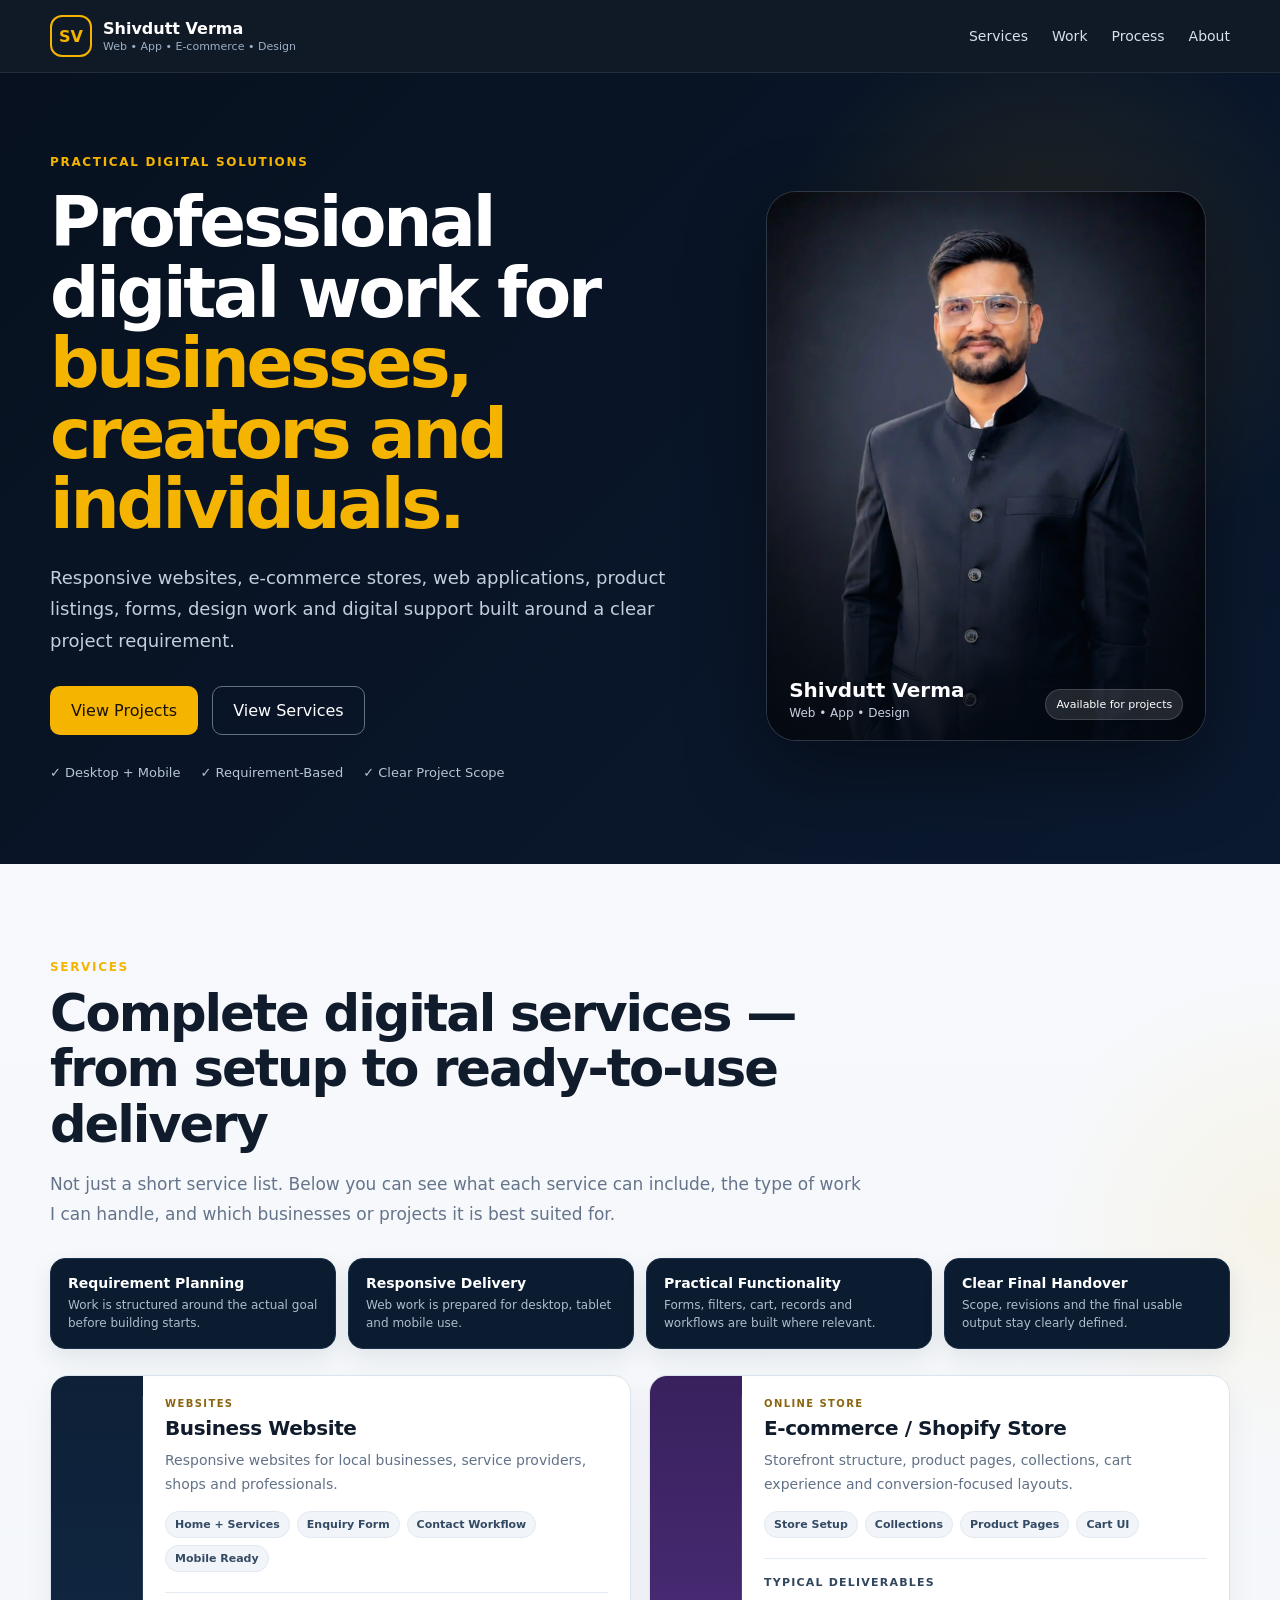
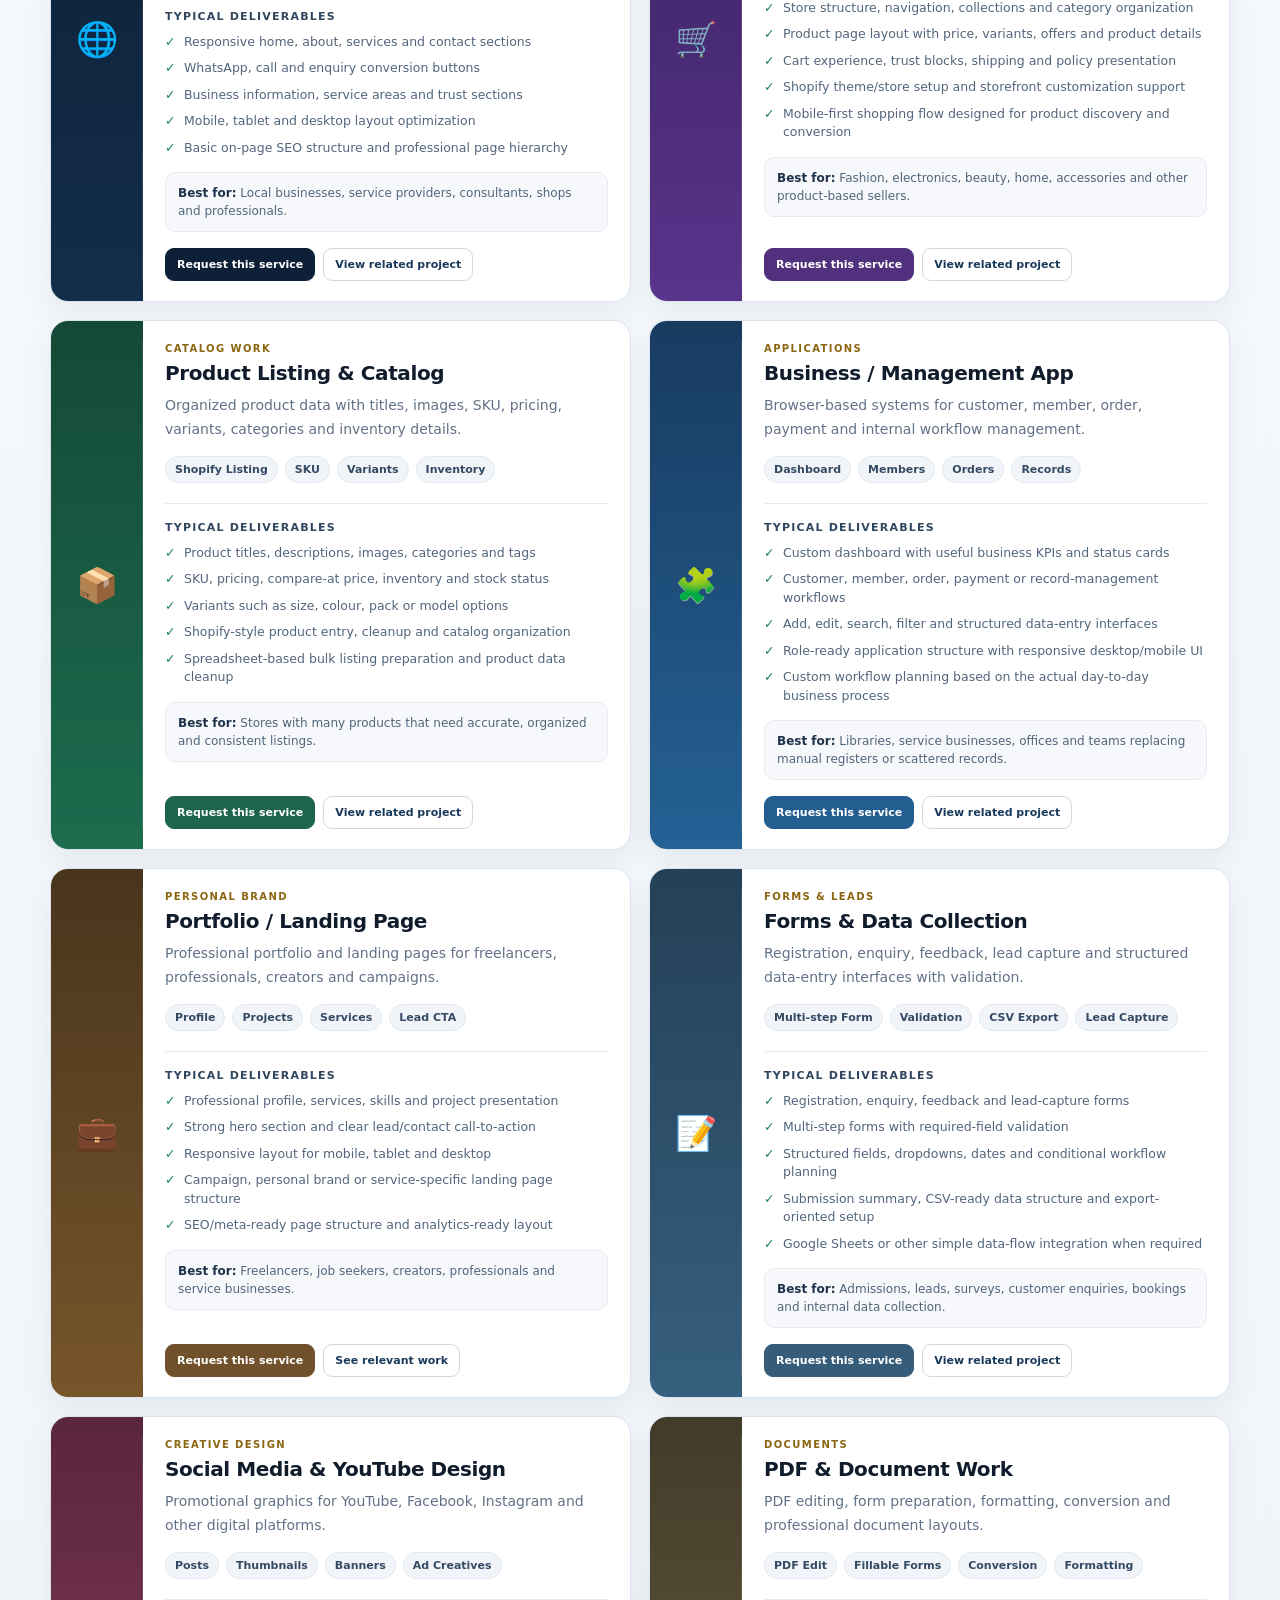
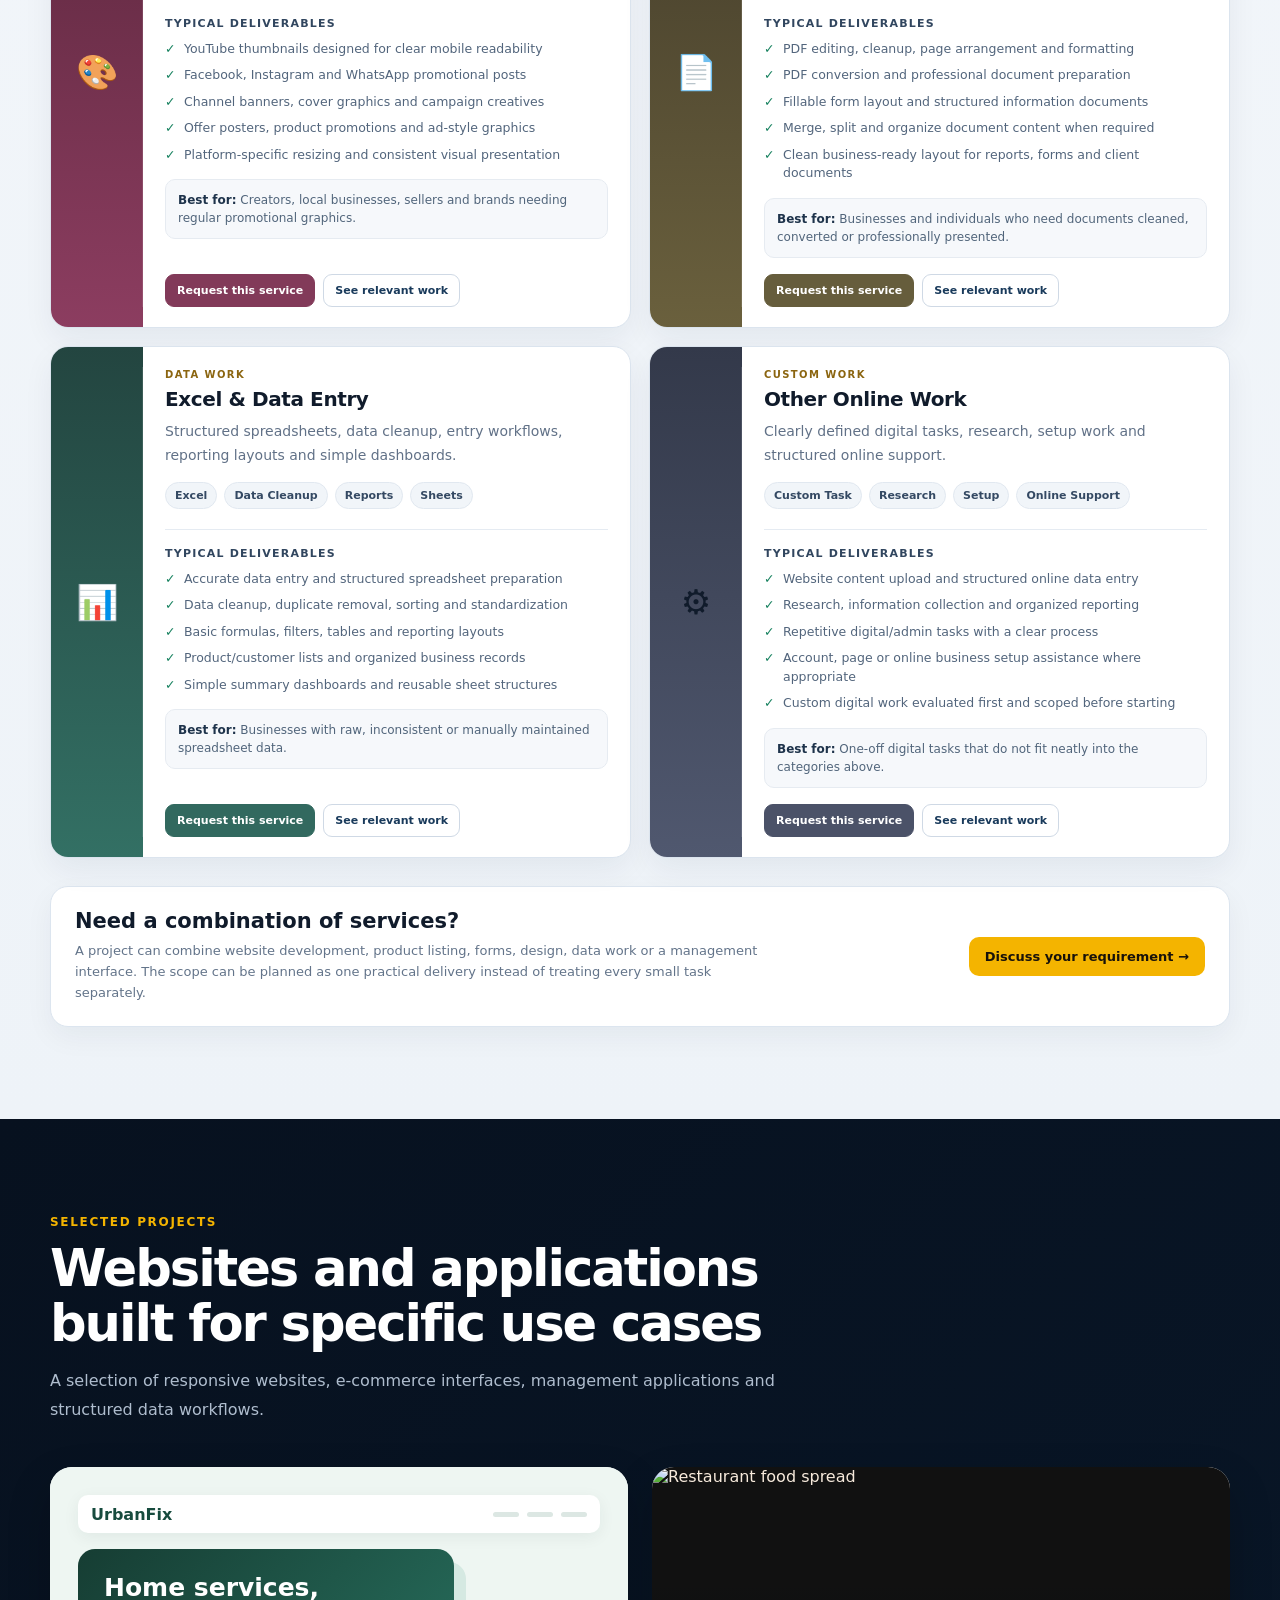
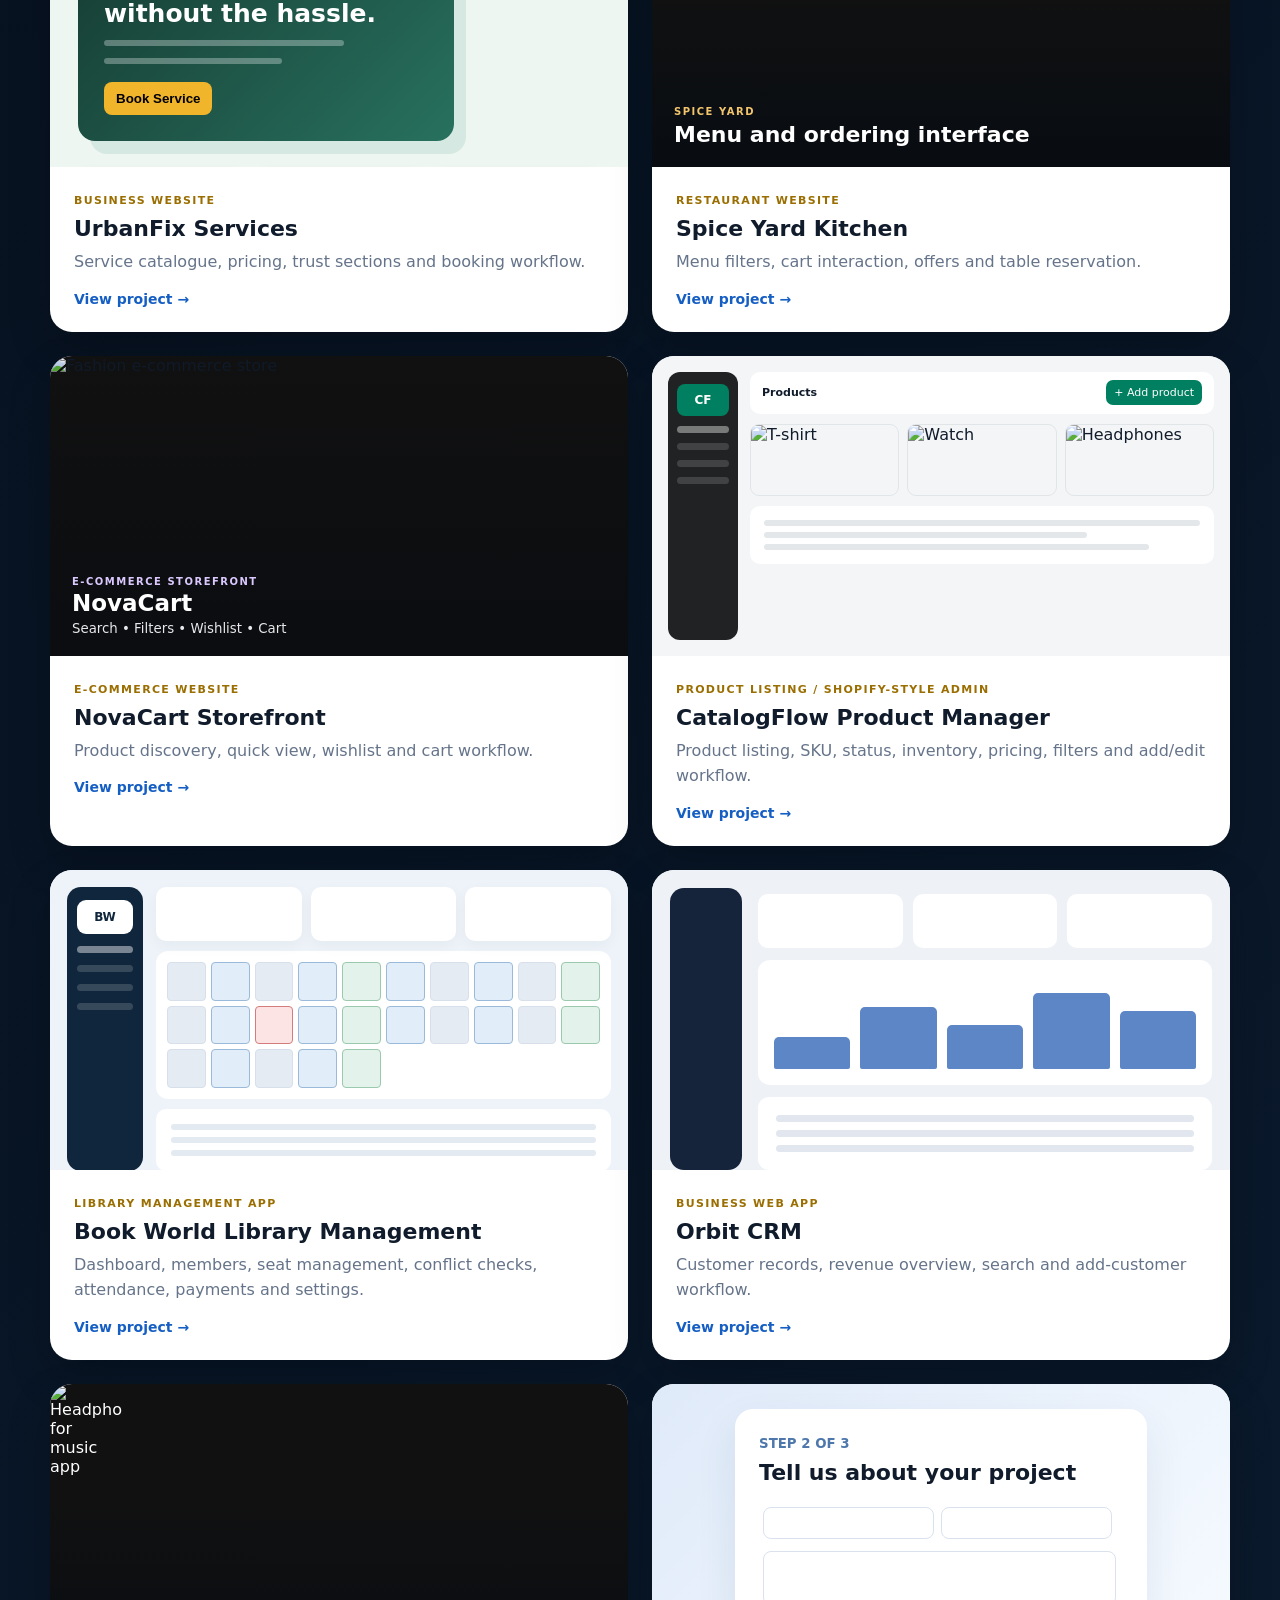
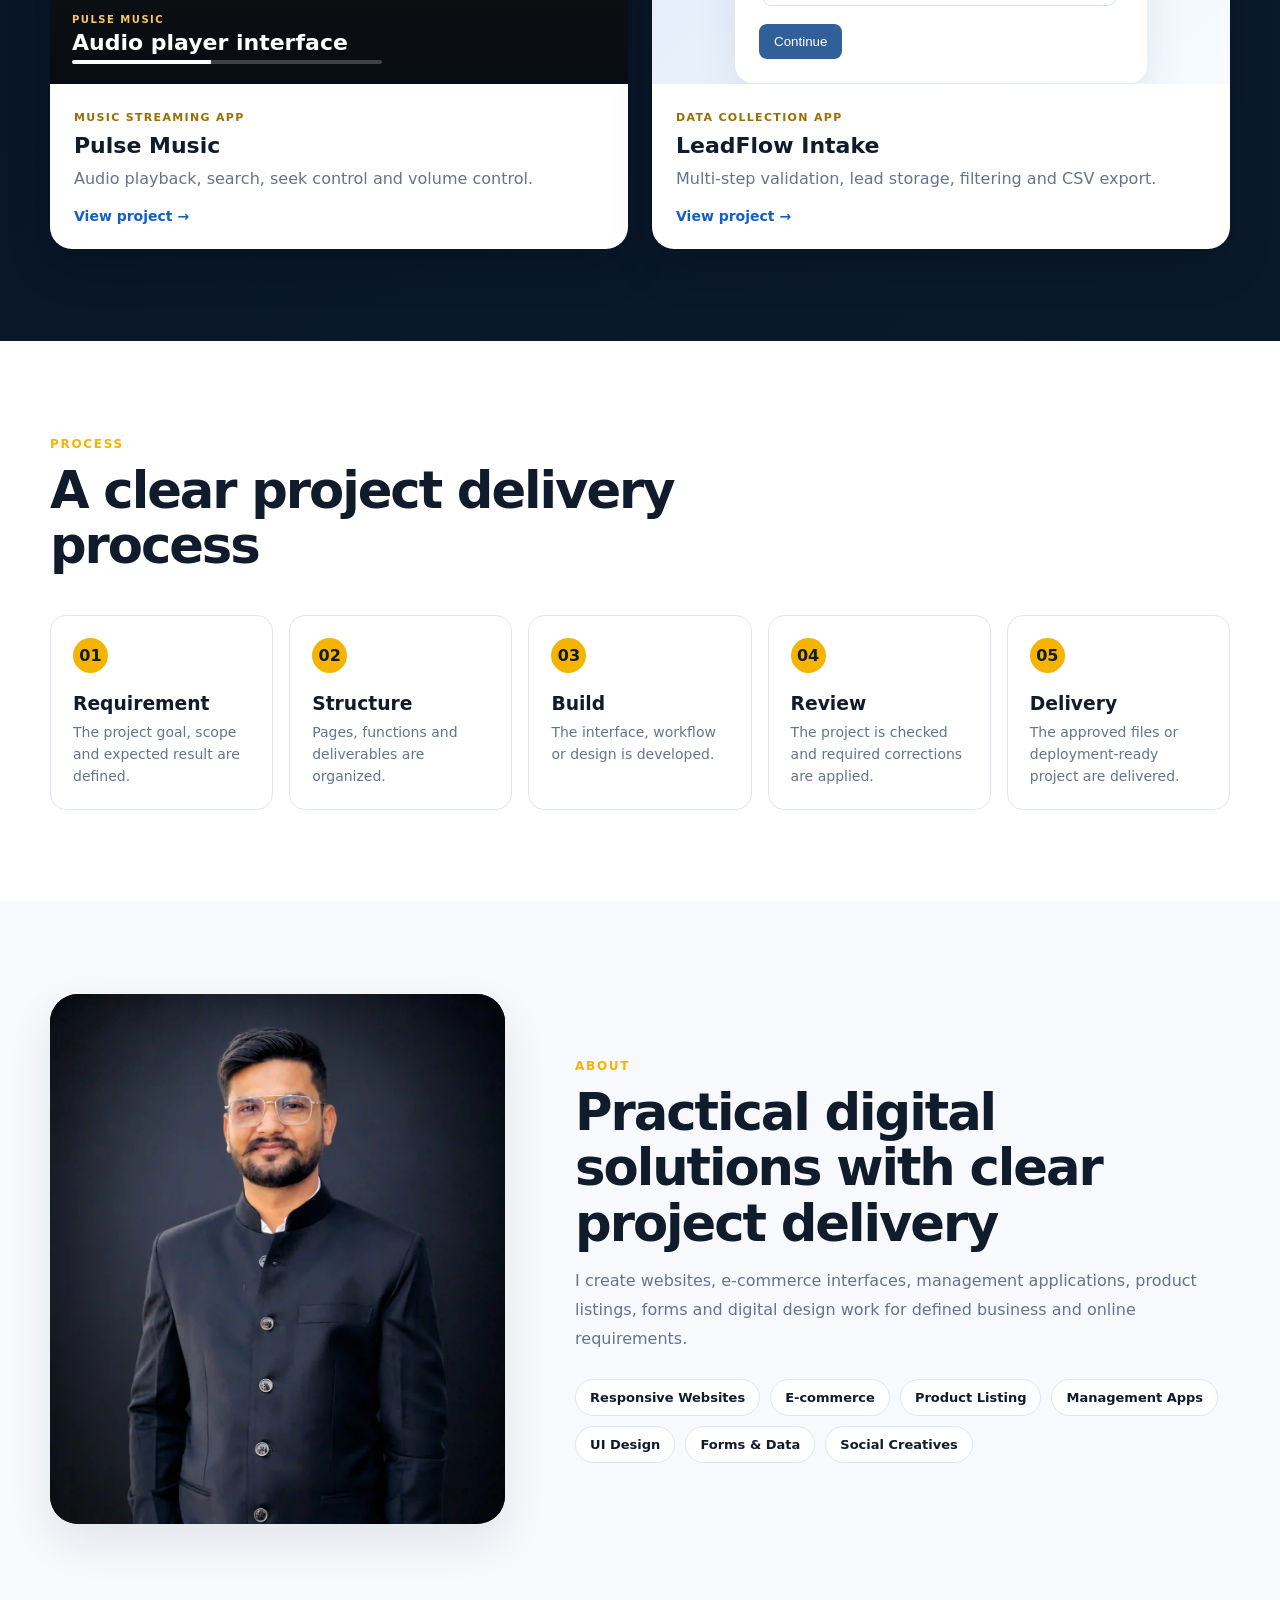
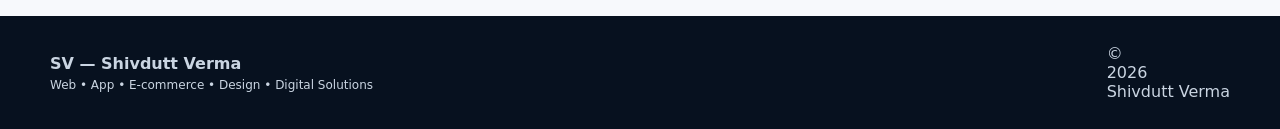
==== commit ca6ffdb3: "Remove public contact details and clean portfolio copy" ====
--- a/index.html
+++ b/index.html
@@ -4,41 +4,41 @@
   <meta charset="utf-8">
   <meta name="viewport" content="width=device-width,initial-scale=1">
   <meta name="theme-color" content="#07111f">
-  <meta name="description" content="Shivdutt Verma — websites, e-commerce, web apps, product listing, forms, design and practical digital solutions.">
+  <meta name="description" content="Shivdutt Verma — websites, e-commerce, web applications, product listing, forms, design and digital services.">
   <title>Shivdutt Verma | Web • App • E-commerce • Design</title>
   <link rel="stylesheet" href="styles.css">
   <link rel="stylesheet" href="portfolio-overrides.css">
 </head>
 <body>
-<header class="topbar"><div class="container nav-wrap"><a href="#home" class="brand"><span class="brand-mark">SV</span><span class="brand-copy"><strong>Shivdutt Verma</strong><small>Web • App • E-commerce • Design</small></span></a><button class="menu-btn" id="menuBtn" aria-label="Open menu" aria-expanded="false">☰</button><nav id="navMenu"><a href="#services">Services</a><a href="#work">Work</a><a href="#process">Process</a><a href="#about">About</a><a href="#contact">Contact</a></nav><a class="call-pill" href="tel:+917733085515">Call: 7733085515</a></div></header>
+<header class="topbar"><div class="container nav-wrap"><a href="#home" class="brand"><span class="brand-mark">SV</span><span class="brand-copy"><strong>Shivdutt Verma</strong><small>Web • App • E-commerce • Design</small></span></a><button class="menu-btn" id="menuBtn" aria-label="Open menu" aria-expanded="false">☰</button><nav id="navMenu"><a href="#services">Services</a><a href="#work">Work</a><a href="#process">Process</a><a href="#about">About</a></nav></div></header>
 <main>
-<section class="hero" id="home"><div class="container hero-grid"><div class="hero-copy reveal"><span class="eyebrow">PRACTICAL DIGITAL SOLUTIONS</span><h1>Professional digital work for <span>businesses, creators & individuals.</span></h1><p>Responsive websites, e-commerce stores, practical web apps, product listings, forms, design work and online support — built around a clear requirement and real use case.</p><div class="cta-row"><a class="btn primary" href="#work">Explore My Work</a><a class="btn ghost" target="_blank" rel="noopener" href="https://wa.me/917733085515?text=Hello%20Shivdutt%2C%20I%20want%20to%20discuss%20a%20project.">WhatsApp Me</a></div><div class="trust-row"><span>✓ Desktop + Mobile</span><span>✓ Requirement-Based</span><span>✓ Direct Communication</span></div></div><div class="portrait-wrap reveal"><div class="portrait-card"><img data-pro-portrait src="assets/shivdutt-verma.jpg" alt="Shivdutt Verma professional portrait" width="2160" height="2700" fetchpriority="high"><div class="portrait-overlay"><div><strong>Shivdutt Verma</strong><span>Web • App • Design</span></div><span class="available">Available for work</span></div></div></div></div></section>
+<section class="hero" id="home"><div class="container hero-grid"><div class="hero-copy reveal"><span class="eyebrow">PRACTICAL DIGITAL SOLUTIONS</span><h1>Professional digital work for <span>businesses, creators and individuals.</span></h1><p>Responsive websites, e-commerce stores, web applications, product listings, forms, design work and digital support built around a clear project requirement.</p><div class="cta-row"><a class="btn primary" href="#work">View Projects</a><a class="btn ghost" href="#services">View Services</a></div><div class="trust-row"><span>✓ Desktop + Mobile</span><span>✓ Requirement-Based</span><span>✓ Clear Project Scope</span></div></div><div class="portrait-wrap reveal"><div class="portrait-card"><img data-pro-portrait src="assets/shivdutt-verma.jpg" alt="Shivdutt Verma professional portrait" width="2160" height="2700" fetchpriority="high"><div class="portrait-overlay"><div><strong>Shivdutt Verma</strong><span>Web • App • Design</span></div><span class="available">Available for projects</span></div></div></div></div></section>
 
-<section class="section light services-section" id="services"><div class="container"><div class="section-head services-head reveal"><span class="eyebrow">SERVICES</span><h2>Digital work I can actually build and deliver</h2><p>Choose the type of work you need. Each service below shows the practical deliverables, so you can immediately understand what I can prepare for your business or online work.</p></div><div class="service-grid service-grid-pro">
-<article class="service-card service-pro reveal"><div class="service-icon">🌐</div><div class="service-content"><span class="service-kicker">WEBSITES</span><h3>Business Website</h3><p>Professional responsive website for local businesses, service providers, shops and professionals.</p><div class="service-tags"><span>Home + Services</span><span>WhatsApp</span><span>Contact Form</span><span>Mobile Ready</span></div></div></article>
-<article class="service-card service-pro reveal"><div class="service-icon">🛒</div><div class="service-content"><span class="service-kicker">ONLINE STORE</span><h3>E-commerce / Shopify Store</h3><p>Storefront structure, product pages, collections, cart experience and conversion-focused layout.</p><div class="service-tags"><span>Store Setup</span><span>Collections</span><span>Product Pages</span><span>Cart UI</span></div></div></article>
-<article class="service-card service-pro reveal"><div class="service-icon">📦</div><div class="service-content"><span class="service-kicker">CATALOG WORK</span><h3>Product Listing & Catalog</h3><p>Upload and organize product data with titles, images, SKU, price, variants, category and inventory details.</p><div class="service-tags"><span>Shopify Listing</span><span>SKU</span><span>Variants</span><span>Inventory</span></div></div></article>
-<article class="service-card service-pro reveal"><div class="service-icon">🧩</div><div class="service-content"><span class="service-kicker">APPLICATIONS</span><h3>Business / Management App</h3><p>Practical browser-based systems such as library management, CRM, customer, order and internal workflow tools.</p><div class="service-tags"><span>Dashboard</span><span>Members</span><span>Orders</span><span>Records</span></div></div></article>
-<article class="service-card service-pro reveal"><div class="service-icon">💼</div><div class="service-content"><span class="service-kicker">PERSONAL BRAND</span><h3>Portfolio / Landing Page</h3><p>Professional single-page or multi-section portfolio for freelancers, professionals, creators and campaigns.</p><div class="service-tags"><span>Profile</span><span>Projects</span><span>Services</span><span>Lead CTA</span></div></div></article>
+<section class="section light services-section" id="services"><div class="container"><div class="section-head services-head reveal"><span class="eyebrow">SERVICES</span><h2>Digital services for business and online work</h2><p>Each service is organized around a defined scope, practical deliverables and a usable final result.</p></div><div class="service-grid service-grid-pro">
+<article class="service-card service-pro reveal"><div class="service-icon">🌐</div><div class="service-content"><span class="service-kicker">WEBSITES</span><h3>Business Website</h3><p>Responsive websites for local businesses, service providers, shops and professionals.</p><div class="service-tags"><span>Home + Services</span><span>Enquiry Form</span><span>Contact Workflow</span><span>Mobile Ready</span></div></div></article>
+<article class="service-card service-pro reveal"><div class="service-icon">🛒</div><div class="service-content"><span class="service-kicker">ONLINE STORE</span><h3>E-commerce / Shopify Store</h3><p>Storefront structure, product pages, collections, cart experience and conversion-focused layouts.</p><div class="service-tags"><span>Store Setup</span><span>Collections</span><span>Product Pages</span><span>Cart UI</span></div></div></article>
+<article class="service-card service-pro reveal"><div class="service-icon">📦</div><div class="service-content"><span class="service-kicker">CATALOG WORK</span><h3>Product Listing & Catalog</h3><p>Organized product data with titles, images, SKU, pricing, variants, categories and inventory details.</p><div class="service-tags"><span>Shopify Listing</span><span>SKU</span><span>Variants</span><span>Inventory</span></div></div></article>
+<article class="service-card service-pro reveal"><div class="service-icon">🧩</div><div class="service-content"><span class="service-kicker">APPLICATIONS</span><h3>Business / Management App</h3><p>Browser-based systems for customer, member, order, payment and internal workflow management.</p><div class="service-tags"><span>Dashboard</span><span>Members</span><span>Orders</span><span>Records</span></div></div></article>
+<article class="service-card service-pro reveal"><div class="service-icon">💼</div><div class="service-content"><span class="service-kicker">PERSONAL BRAND</span><h3>Portfolio / Landing Page</h3><p>Professional portfolio and landing pages for freelancers, professionals, creators and campaigns.</p><div class="service-tags"><span>Profile</span><span>Projects</span><span>Services</span><span>Lead CTA</span></div></div></article>
 <article class="service-card service-pro reveal"><div class="service-icon">📝</div><div class="service-content"><span class="service-kicker">FORMS & LEADS</span><h3>Forms & Data Collection</h3><p>Registration, enquiry, feedback, lead capture and structured data-entry interfaces with validation.</p><div class="service-tags"><span>Multi-step Form</span><span>Validation</span><span>CSV Export</span><span>Lead Capture</span></div></div></article>
-<article class="service-card service-pro reveal"><div class="service-icon">🎨</div><div class="service-content"><span class="service-kicker">CREATIVE DESIGN</span><h3>Social Media & YouTube Design</h3><p>Professional posts and creatives for Facebook, Instagram, WhatsApp, YouTube and promotional use.</p><div class="service-tags"><span>Posts</span><span>Thumbnails</span><span>Banners</span><span>Ads Creative</span></div></div></article>
-<article class="service-card service-pro reveal"><div class="service-icon">📄</div><div class="service-content"><span class="service-kicker">DOCUMENTS</span><h3>PDF & Document Work</h3><p>PDF editing, form preparation, formatting, conversion and clean professional document preparation.</p><div class="service-tags"><span>PDF Edit</span><span>Fillable Forms</span><span>Conversion</span><span>Formatting</span></div></div></article>
-<article class="service-card service-pro reveal"><div class="service-icon">📊</div><div class="service-content"><span class="service-kicker">DATA WORK</span><h3>Excel & Data Entry</h3><p>Structured spreadsheets, cleanup, data entry, reporting layouts, lists and simple dashboards.</p><div class="service-tags"><span>Excel</span><span>Data Cleanup</span><span>Reports</span><span>Sheets</span></div></div></article>
-<article class="service-card service-pro reveal"><div class="service-icon">⚙️</div><div class="service-content"><span class="service-kicker">CUSTOM WORK</span><h3>Other Online Work</h3><p>If your requirement is digital and can be clearly scoped, I can evaluate it and prepare a practical solution.</p><div class="service-tags"><span>Custom Task</span><span>Research</span><span>Setup</span><span>Online Support</span></div></div></article>
+<article class="service-card service-pro reveal"><div class="service-icon">🎨</div><div class="service-content"><span class="service-kicker">CREATIVE DESIGN</span><h3>Social Media & YouTube Design</h3><p>Promotional graphics for YouTube, Facebook, Instagram and other digital platforms.</p><div class="service-tags"><span>Posts</span><span>Thumbnails</span><span>Banners</span><span>Ad Creatives</span></div></div></article>
+<article class="service-card service-pro reveal"><div class="service-icon">📄</div><div class="service-content"><span class="service-kicker">DOCUMENTS</span><h3>PDF & Document Work</h3><p>PDF editing, form preparation, formatting, conversion and professional document layouts.</p><div class="service-tags"><span>PDF Edit</span><span>Fillable Forms</span><span>Conversion</span><span>Formatting</span></div></div></article>
+<article class="service-card service-pro reveal"><div class="service-icon">📊</div><div class="service-content"><span class="service-kicker">DATA WORK</span><h3>Excel & Data Entry</h3><p>Structured spreadsheets, data cleanup, entry workflows, reporting layouts and simple dashboards.</p><div class="service-tags"><span>Excel</span><span>Data Cleanup</span><span>Reports</span><span>Sheets</span></div></div></article>
+<article class="service-card service-pro reveal"><div class="service-icon">⚙️</div><div class="service-content"><span class="service-kicker">CUSTOM WORK</span><h3>Other Online Work</h3><p>Clearly defined digital tasks, research, setup work and structured online support.</p><div class="service-tags"><span>Custom Task</span><span>Research</span><span>Setup</span><span>Online Support</span></div></div></article>
 </div></div></section>
 
-<section class="section work-section" id="work"><div class="container"><div class="section-head reveal"><span class="eyebrow">WORKING PROJECT DEMOS</span><h2>Projects that match their title, visuals and purpose</h2><p>Each project is a separate working concept. Food and retail projects use matching real photography; application projects show actual interfaces and interactions rather than random placeholder images.</p></div><div class="project-grid">
-<a class="project-card reveal" href="projects/business/index.html"><div class="project-preview business-preview"><div class="mini-nav"><b>UrbanFix</b><i></i><i></i><i></i></div><div class="mini-hero"><strong>Home services, without the hassle.</strong><span></span><span></span><button>Book Service</button></div><div class="mini-row"><i></i><i></i><i></i></div></div><div class="project-meta"><span class="project-type">BUSINESS WEBSITE</span><h3>UrbanFix Services</h3><p>Service catalogue, transparent pricing, trust sections and booking workflow.</p><b>Open working demo →</b></div></a>
-<a class="project-card reveal" href="projects/restaurant/index.html"><div class="project-preview restaurant-preview"><img src="https://images.unsplash.com/photo-1555939594-58d7cb561ad1?auto=format&fit=crop&w=1200&q=86" alt="Restaurant food spread"><div class="preview-overlay"><span>SPICE YARD</span><strong>Matched food photos + ordering UI</strong></div></div><div class="project-meta"><span class="project-type">RESTAURANT WEBSITE</span><h3>Spice Yard Kitchen</h3><p>Matching food photos, menu filters, cart interaction, offers and table reservation.</p><b>Open working demo →</b></div></a>
-<a class="project-card reveal" href="projects/ecommerce/index.html"><div class="project-preview commerce-preview"><img src="https://images.unsplash.com/photo-1445205170230-053b83016050?auto=format&fit=crop&w=1200&q=86" alt="Fashion e-commerce store"><div class="commerce-ui"><span>E-COMMERCE STOREFRONT</span><strong>NovaCart</strong><small>Search • Filters • Wishlist • Cart</small></div></div><div class="project-meta"><span class="project-type">E-COMMERCE WEBSITE</span><h3>NovaCart Storefront</h3><p>Real product photography, product discovery, quick view, wishlist and working cart drawer.</p><b>Open working store →</b></div></a>
-<a class="project-card reveal" href="projects/catalog/index.html"><div class="project-preview catalog-preview"><div class="catalog-side"><b>CF</b><i></i><i></i><i></i><i></i></div><div class="catalog-body"><div class="catalog-top"><b>Products</b><span>+ Add product</span></div><div class="catalog-products"><img src="https://images.unsplash.com/photo-1521572163474-6864f9cf17ab?auto=format&fit=crop&w=300&q=80" alt="T-shirt"><img src="https://images.unsplash.com/photo-1523275335684-37898b6baf30?auto=format&fit=crop&w=300&q=80" alt="Watch"><img src="https://images.unsplash.com/photo-1505740420928-5e560c06d30e?auto=format&fit=crop&w=300&q=80" alt="Headphones"></div><div class="catalog-lines"><i></i><i></i><i></i></div></div></div><div class="project-meta"><span class="project-type">PRODUCT LISTING / SHOPIFY-STYLE ADMIN</span><h3>CatalogFlow Product Manager</h3><p>Product listing, SKU, status, inventory, pricing, filters and add/edit product workflow.</p><b>Open product manager →</b></div></a>
-<a class="project-card reveal" href="projects/library/index.html"><div class="project-preview library-preview"><div class="lib-side"><b>BW</b><i></i><i></i><i></i><i></i></div><div class="lib-main"><div class="lib-kpis"><i></i><i></i><i></i></div><div class="lib-map"><span></span><span></span><span></span><span></span><span></span><span></span><span></span><span></span><span></span><span></span><span></span><span></span><span></span><span></span><span></span><span></span><span></span><span></span><span></span><span></span><span></span><span></span><span></span><span></span><span></span></div><div class="lib-table"><i></i><i></i><i></i></div></div></div><div class="project-meta"><span class="project-type">LIBRARY MANAGEMENT APP</span><h3>Book World Library Management</h3><p>Dashboard, members, 50-seat map, conflict checks, attendance, payments and settings.</p><b>Open working app →</b></div></a>
-<a class="project-card reveal" href="projects/dashboard/index.html"><div class="project-preview dashboard-preview"><aside></aside><div class="dash-main"><div class="dash-kpis"><i></i><i></i><i></i></div><div class="dash-chart"><span></span><span></span><span></span><span></span><span></span></div><div class="dash-table"><i></i><i></i><i></i></div></div></div><div class="project-meta"><span class="project-type">BUSINESS WEB APP</span><h3>Orbit CRM</h3><p>Customers, revenue overview, search and add-customer workflow.</p><b>Open working app →</b></div></a>
-<a class="project-card reveal" href="projects/music/index.html"><div class="project-preview music-preview"><img src="https://unsplash.com/photos/PDX_a_82obo/download?force=true" alt="Headphones for music app"><div class="music-overlay"><span>PULSE MUSIC</span><strong>Working audio playback</strong><i></i></div></div><div class="project-meta"><span class="project-type">MUSIC STREAMING APP</span><h3>Pulse Music</h3><p>Real photography, audio playback, search, seek control and volume control.</p><b>Open working app →</b></div></a>
-<a class="project-card reveal" href="projects/form/index.html"><div class="project-preview form-preview"><div class="form-box"><small>STEP 2 OF 3</small><strong>Tell us about your project</strong><i></i><i></i><i class="wide"></i><button>Continue</button></div></div><div class="project-meta"><span class="project-type">DATA COLLECTION APP</span><h3>LeadFlow Intake</h3><p>Multi-step validation, browser storage, lead filtering and CSV export.</p><b>Open working app →</b></div></a>
+<section class="section work-section" id="work"><div class="container"><div class="section-head reveal"><span class="eyebrow">SELECTED PROJECTS</span><h2>Websites and applications built for specific use cases</h2><p>A selection of responsive websites, e-commerce interfaces, management applications and structured data workflows.</p></div><div class="project-grid">
+<a class="project-card reveal" href="projects/business/index.html"><div class="project-preview business-preview"><div class="mini-nav"><b>UrbanFix</b><i></i><i></i><i></i></div><div class="mini-hero"><strong>Home services, without the hassle.</strong><span></span><span></span><button>Book Service</button></div><div class="mini-row"><i></i><i></i><i></i></div></div><div class="project-meta"><span class="project-type">BUSINESS WEBSITE</span><h3>UrbanFix Services</h3><p>Service catalogue, pricing, trust sections and booking workflow.</p><b>View project →</b></div></a>
+<a class="project-card reveal" href="projects/restaurant/index.html"><div class="project-preview restaurant-preview"><img src="https://images.unsplash.com/photo-1555939594-58d7cb561ad1?auto=format&fit=crop&w=1200&q=86" alt="Restaurant food spread"><div class="preview-overlay"><span>SPICE YARD</span><strong>Menu and ordering interface</strong></div></div><div class="project-meta"><span class="project-type">RESTAURANT WEBSITE</span><h3>Spice Yard Kitchen</h3><p>Menu filters, cart interaction, offers and table reservation.</p><b>View project →</b></div></a>
+<a class="project-card reveal" href="projects/ecommerce/index.html"><div class="project-preview commerce-preview"><img src="https://images.unsplash.com/photo-1445205170230-053b83016050?auto=format&fit=crop&w=1200&q=86" alt="Fashion e-commerce store"><div class="commerce-ui"><span>E-COMMERCE STOREFRONT</span><strong>NovaCart</strong><small>Search • Filters • Wishlist • Cart</small></div></div><div class="project-meta"><span class="project-type">E-COMMERCE WEBSITE</span><h3>NovaCart Storefront</h3><p>Product discovery, quick view, wishlist and cart workflow.</p><b>View project →</b></div></a>
+<a class="project-card reveal" href="projects/catalog/index.html"><div class="project-preview catalog-preview"><div class="catalog-side"><b>CF</b><i></i><i></i><i></i><i></i></div><div class="catalog-body"><div class="catalog-top"><b>Products</b><span>+ Add product</span></div><div class="catalog-products"><img src="https://images.unsplash.com/photo-1521572163474-6864f9cf17ab?auto=format&fit=crop&w=300&q=80" alt="T-shirt"><img src="https://images.unsplash.com/photo-1523275335684-37898b6baf30?auto=format&fit=crop&w=300&q=80" alt="Watch"><img src="https://images.unsplash.com/photo-1505740420928-5e560c06d30e?auto=format&fit=crop&w=300&q=80" alt="Headphones"></div><div class="catalog-lines"><i></i><i></i><i></i></div></div></div><div class="project-meta"><span class="project-type">PRODUCT LISTING / SHOPIFY-STYLE ADMIN</span><h3>CatalogFlow Product Manager</h3><p>Product listing, SKU, status, inventory, pricing, filters and add/edit workflow.</p><b>View project →</b></div></a>
+<a class="project-card reveal" href="projects/library/index.html"><div class="project-preview library-preview"><div class="lib-side"><b>BW</b><i></i><i></i><i></i><i></i></div><div class="lib-main"><div class="lib-kpis"><i></i><i></i><i></i></div><div class="lib-map"><span></span><span></span><span></span><span></span><span></span><span></span><span></span><span></span><span></span><span></span><span></span><span></span><span></span><span></span><span></span><span></span><span></span><span></span><span></span><span></span><span></span><span></span><span></span><span></span><span></span></div><div class="lib-table"><i></i><i></i><i></i></div></div></div><div class="project-meta"><span class="project-type">LIBRARY MANAGEMENT APP</span><h3>Book World Library Management</h3><p>Dashboard, members, seat management, conflict checks, attendance, payments and settings.</p><b>View project →</b></div></a>
+<a class="project-card reveal" href="projects/dashboard/index.html"><div class="project-preview dashboard-preview"><aside></aside><div class="dash-main"><div class="dash-kpis"><i></i><i></i><i></i></div><div class="dash-chart"><span></span><span></span><span></span><span></span><span></span></div><div class="dash-table"><i></i><i></i><i></i></div></div></div><div class="project-meta"><span class="project-type">BUSINESS WEB APP</span><h3>Orbit CRM</h3><p>Customer records, revenue overview, search and add-customer workflow.</p><b>View project →</b></div></a>
+<a class="project-card reveal" href="projects/music/index.html"><div class="project-preview music-preview"><img src="https://unsplash.com/photos/PDX_a_82obo/download?force=true" alt="Headphones for music app"><div class="music-overlay"><span>PULSE MUSIC</span><strong>Audio player interface</strong><i></i></div></div><div class="project-meta"><span class="project-type">MUSIC STREAMING APP</span><h3>Pulse Music</h3><p>Audio playback, search, seek control and volume control.</p><b>View project →</b></div></a>
+<a class="project-card reveal" href="projects/form/index.html"><div class="project-preview form-preview"><div class="form-box"><small>STEP 2 OF 3</small><strong>Tell us about your project</strong><i></i><i></i><i class="wide"></i><button>Continue</button></div></div><div class="project-meta"><span class="project-type">DATA COLLECTION APP</span><h3>LeadFlow Intake</h3><p>Multi-step validation, lead storage, filtering and CSV export.</p><b>View project →</b></div></a>
 </div></div></section>
 
-<section class="section process" id="process"><div class="container"><div class="section-head reveal"><span class="eyebrow">PROCESS</span><h2>A clear delivery process</h2></div><div class="steps"><div class="step reveal"><b>01</b><h3>Requirement</h3><p>You explain the exact work and goal.</p></div><div class="step reveal"><b>02</b><h3>Structure</h3><p>I define sections, functions and deliverables.</p></div><div class="step reveal"><b>03</b><h3>Build</h3><p>The actual interface or design is prepared.</p></div><div class="step reveal"><b>04</b><h3>Review</h3><p>You check it and request corrections.</p></div><div class="step reveal"><b>05</b><h3>Delivery</h3><p>Final files or live-ready project are delivered.</p></div></div></div></section>
-<section class="section about" id="about"><div class="container about-grid"><div class="about-photo reveal"><img data-pro-portrait src="assets/shivdutt-verma.jpg" alt="Shivdutt Verma" width="2160" height="2700" loading="lazy"></div><div class="about-copy reveal"><span class="eyebrow">ABOUT</span><h2>Useful work. Clear communication. No unnecessary complexity.</h2><p>I focus on practical digital work that can be shown, used and delivered — from small business websites and e-commerce stores to management apps, product listing and online design work.</p><div class="skill-pills"><span>Responsive Websites</span><span>E-commerce</span><span>Product Listing</span><span>Management Apps</span><span>UI Design</span><span>Forms & Data</span><span>Social Creatives</span></div></div></div></section>
-<section class="section contact" id="contact"><div class="container contact-grid"><div class="contact-copy reveal"><span class="eyebrow">CONTACT</span><h2>Need something built?</h2><p>Send the requirement, expected delivery time and budget range. I will reply with a practical scope.</p><div class="contact-actions"><a href="tel:+917733085515">☎ +91 77330 85515</a><a target="_blank" rel="noopener" href="https://wa.me/917733085515">💬 WhatsApp Chat</a></div></div><form class="contact-card reveal" id="contactForm"><label>Your name<input id="name" required placeholder="Name"></label><label>Work needed<select id="service"><option>Business Website</option><option>E-commerce / Shopify Store</option><option>Product Listing & Catalog</option><option>Business / Management App</option><option>Portfolio / Landing Page</option><option>Form / Data Collection</option><option>Social Media / YouTube Design</option><option>PDF / Document Work</option><option>Excel / Data Entry</option><option>Other Online Work</option></select></label><label>Requirement<textarea id="message" rows="5" required placeholder="Briefly describe what you need"></textarea></label><button class="btn primary" type="submit">Send on WhatsApp</button></form></div></section>
-</main><footer><div class="container footer-row"><div><strong>SV — Shivdutt Verma</strong><span>Web • App • E-commerce • Design • Digital Solutions</span></div><span>© <span id="year"></span> Shivdutt Verma</span></div></footer><script src="script.js"></script></body></html>+<section class="section process" id="process"><div class="container"><div class="section-head reveal"><span class="eyebrow">PROCESS</span><h2>A clear project delivery process</h2></div><div class="steps"><div class="step reveal"><b>01</b><h3>Requirement</h3><p>The project goal, scope and expected result are defined.</p></div><div class="step reveal"><b>02</b><h3>Structure</h3><p>Pages, functions and deliverables are organized.</p></div><div class="step reveal"><b>03</b><h3>Build</h3><p>The interface, workflow or design is developed.</p></div><div class="step reveal"><b>04</b><h3>Review</h3><p>The project is checked and required corrections are applied.</p></div><div class="step reveal"><b>05</b><h3>Delivery</h3><p>The approved files or deployment-ready project are delivered.</p></div></div></div></section>
+<section class="section about" id="about"><div class="container about-grid"><div class="about-photo reveal"><img data-pro-portrait src="assets/shivdutt-verma.jpg" alt="Shivdutt Verma" width="2160" height="2700" loading="lazy"></div><div class="about-copy reveal"><span class="eyebrow">ABOUT</span><h2>Practical digital solutions with clear project delivery</h2><p>I create websites, e-commerce interfaces, management applications, product listings, forms and digital design work for defined business and online requirements.</p><div class="skill-pills"><span>Responsive Websites</span><span>E-commerce</span><span>Product Listing</span><span>Management Apps</span><span>UI Design</span><span>Forms & Data</span><span>Social Creatives</span></div></div></div></section>
+<section class="section contact" id="contact" hidden></section>
+</main><footer><div class="container footer-row"><div><strong>SV — Shivdutt Verma</strong><span>Web • App • E-commerce • Design • Digital Solutions</span></div><span>© <span id="year"></span> Shivdutt Verma</span></div></footer><script src="script.js"></script></body></html>
--- a/portfolio-overrides.css
+++ b/portfolio-overrides.css
@@ -1 +1 @@
-.restaurant-preview,.music-preview{padding:0!important;background:#111!important;position:relative}.restaurant-preview>img,.music-preview>img{width:100%;height:100%;object-fit:cover;display:block}.restaurant-preview:after,.music-preview:after{content:"";position:absolute;inset:0;background:linear-gradient(180deg,transparent 38%,rgba(7,12,18,.9) 100%)}.preview-overlay,.music-overlay{position:absolute;z-index:2;left:22px;right:22px;bottom:20px;color:#fff;display:grid;gap:5px}.preview-overlay span,.music-overlay span{font-size:10px;font-weight:900;letter-spacing:.15em;color:#f3c66d}.preview-overlay strong,.music-overlay strong{font-size:22px;line-height:1.15}.music-overlay i{display:block;width:58%;height:4px;border-radius:5px;background:linear-gradient(90deg,#fff 0 45%,#ffffff38 45%)}.library-preview{background:#edf3f8;display:grid;grid-template-columns:76px 1fr;padding:17px;gap:13px}.lib-side{background:#10263c;border-radius:14px;padding:13px 10px;display:grid;align-content:start;gap:12px}.lib-side b{display:grid;place-items:center;height:34px;border-radius:9px;background:#fff;color:#10263c;font-size:12px}.lib-side i{height:7px;background:#ffffff29;border-radius:8px}.lib-side i:nth-of-type(1){background:#ffffff70}.lib-main{min-width:0}.lib-kpis{display:grid;grid-template-columns:repeat(3,1fr);gap:9px}.lib-kpis i{height:54px;background:#fff;border-radius:10px;box-shadow:0 5px 15px #1736520a}.lib-map{display:grid;grid-template-columns:repeat(10,1fr);gap:5px;background:#fff;border-radius:12px;padding:11px;margin:10px 0}.lib-map span{aspect-ratio:1;border-radius:4px;background:#e5ebf2;border:1px solid #d7e0ea}.lib-map span:nth-child(2n){background:#e1edf9;border-color:#9bb9d8}.lib-map span:nth-child(5n){background:#e3f2ea;border-color:#9ac9ae}.lib-map span:nth-child(13){background:#fde4e4;border-color:#d47b7b}.lib-table{background:#fff;border-radius:10px;padding:8px}.lib-table i{display:block;height:6px;border-radius:7px;background:#e4eaf1;margin:7px}.project-card:hover .restaurant-preview>img,.project-card:hover .music-preview>img{transform:scale(1.025);transition:.35s}.restaurant-preview>img,.music-preview>img{transition:.35s}.commerce-preview{padding:0!important;position:relative;background:#111;overflow:hidden}.commerce-preview>img{width:100%;height:100%;object-fit:cover;display:block;transition:.35s}.commerce-preview:after{content:"";position:absolute;inset:0;background:linear-gradient(180deg,rgba(10,12,16,.04),rgba(10,12,16,.88))}.commerce-ui{position:absolute;z-index:2;left:22px;right:22px;bottom:20px;color:#fff;display:grid;gap:4px}.commerce-ui span{font-size:10px;font-weight:900;letter-spacing:.15em;color:#dbc8ff}.commerce-ui strong{font-size:23px;line-height:1.1}.commerce-ui small{color:#e8e8ea}.project-card:hover .commerce-preview>img{transform:scale(1.035)}.catalog-preview{background:#f3f5f7;display:grid;grid-template-columns:70px 1fr;padding:16px;gap:12px}.catalog-side{background:#202223;border-radius:12px;padding:12px 9px;display:grid;align-content:start;gap:10px}.catalog-side b{height:32px;display:grid;place-items:center;background:#008060;color:#fff;border-radius:8px;font-size:12px}.catalog-side i{height:7px;border-radius:8px;background:#ffffff25}.catalog-side i:nth-of-type(1){background:#ffffff65}.catalog-body{min-width:0}.catalog-top{height:42px;background:#fff;border-radius:10px;padding:10px 12px;display:flex;justify-content:space-between;align-items:center;font-size:11px}.catalog-top span{background:#008060;color:#fff;border-radius:7px;padding:6px 8px}.catalog-products{display:grid;grid-template-columns:repeat(3,1fr);gap:8px;margin:10px 0}.catalog-products img{width:100%;height:72px;object-fit:cover;border-radius:9px;border:1px solid #e2e5e8}.catalog-lines{background:#fff;border-radius:10px;padding:8px}.catalog-lines i{display:block;height:6px;background:#e4e7ea;border-radius:6px;margin:6px}.catalog-lines i:nth-child(2){width:72%}.catalog-lines i:nth-child(3){width:86%}@media(max-width:760px){.library-preview{grid-template-columns:58px 1fr;padding:12px;gap:9px}.lib-side{padding:9px 7px}.lib-map{gap:3px;padding:8px}.preview-overlay strong,.music-overlay strong,.commerce-ui strong{font-size:18px}.catalog-preview{grid-template-columns:54px 1fr;padding:11px;gap:8px}.catalog-side{padding:8px 6px}.catalog-products img{height:58px}}+.restaurant-preview,.music-preview{padding:0!important;background:#111!important;position:relative}.restaurant-preview>img,.music-preview>img{width:100%;height:100%;object-fit:cover;display:block}.restaurant-preview:after,.music-preview:after{content:"";position:absolute;inset:0;background:linear-gradient(180deg,transparent 38%,rgba(7,12,18,.9) 100%)}.preview-overlay,.music-overlay{position:absolute;z-index:2;left:22px;right:22px;bottom:20px;color:#fff;display:grid;gap:5px}.preview-overlay span,.music-overlay span{font-size:10px;font-weight:900;letter-spacing:.15em;color:#f3c66d}.preview-overlay strong,.music-overlay strong{font-size:22px;line-height:1.15}.music-overlay i{display:block;width:58%;height:4px;border-radius:5px;background:linear-gradient(90deg,#fff 0 45%,#ffffff38 45%)}.library-preview{background:#edf3f8;display:grid;grid-template-columns:76px 1fr;padding:17px;gap:13px}.lib-side{background:#10263c;border-radius:14px;padding:13px 10px;display:grid;align-content:start;gap:12px}.lib-side b{display:grid;place-items:center;height:34px;border-radius:9px;background:#fff;color:#10263c;font-size:12px}.lib-side i{height:7px;background:#ffffff29;border-radius:8px}.lib-side i:nth-of-type(1){background:#ffffff70}.lib-main{min-width:0}.lib-kpis{display:grid;grid-template-columns:repeat(3,1fr);gap:9px}.lib-kpis i{height:54px;background:#fff;border-radius:10px;box-shadow:0 5px 15px #1736520a}.lib-map{display:grid;grid-template-columns:repeat(10,1fr);gap:5px;background:#fff;border-radius:12px;padding:11px;margin:10px 0}.lib-map span{aspect-ratio:1;border-radius:4px;background:#e5ebf2;border:1px solid #d7e0ea}.lib-map span:nth-child(2n){background:#e1edf9;border-color:#9bb9d8}.lib-map span:nth-child(5n){background:#e3f2ea;border-color:#9ac9ae}.lib-map span:nth-child(13){background:#fde4e4;border-color:#d47b7b}.lib-table{background:#fff;border-radius:10px;padding:8px}.lib-table i{display:block;height:6px;border-radius:7px;background:#e4eaf1;margin:7px}.project-card:hover .restaurant-preview>img,.project-card:hover .music-preview>img{transform:scale(1.025);transition:.35s}.restaurant-preview>img,.music-preview>img{transition:.35s}.commerce-preview{padding:0!important;position:relative;background:#111;overflow:hidden}.commerce-preview>img{width:100%;height:100%;object-fit:cover;display:block;transition:.35s}.commerce-preview:after{content:"";position:absolute;inset:0;background:linear-gradient(180deg,rgba(10,12,16,.04),rgba(10,12,16,.88))}.commerce-ui{position:absolute;z-index:2;left:22px;right:22px;bottom:20px;color:#fff;display:grid;gap:4px}.commerce-ui span{font-size:10px;font-weight:900;letter-spacing:.15em;color:#dbc8ff}.commerce-ui strong{font-size:23px;line-height:1.1}.commerce-ui small{color:#e8e8ea}.project-card:hover .commerce-preview>img{transform:scale(1.035)}.catalog-preview{background:#f3f5f7;display:grid;grid-template-columns:70px 1fr;padding:16px;gap:12px}.catalog-side{background:#202223;border-radius:12px;padding:12px 9px;display:grid;align-content:start;gap:10px}.catalog-side b{height:32px;display:grid;place-items:center;background:#008060;color:#fff;border-radius:8px;font-size:12px}.catalog-side i{height:7px;border-radius:8px;background:#ffffff25}.catalog-side i:nth-of-type(1){background:#ffffff65}.catalog-body{min-width:0}.catalog-top{height:42px;background:#fff;border-radius:10px;padding:10px 12px;display:flex;justify-content:space-between;align-items:center;font-size:11px}.catalog-top span{background:#008060;color:#fff;border-radius:7px;padding:6px 8px}.catalog-products{display:grid;grid-template-columns:repeat(3,1fr);gap:8px;margin:10px 0}.catalog-products img{width:100%;height:72px;object-fit:cover;border-radius:9px;border:1px solid #e2e5e8}.catalog-lines{background:#fff;border-radius:10px;padding:8px}.catalog-lines i{display:block;height:6px;background:#e4e7ea;border-radius:6px;margin:6px}.catalog-lines i:nth-child(2){width:72%}.catalog-lines i:nth-child(3){width:86%}.services-section{background:linear-gradient(180deg,#f7f9fc 0%,#eef3f8 100%)}.services-head{max-width:900px}.services-head p{max-width:820px}.service-grid-pro{grid-template-columns:repeat(2,1fr)!important;gap:18px!important}.service-pro{padding:0!important;min-height:0!important;display:grid;grid-template-columns:92px 1fr;overflow:hidden;border:1px solid #dbe4ee!important;box-shadow:0 12px 30px rgba(20,39,62,.06)!important;transition:.25s;background:#fff!important}.service-pro:hover{transform:translateY(-4px);box-shadow:0 18px 42px rgba(20,39,62,.11)!important;border-color:#cad8e6!important}.service-icon{display:grid;place-items:center;font-size:34px;background:linear-gradient(180deg,#0d2037,#132d4a);min-height:100%;position:relative}.service-icon:after{content:"";position:absolute;right:0;top:20px;bottom:20px;width:1px;background:#ffffff1c}.service-content{padding:22px 22px 20px}.service-kicker{display:block!important;font-size:10px!important;letter-spacing:.14em!important;color:#8b6510!important;font-weight:900!important}.service-pro h3{margin:7px 0 9px!important;font-size:20px!important;letter-spacing:-.02em}.service-pro p{margin:0 0 15px!important;font-size:14px!important;line-height:1.62!important;color:#617187!important}.service-tags{display:flex;flex-wrap:wrap;gap:7px}.service-tags span{font-size:11px!important;font-weight:800!important;color:#344963!important;background:#f1f5f9;border:1px solid #e1e8f0;border-radius:999px;padding:6px 9px}.service-pro:nth-child(2) .service-icon{background:linear-gradient(180deg,#38215d,#59348b)}.service-pro:nth-child(3) .service-icon{background:linear-gradient(180deg,#144936,#1c6c4e)}.service-pro:nth-child(4) .service-icon{background:linear-gradient(180deg,#183b60,#246195)}.service-pro:nth-child(5) .service-icon{background:linear-gradient(180deg,#49351c,#77552b)}.service-pro:nth-child(6) .service-icon{background:linear-gradient(180deg,#244057,#365f7e)}.service-pro:nth-child(7) .service-icon{background:linear-gradient(180deg,#5a263c,#8c3d60)}.service-pro:nth-child(8) .service-icon{background:linear-gradient(180deg,#423b2a,#6a603d)}.service-pro:nth-child(9) .service-icon{background:linear-gradient(180deg,#234540,#337064)}.service-pro:nth-child(10) .service-icon{background:linear-gradient(180deg,#33394a,#50586f)}@media(max-width:760px){.library-preview{grid-template-columns:58px 1fr;padding:12px;gap:9px}.lib-side{padding:9px 7px}.lib-map{gap:3px;padding:8px}.preview-overlay strong,.music-overlay strong,.commerce-ui strong{font-size:18px}.catalog-preview{grid-template-columns:54px 1fr;padding:11px;gap:8px}.catalog-side{padding:8px 6px}.catalog-products img{height:58px}.service-grid-pro{grid-template-columns:1fr!important}.service-pro{grid-template-columns:72px 1fr}.service-icon{font-size:28px}.service-content{padding:18px 16px}.service-pro h3{font-size:18px!important}.service-tags{gap:5px}.service-tags span{font-size:10px!important;padding:5px 7px}}
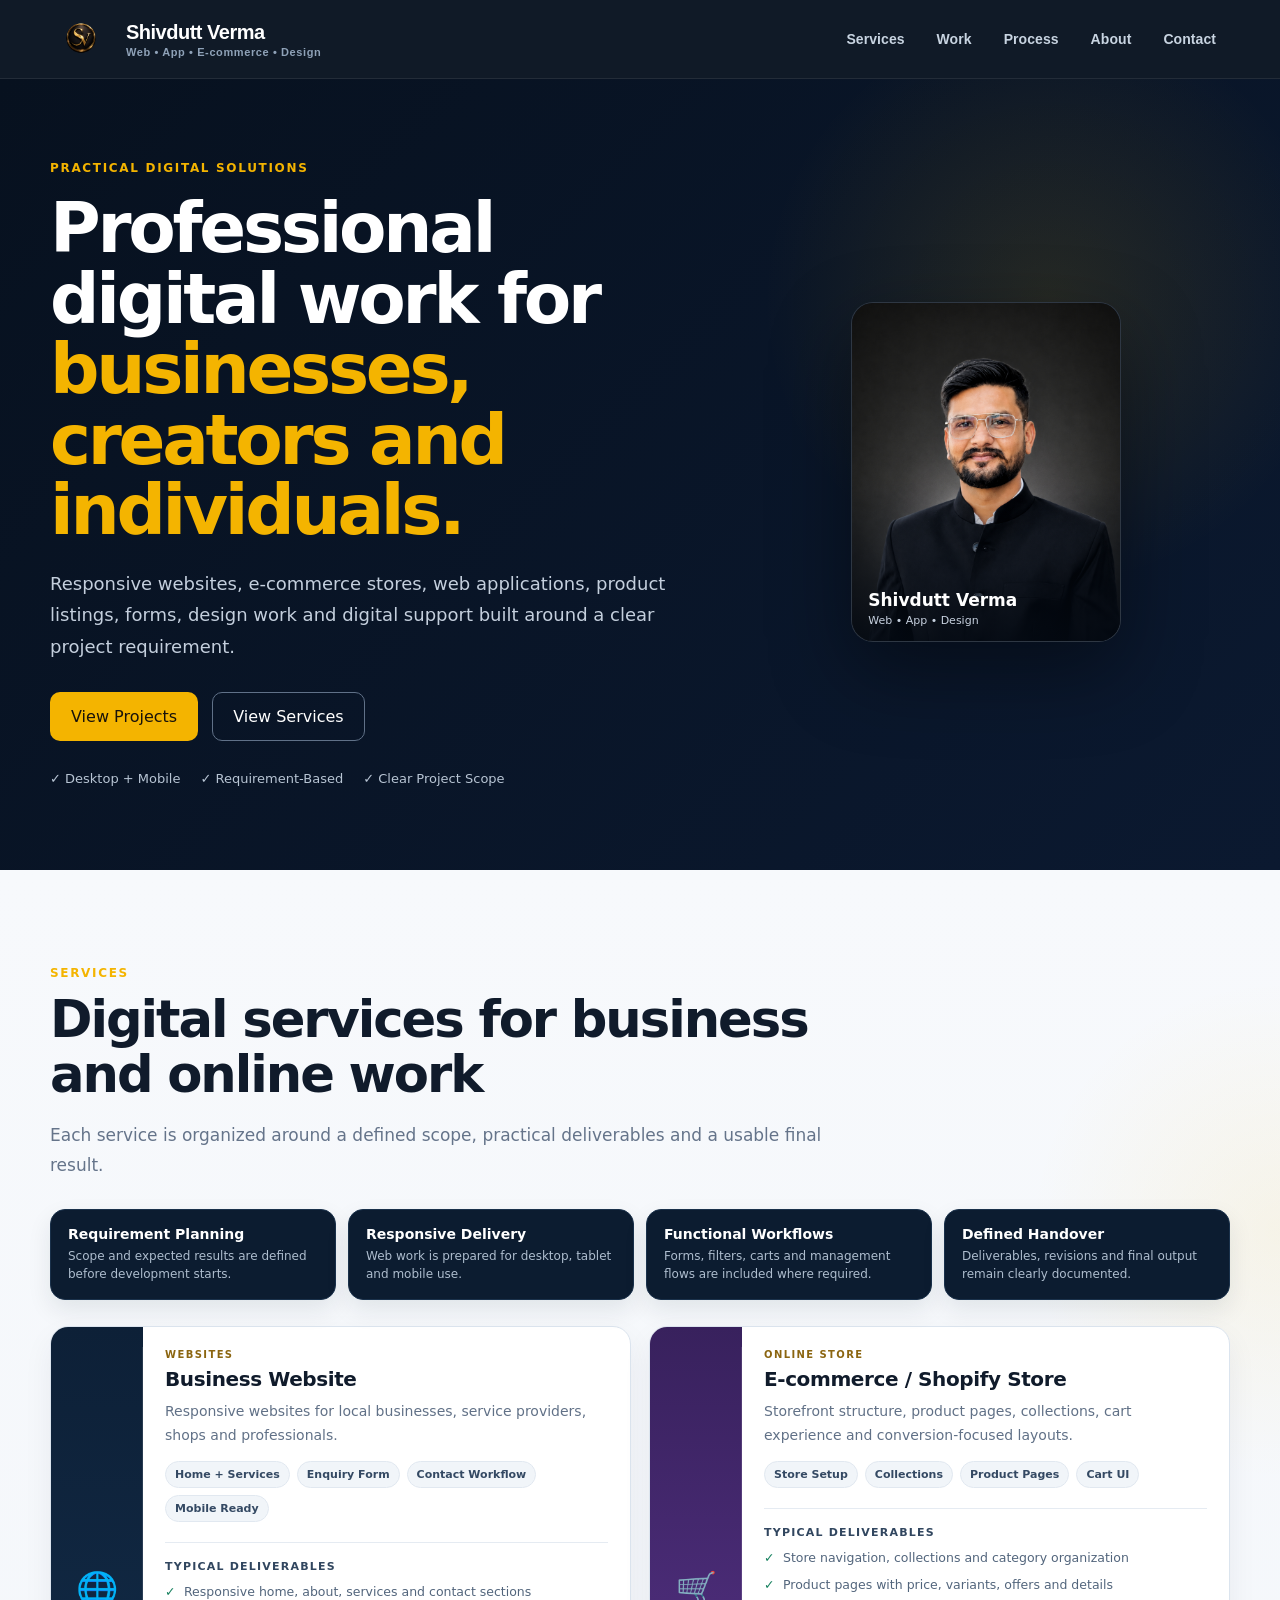
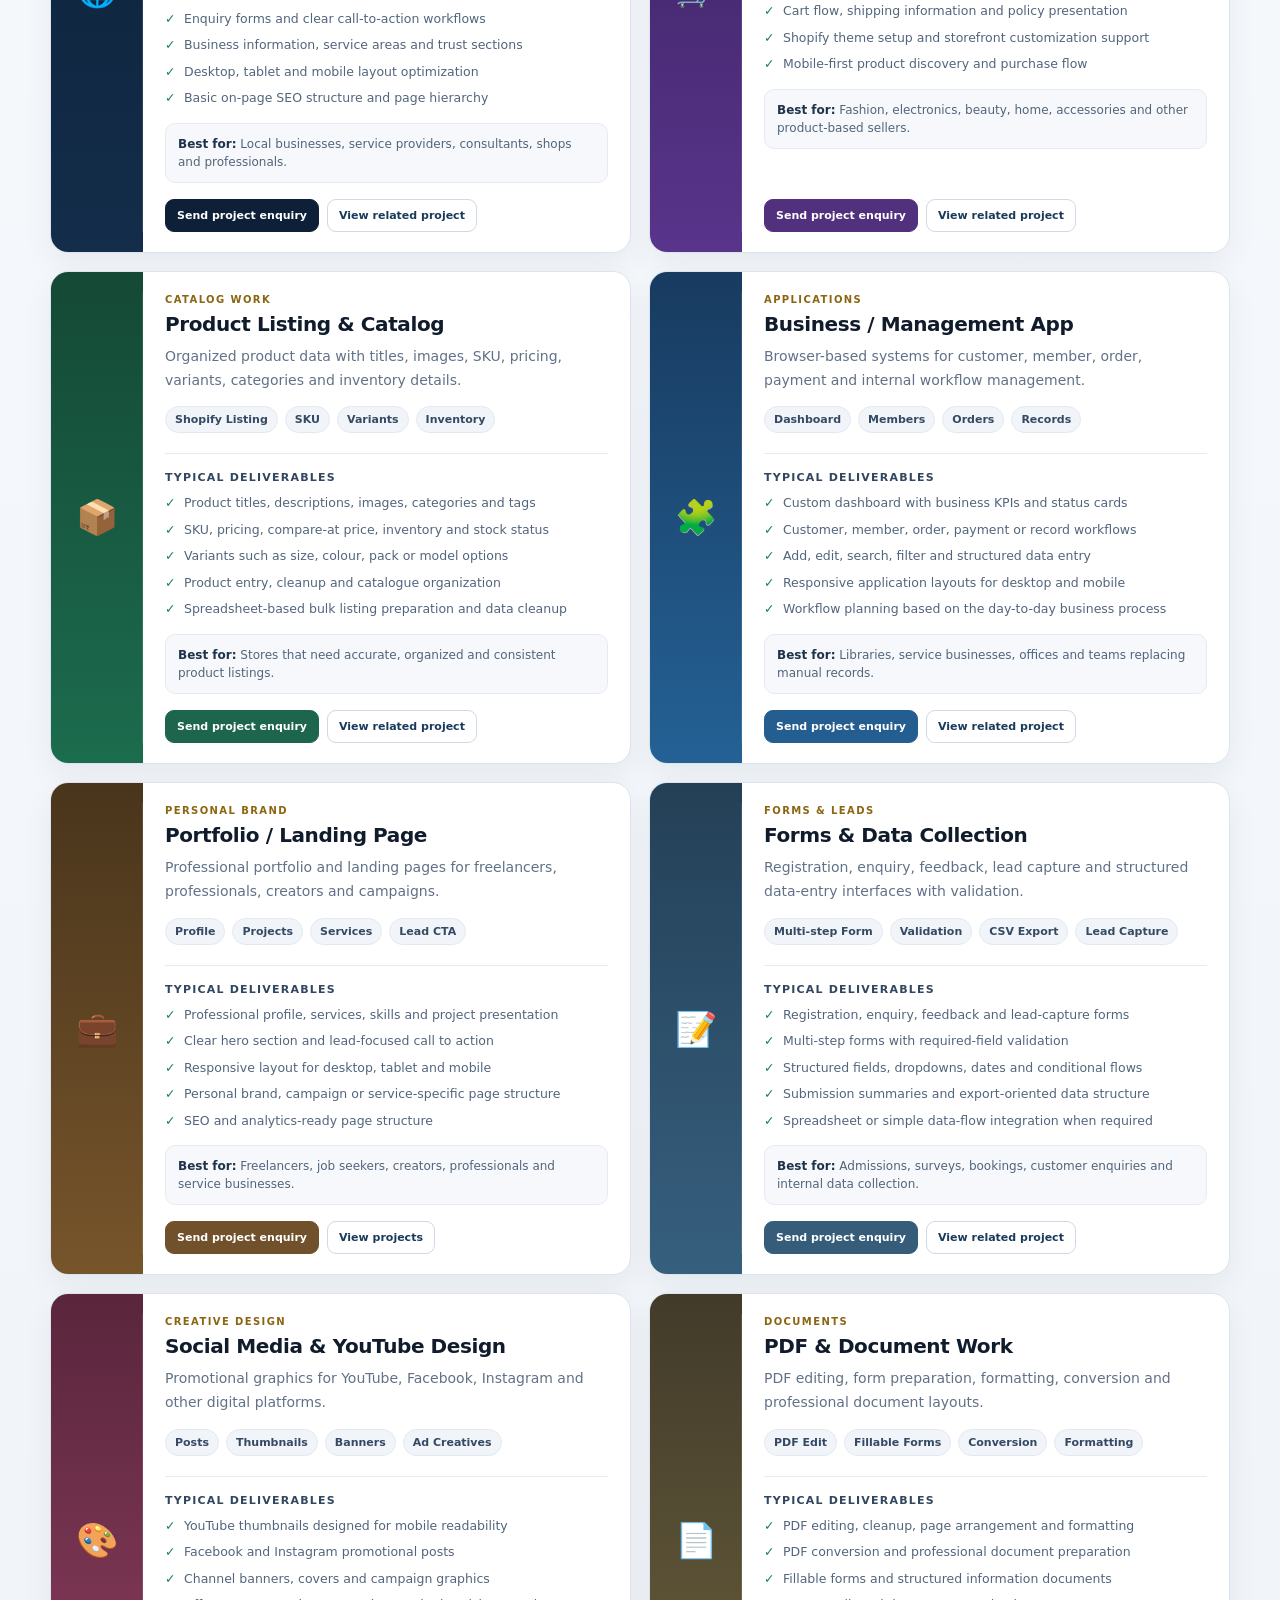
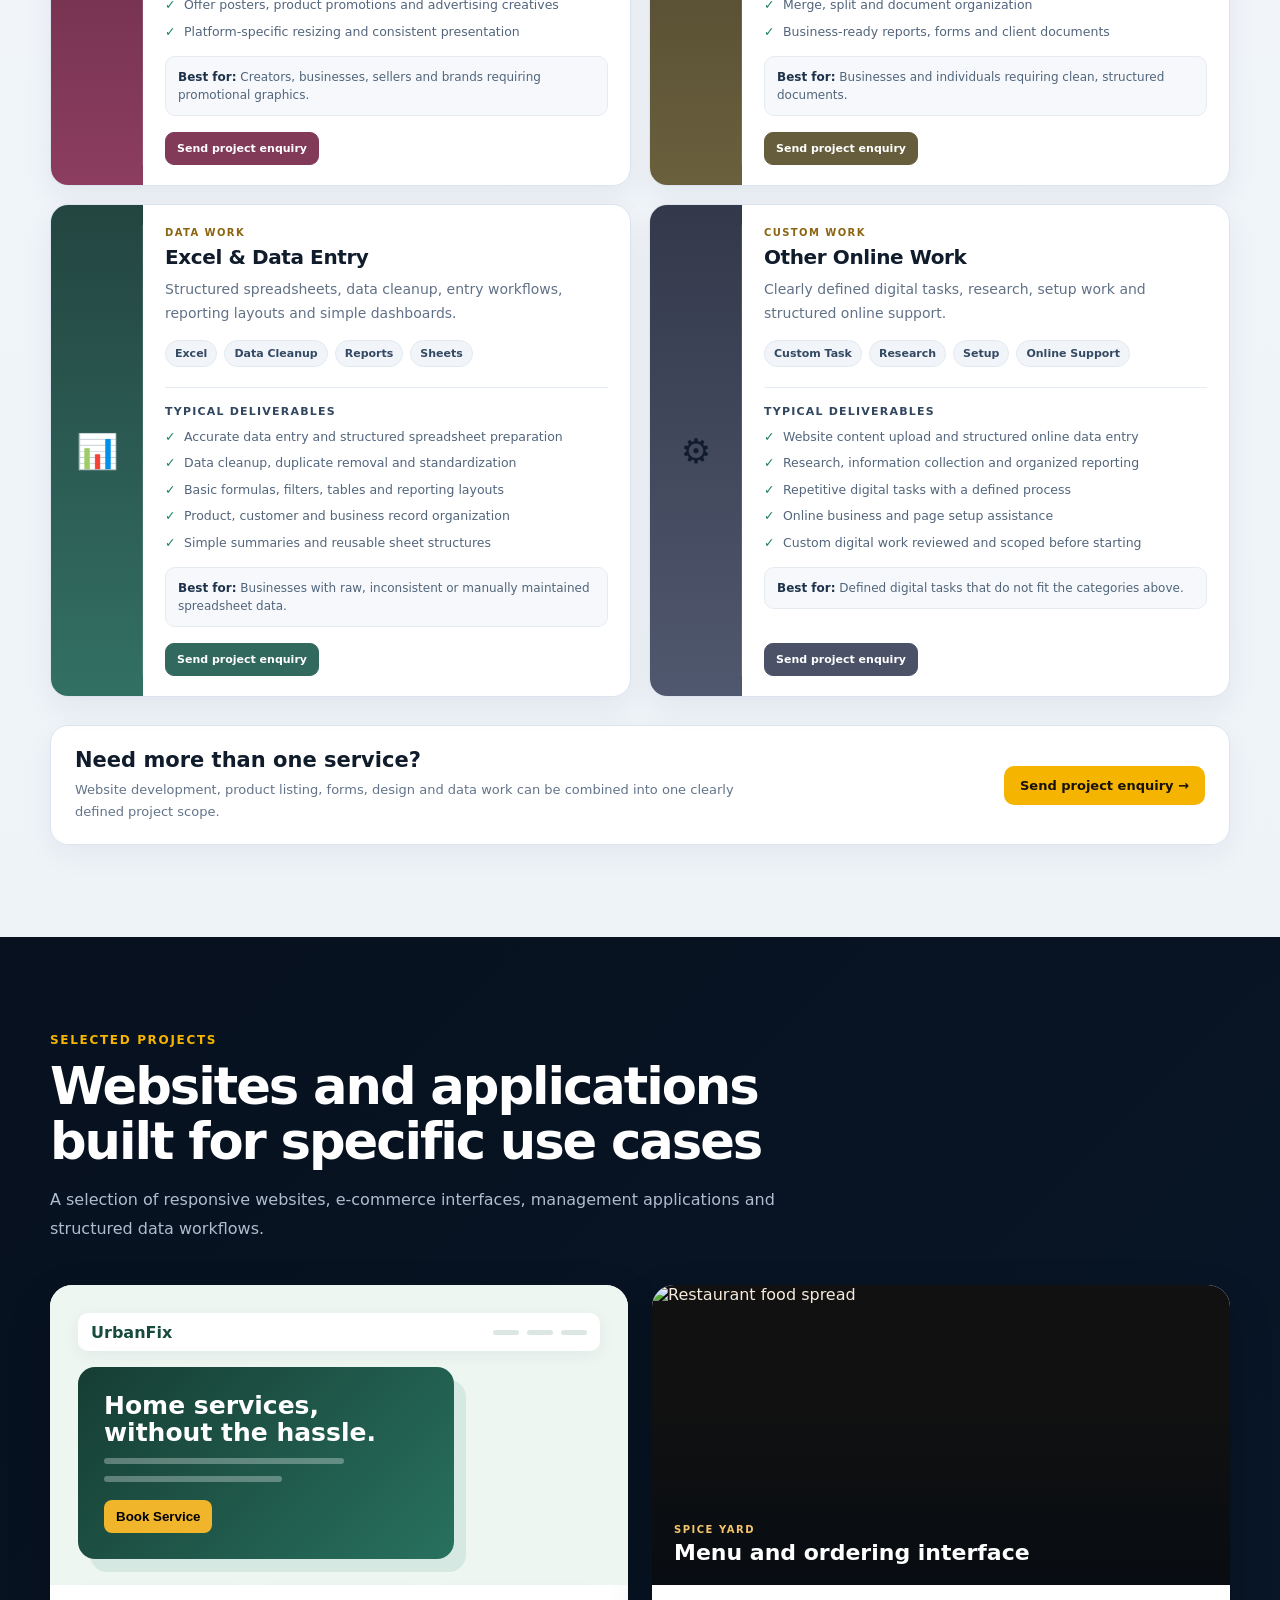
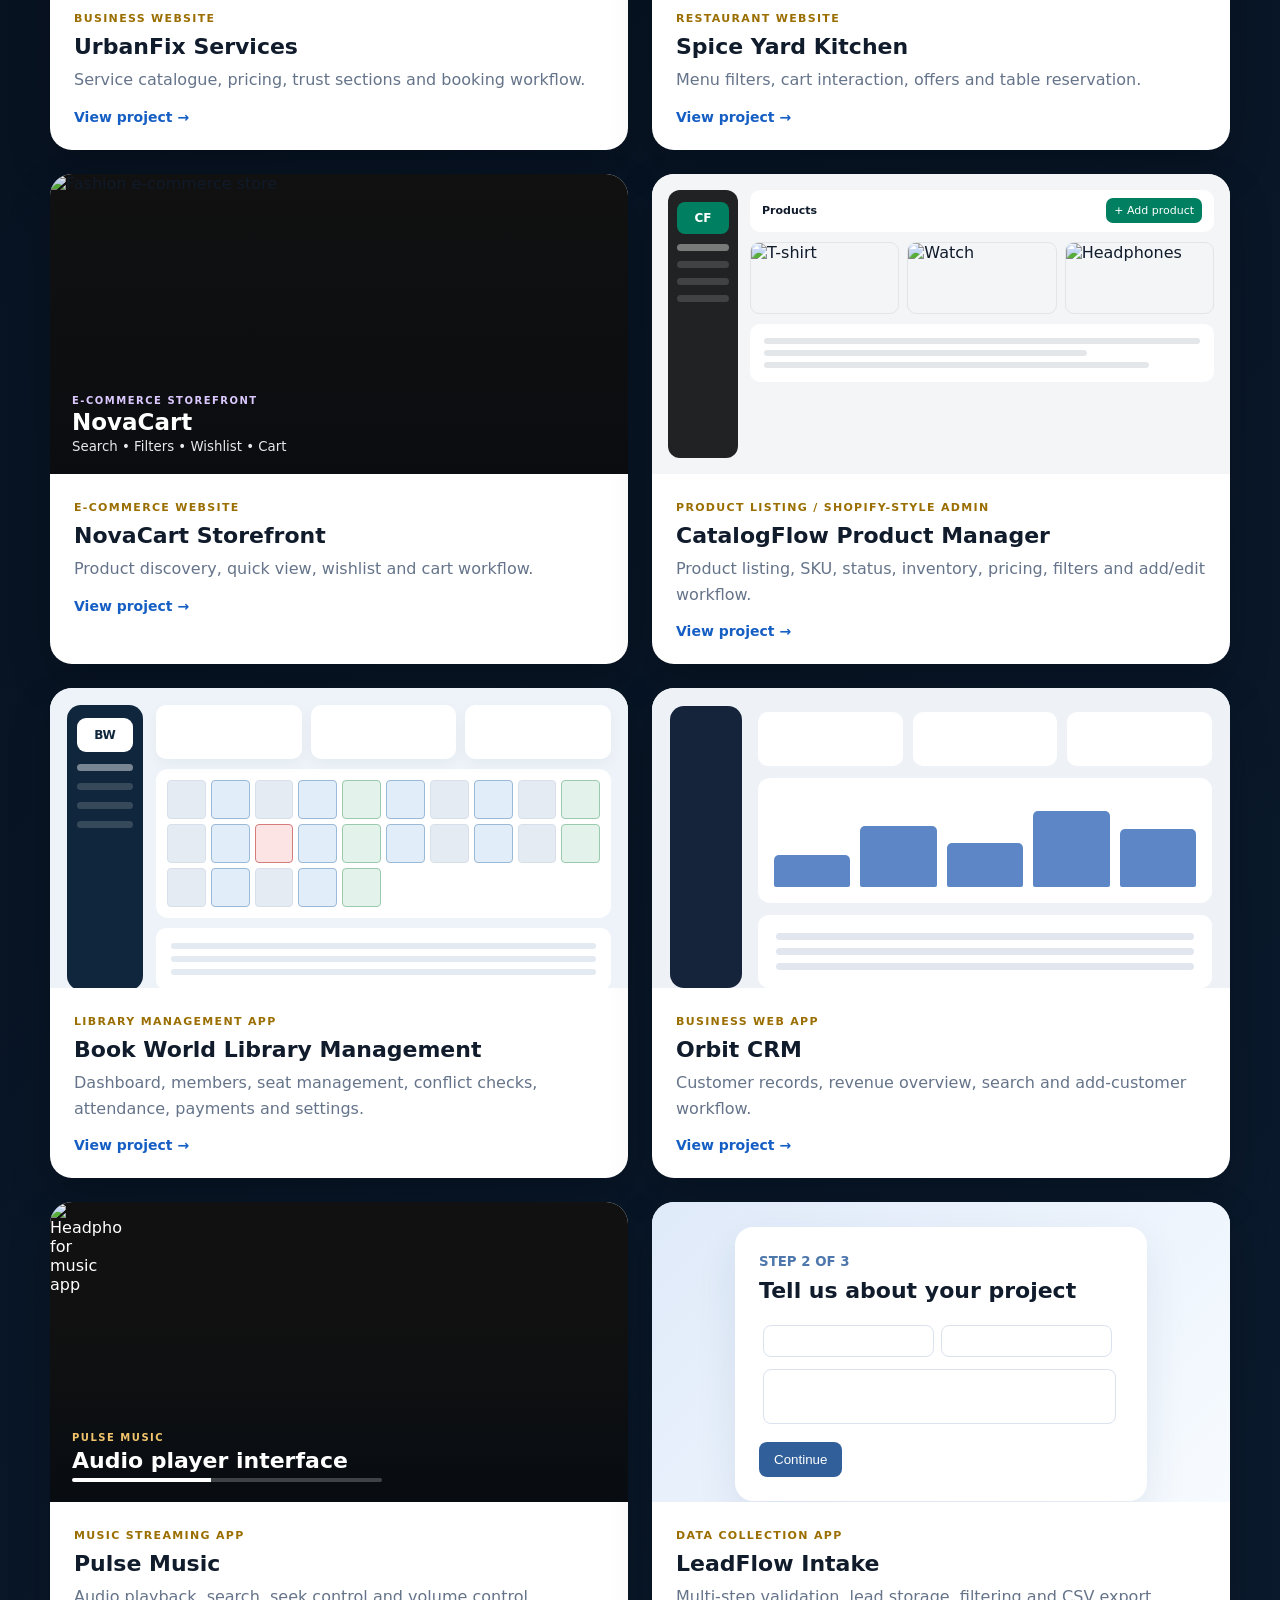
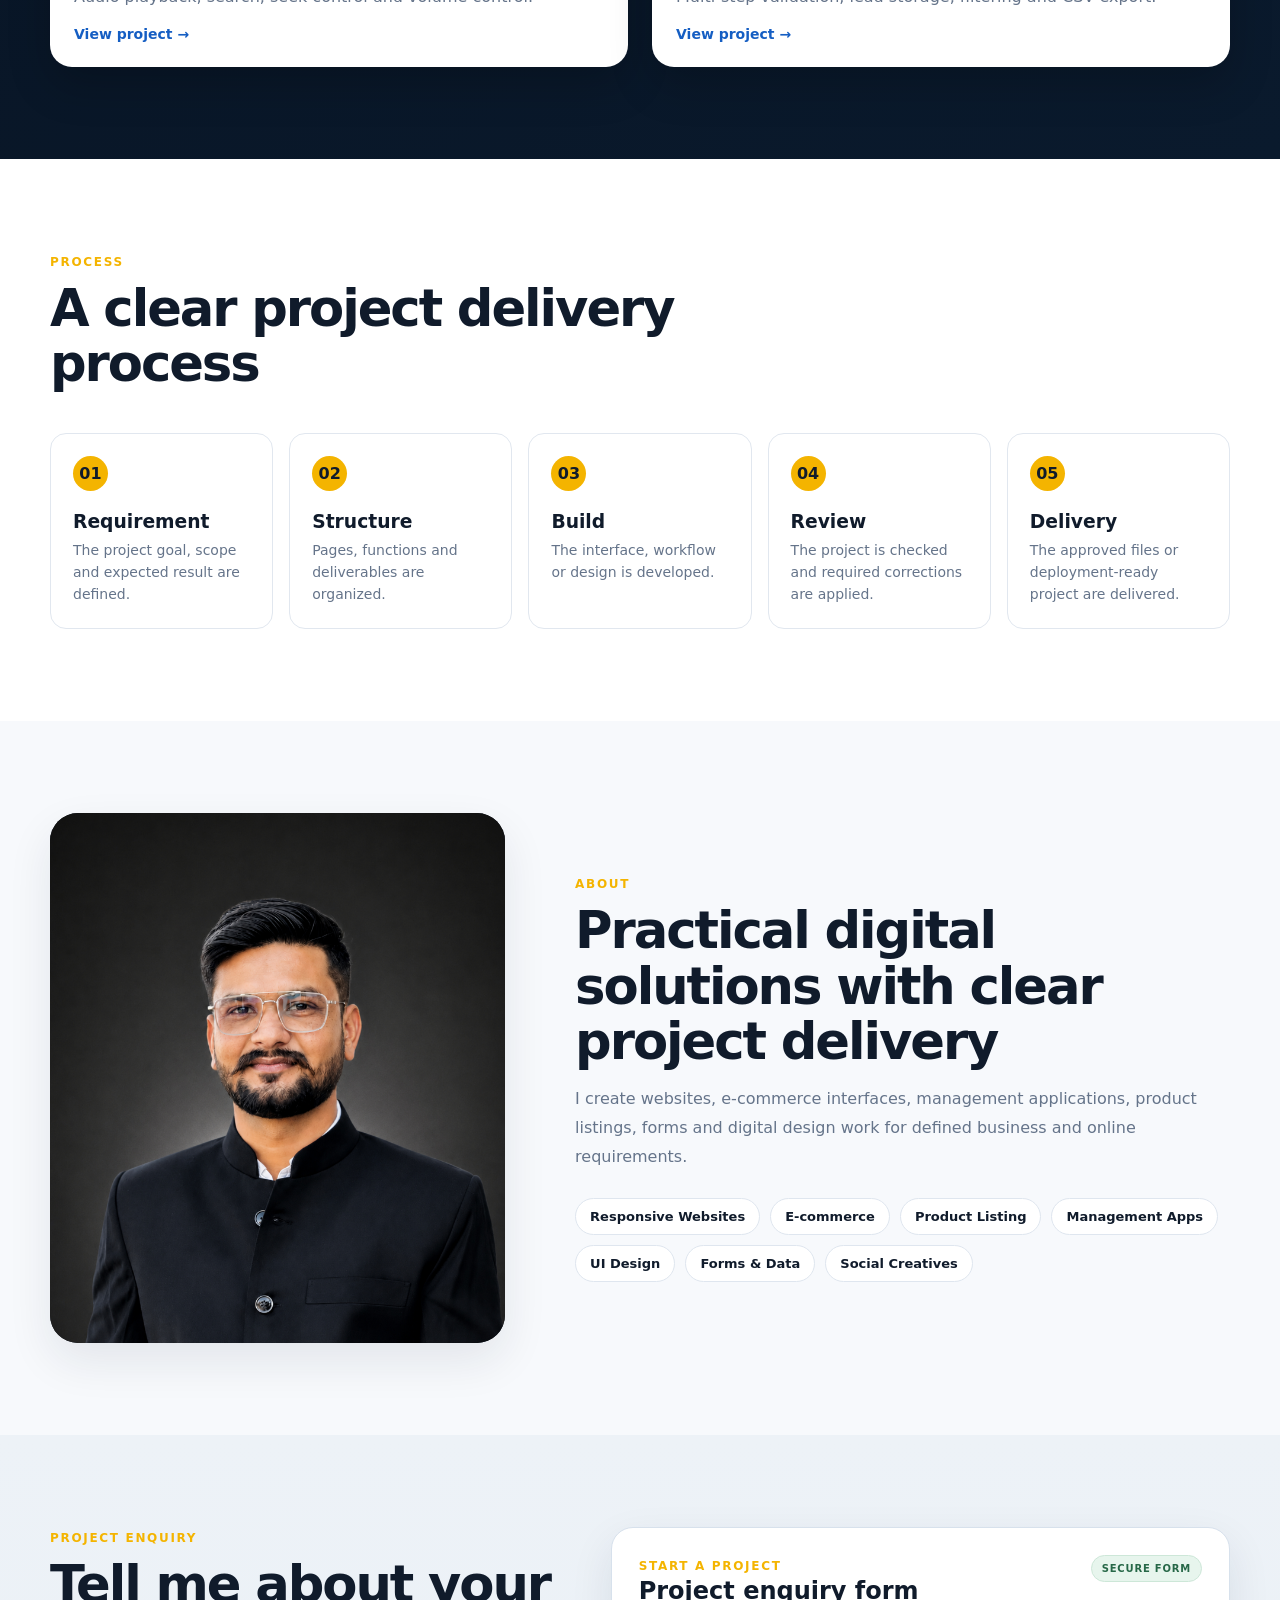
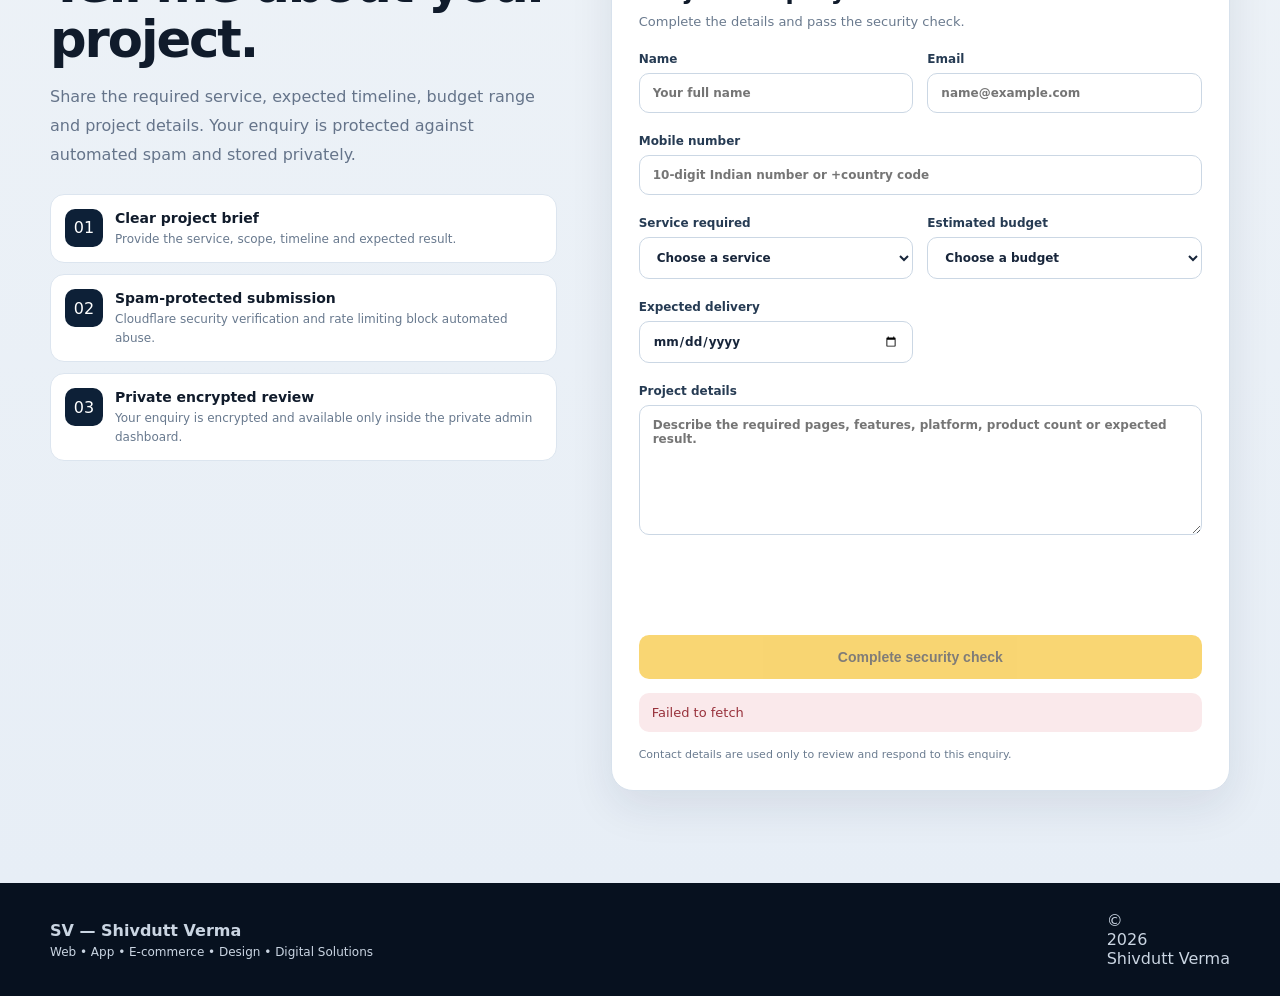
==== commit 966db325: "Replace cached logo markup with direct versioned PNG" ====
--- a/index.html
+++ b/index.html
@@ -6,13 +6,14 @@
   <meta name="theme-color" content="#07111f">
   <meta name="description" content="Shivdutt Verma — websites, e-commerce, web applications, product listing, forms, design and digital services.">
   <title>Shivdutt Verma | Web • App • E-commerce • Design</title>
-  <link rel="stylesheet" href="styles.css">
-  <link rel="stylesheet" href="portfolio-overrides.css">
+  <link rel="stylesheet" href="styles.css?v=20260804-1">
+  <link rel="stylesheet" href="portfolio-overrides.css?v=20260804-1">
+  <link rel="stylesheet" href="brand-fix-20260804.css?v=1">
 </head>
 <body>
-<header class="topbar"><div class="container nav-wrap"><a href="#home" class="brand"><span class="brand-mark">SV</span><span class="brand-copy"><strong>Shivdutt Verma</strong><small>Web • App • E-commerce • Design</small></span></a><button class="menu-btn" id="menuBtn" aria-label="Open menu" aria-expanded="false">☰</button><nav id="navMenu"><a href="#services">Services</a><a href="#work">Work</a><a href="#process">Process</a><a href="#about">About</a></nav></div></header>
+<header class="topbar"><div class="container nav-wrap"><a href="#home" class="brand"><img class="brand-emblem" src="assets/sv-logo-4k.png?v=20260804-1" alt="SV logo" width="62" height="62"><span class="brand-copy"><strong>Shivdutt Verma</strong><small>Web • App • E-commerce • Design</small></span></a><button class="menu-btn" id="menuBtn" aria-label="Open menu" aria-expanded="false">☰</button><nav id="navMenu"><a href="#services">Services</a><a href="#work">Work</a><a href="#process">Process</a><a href="#about">About</a></nav></div></header>
 <main>
-<section class="hero" id="home"><div class="container hero-grid"><div class="hero-copy reveal"><span class="eyebrow">PRACTICAL DIGITAL SOLUTIONS</span><h1>Professional digital work for <span>businesses, creators and individuals.</span></h1><p>Responsive websites, e-commerce stores, web applications, product listings, forms, design work and digital support built around a clear project requirement.</p><div class="cta-row"><a class="btn primary" href="#work">View Projects</a><a class="btn ghost" href="#services">View Services</a></div><div class="trust-row"><span>✓ Desktop + Mobile</span><span>✓ Requirement-Based</span><span>✓ Clear Project Scope</span></div></div><div class="portrait-wrap reveal"><div class="portrait-card"><img data-pro-portrait src="assets/shivdutt-verma.jpg" alt="Shivdutt Verma professional portrait" width="2160" height="2700" fetchpriority="high"><div class="portrait-overlay"><div><strong>Shivdutt Verma</strong><span>Web • App • Design</span></div><span class="available">Available for projects</span></div></div></div></div></section>
+<section class="hero" id="home"><div class="container hero-grid"><div class="hero-copy reveal"><span class="eyebrow">PRACTICAL DIGITAL SOLUTIONS</span><h1>Professional digital work for <span>businesses, creators and individuals.</span></h1><p>Responsive websites, e-commerce stores, web applications, product listings, forms, design work and digital support built around a clear project requirement.</p><div class="cta-row"><a class="btn primary" href="#work">View Projects</a><a class="btn ghost" href="#services">View Services</a></div><div class="trust-row"><span>✓ Desktop + Mobile</span><span>✓ Requirement-Based</span><span>✓ Clear Project Scope</span></div></div><div class="portrait-wrap reveal"><div class="portrait-card"><img data-pro-portrait src="assets/shivdutt-verma.jpg?v=20260804-1" alt="Shivdutt Verma professional portrait" width="2160" height="2700" fetchpriority="high"><div class="portrait-overlay"><div><strong>Shivdutt Verma</strong><span>Web • App • Design</span></div><span class="available">Available for projects</span></div></div></div></div></section>
 
 <section class="section light services-section" id="services"><div class="container"><div class="section-head services-head reveal"><span class="eyebrow">SERVICES</span><h2>Digital services for business and online work</h2><p>Each service is organized around a defined scope, practical deliverables and a usable final result.</p></div><div class="service-grid service-grid-pro">
 <article class="service-card service-pro reveal"><div class="service-icon">🌐</div><div class="service-content"><span class="service-kicker">WEBSITES</span><h3>Business Website</h3><p>Responsive websites for local businesses, service providers, shops and professionals.</p><div class="service-tags"><span>Home + Services</span><span>Enquiry Form</span><span>Contact Workflow</span><span>Mobile Ready</span></div></div></article>
@@ -39,6 +40,6 @@
 </div></div></section>
 
 <section class="section process" id="process"><div class="container"><div class="section-head reveal"><span class="eyebrow">PROCESS</span><h2>A clear project delivery process</h2></div><div class="steps"><div class="step reveal"><b>01</b><h3>Requirement</h3><p>The project goal, scope and expected result are defined.</p></div><div class="step reveal"><b>02</b><h3>Structure</h3><p>Pages, functions and deliverables are organized.</p></div><div class="step reveal"><b>03</b><h3>Build</h3><p>The interface, workflow or design is developed.</p></div><div class="step reveal"><b>04</b><h3>Review</h3><p>The project is checked and required corrections are applied.</p></div><div class="step reveal"><b>05</b><h3>Delivery</h3><p>The approved files or deployment-ready project are delivered.</p></div></div></div></section>
-<section class="section about" id="about"><div class="container about-grid"><div class="about-photo reveal"><img data-pro-portrait src="assets/shivdutt-verma.jpg" alt="Shivdutt Verma" width="2160" height="2700" loading="lazy"></div><div class="about-copy reveal"><span class="eyebrow">ABOUT</span><h2>Practical digital solutions with clear project delivery</h2><p>I create websites, e-commerce interfaces, management applications, product listings, forms and digital design work for defined business and online requirements.</p><div class="skill-pills"><span>Responsive Websites</span><span>E-commerce</span><span>Product Listing</span><span>Management Apps</span><span>UI Design</span><span>Forms & Data</span><span>Social Creatives</span></div></div></div></section>
+<section class="section about" id="about"><div class="container about-grid"><div class="about-photo reveal"><img data-pro-portrait src="assets/shivdutt-verma.jpg?v=20260804-1" alt="Shivdutt Verma" width="2160" height="2700" loading="lazy"></div><div class="about-copy reveal"><span class="eyebrow">ABOUT</span><h2>Practical digital solutions with clear project delivery</h2><p>I create websites, e-commerce interfaces, management applications, product listings, forms and digital design work for defined business and online requirements.</p><div class="skill-pills"><span>Responsive Websites</span><span>E-commerce</span><span>Product Listing</span><span>Management Apps</span><span>UI Design</span><span>Forms & Data</span><span>Social Creatives</span></div></div></div></section>
 <section class="section contact" id="contact" hidden></section>
-</main><footer><div class="container footer-row"><div><strong>SV — Shivdutt Verma</strong><span>Web • App • E-commerce • Design • Digital Solutions</span></div><span>© <span id="year"></span> Shivdutt Verma</span></div></footer><script src="script.js"></script></body></html>
+</main><footer><div class="container footer-row"><div><strong>SV — Shivdutt Verma</strong><span>Web • App • E-commerce • Design • Digital Solutions</span></div><span>© <span id="year"></span> Shivdutt Verma</span></div></footer><script src="script.js?v=20260804-1"></script></body></html>
--- a/portfolio-overrides.css
+++ b/portfolio-overrides.css
@@ -1 +1,4 @@
-.restaurant-preview,.music-preview{padding:0!important;background:#111!important;position:relative}.restaurant-preview>img,.music-preview>img{width:100%;height:100%;object-fit:cover;display:block}.restaurant-preview:after,.music-preview:after{content:"";position:absolute;inset:0;background:linear-gradient(180deg,transparent 38%,rgba(7,12,18,.9) 100%)}.preview-overlay,.music-overlay{position:absolute;z-index:2;left:22px;right:22px;bottom:20px;color:#fff;display:grid;gap:5px}.preview-overlay span,.music-overlay span{font-size:10px;font-weight:900;letter-spacing:.15em;color:#f3c66d}.preview-overlay strong,.music-overlay strong{font-size:22px;line-height:1.15}.music-overlay i{display:block;width:58%;height:4px;border-radius:5px;background:linear-gradient(90deg,#fff 0 45%,#ffffff38 45%)}.library-preview{background:#edf3f8;display:grid;grid-template-columns:76px 1fr;padding:17px;gap:13px}.lib-side{background:#10263c;border-radius:14px;padding:13px 10px;display:grid;align-content:start;gap:12px}.lib-side b{display:grid;place-items:center;height:34px;border-radius:9px;background:#fff;color:#10263c;font-size:12px}.lib-side i{height:7px;background:#ffffff29;border-radius:8px}.lib-side i:nth-of-type(1){background:#ffffff70}.lib-main{min-width:0}.lib-kpis{display:grid;grid-template-columns:repeat(3,1fr);gap:9px}.lib-kpis i{height:54px;background:#fff;border-radius:10px;box-shadow:0 5px 15px #1736520a}.lib-map{display:grid;grid-template-columns:repeat(10,1fr);gap:5px;background:#fff;border-radius:12px;padding:11px;margin:10px 0}.lib-map span{aspect-ratio:1;border-radius:4px;background:#e5ebf2;border:1px solid #d7e0ea}.lib-map span:nth-child(2n){background:#e1edf9;border-color:#9bb9d8}.lib-map span:nth-child(5n){background:#e3f2ea;border-color:#9ac9ae}.lib-map span:nth-child(13){background:#fde4e4;border-color:#d47b7b}.lib-table{background:#fff;border-radius:10px;padding:8px}.lib-table i{display:block;height:6px;border-radius:7px;background:#e4eaf1;margin:7px}.project-card:hover .restaurant-preview>img,.project-card:hover .music-preview>img{transform:scale(1.025);transition:.35s}.restaurant-preview>img,.music-preview>img{transition:.35s}.commerce-preview{padding:0!important;position:relative;background:#111;overflow:hidden}.commerce-preview>img{width:100%;height:100%;object-fit:cover;display:block;transition:.35s}.commerce-preview:after{content:"";position:absolute;inset:0;background:linear-gradient(180deg,rgba(10,12,16,.04),rgba(10,12,16,.88))}.commerce-ui{position:absolute;z-index:2;left:22px;right:22px;bottom:20px;color:#fff;display:grid;gap:4px}.commerce-ui span{font-size:10px;font-weight:900;letter-spacing:.15em;color:#dbc8ff}.commerce-ui strong{font-size:23px;line-height:1.1}.commerce-ui small{color:#e8e8ea}.project-card:hover .commerce-preview>img{transform:scale(1.035)}.catalog-preview{background:#f3f5f7;display:grid;grid-template-columns:70px 1fr;padding:16px;gap:12px}.catalog-side{background:#202223;border-radius:12px;padding:12px 9px;display:grid;align-content:start;gap:10px}.catalog-side b{height:32px;display:grid;place-items:center;background:#008060;color:#fff;border-radius:8px;font-size:12px}.catalog-side i{height:7px;border-radius:8px;background:#ffffff25}.catalog-side i:nth-of-type(1){background:#ffffff65}.catalog-body{min-width:0}.catalog-top{height:42px;background:#fff;border-radius:10px;padding:10px 12px;display:flex;justify-content:space-between;align-items:center;font-size:11px}.catalog-top span{background:#008060;color:#fff;border-radius:7px;padding:6px 8px}.catalog-products{display:grid;grid-template-columns:repeat(3,1fr);gap:8px;margin:10px 0}.catalog-products img{width:100%;height:72px;object-fit:cover;border-radius:9px;border:1px solid #e2e5e8}.catalog-lines{background:#fff;border-radius:10px;padding:8px}.catalog-lines i{display:block;height:6px;background:#e4e7ea;border-radius:6px;margin:6px}.catalog-lines i:nth-child(2){width:72%}.catalog-lines i:nth-child(3){width:86%}.services-section{background:linear-gradient(180deg,#f7f9fc 0%,#eef3f8 100%)}.services-head{max-width:900px}.services-head p{max-width:820px}.service-grid-pro{grid-template-columns:repeat(2,1fr)!important;gap:18px!important}.service-pro{padding:0!important;min-height:0!important;display:grid;grid-template-columns:92px 1fr;overflow:hidden;border:1px solid #dbe4ee!important;box-shadow:0 12px 30px rgba(20,39,62,.06)!important;transition:.25s;background:#fff!important}.service-pro:hover{transform:translateY(-4px);box-shadow:0 18px 42px rgba(20,39,62,.11)!important;border-color:#cad8e6!important}.service-icon{display:grid;place-items:center;font-size:34px;background:linear-gradient(180deg,#0d2037,#132d4a);min-height:100%;position:relative}.service-icon:after{content:"";position:absolute;right:0;top:20px;bottom:20px;width:1px;background:#ffffff1c}.service-content{padding:22px 22px 20px}.service-kicker{display:block!important;font-size:10px!important;letter-spacing:.14em!important;color:#8b6510!important;font-weight:900!important}.service-pro h3{margin:7px 0 9px!important;font-size:20px!important;letter-spacing:-.02em}.service-pro p{margin:0 0 15px!important;font-size:14px!important;line-height:1.62!important;color:#617187!important}.service-tags{display:flex;flex-wrap:wrap;gap:7px}.service-tags span{font-size:11px!important;font-weight:800!important;color:#344963!important;background:#f1f5f9;border:1px solid #e1e8f0;border-radius:999px;padding:6px 9px}.service-pro:nth-child(2) .service-icon{background:linear-gradient(180deg,#38215d,#59348b)}.service-pro:nth-child(3) .service-icon{background:linear-gradient(180deg,#144936,#1c6c4e)}.service-pro:nth-child(4) .service-icon{background:linear-gradient(180deg,#183b60,#246195)}.service-pro:nth-child(5) .service-icon{background:linear-gradient(180deg,#49351c,#77552b)}.service-pro:nth-child(6) .service-icon{background:linear-gradient(180deg,#244057,#365f7e)}.service-pro:nth-child(7) .service-icon{background:linear-gradient(180deg,#5a263c,#8c3d60)}.service-pro:nth-child(8) .service-icon{background:linear-gradient(180deg,#423b2a,#6a603d)}.service-pro:nth-child(9) .service-icon{background:linear-gradient(180deg,#234540,#337064)}.service-pro:nth-child(10) .service-icon{background:linear-gradient(180deg,#33394a,#50586f)}@media(max-width:760px){.library-preview{grid-template-columns:58px 1fr;padding:12px;gap:9px}.lib-side{padding:9px 7px}.lib-map{gap:3px;padding:8px}.preview-overlay strong,.music-overlay strong,.commerce-ui strong{font-size:18px}.catalog-preview{grid-template-columns:54px 1fr;padding:11px;gap:8px}.catalog-side{padding:8px 6px}.catalog-products img{height:58px}.service-grid-pro{grid-template-columns:1fr!important}.service-pro{grid-template-columns:72px 1fr}.service-icon{font-size:28px}.service-content{padding:18px 16px}.service-pro h3{font-size:18px!important}.service-tags{gap:5px}.service-tags span{font-size:10px!important;padding:5px 7px}}+.restaurant-preview,.music-preview{padding:0!important;background:#111!important;position:relative}.restaurant-preview>img,.music-preview>img{width:100%;height:100%;object-fit:cover;display:block}.restaurant-preview:after,.music-preview:after{content:"";position:absolute;inset:0;background:linear-gradient(180deg,transparent 38%,rgba(7,12,18,.9) 100%)}.preview-overlay,.music-overlay{position:absolute;z-index:2;left:22px;right:22px;bottom:20px;color:#fff;display:grid;gap:5px}.preview-overlay span,.music-overlay span{font-size:10px;font-weight:900;letter-spacing:.15em;color:#f3c66d}.preview-overlay strong,.music-overlay strong{font-size:22px;line-height:1.15}.music-overlay i{display:block;width:58%;height:4px;border-radius:5px;background:linear-gradient(90deg,#fff 0 45%,#ffffff38 45%)}.library-preview{background:#edf3f8;display:grid;grid-template-columns:76px 1fr;padding:17px;gap:13px}.lib-side{background:#10263c;border-radius:14px;padding:13px 10px;display:grid;align-content:start;gap:12px}.lib-side b{display:grid;place-items:center;height:34px;border-radius:9px;background:#fff;color:#10263c;font-size:12px}.lib-side i{height:7px;background:#ffffff29;border-radius:8px}.lib-side i:nth-of-type(1){background:#ffffff70}.lib-main{min-width:0}.lib-kpis{display:grid;grid-template-columns:repeat(3,1fr);gap:9px}.lib-kpis i{height:54px;background:#fff;border-radius:10px;box-shadow:0 5px 15px #1736520a}.lib-map{display:grid;grid-template-columns:repeat(10,1fr);gap:5px;background:#fff;border-radius:12px;padding:11px;margin:10px 0}.lib-map span{aspect-ratio:1;border-radius:4px;background:#e5ebf2;border:1px solid #d7e0ea}.lib-map span:nth-child(2n){background:#e1edf9;border-color:#9bb9d8}.lib-map span:nth-child(5n){background:#e3f2ea;border-color:#9ac9ae}.lib-map span:nth-child(13){background:#fde4e4;border-color:#d47b7b}.lib-table{background:#fff;border-radius:10px;padding:8px}.lib-table i{display:block;height:6px;border-radius:7px;background:#e4eaf1;margin:7px}.project-card:hover .restaurant-preview>img,.project-card:hover .music-preview>img{transform:scale(1.025);transition:.35s}.restaurant-preview>img,.music-preview>img{transition:.35s}.commerce-preview{padding:0!important;position:relative;background:#111;overflow:hidden}.commerce-preview>img{width:100%;height:100%;object-fit:cover;display:block;transition:.35s}.commerce-preview:after{content:"";position:absolute;inset:0;background:linear-gradient(180deg,rgba(10,12,16,.04),rgba(10,12,16,.88))}.commerce-ui{position:absolute;z-index:2;left:22px;right:22px;bottom:20px;color:#fff;display:grid;gap:4px}.commerce-ui span{font-size:10px;font-weight:900;letter-spacing:.15em;color:#dbc8ff}.commerce-ui strong{font-size:23px;line-height:1.1}.commerce-ui small{color:#e8e8ea}.project-card:hover .commerce-preview>img{transform:scale(1.035)}.catalog-preview{background:#f3f5f7;display:grid;grid-template-columns:70px 1fr;padding:16px;gap:12px}.catalog-side{background:#202223;border-radius:12px;padding:12px 9px;display:grid;align-content:start;gap:10px}.catalog-side b{height:32px;display:grid;place-items:center;background:#008060;color:#fff;border-radius:8px;font-size:12px}.catalog-side i{height:7px;border-radius:8px;background:#ffffff25}.catalog-side i:nth-of-type(1){background:#ffffff65}.catalog-body{min-width:0}.catalog-top{height:42px;background:#fff;border-radius:10px;padding:10px 12px;display:flex;justify-content:space-between;align-items:center;font-size:11px}.catalog-top span{background:#008060;color:#fff;border-radius:7px;padding:6px 8px}.catalog-products{display:grid;grid-template-columns:repeat(3,1fr);gap:8px;margin:10px 0}.catalog-products img{width:100%;height:72px;object-fit:cover;border-radius:9px;border:1px solid #e2e5e8}.catalog-lines{background:#fff;border-radius:10px;padding:8px}.catalog-lines i{display:block;height:6px;background:#e4e7ea;border-radius:6px;margin:6px}.catalog-lines i:nth-child(2){width:72%}.catalog-lines i:nth-child(3){width:86%}.services-section{background:linear-gradient(180deg,#f7f9fc 0%,#eef3f8 100%)}.services-head{max-width:900px}.services-head p{max-width:820px}.service-grid-pro{grid-template-columns:repeat(2,1fr)!important;gap:18px!important}.service-pro{padding:0!important;min-height:0!important;display:grid;grid-template-columns:92px 1fr;overflow:hidden;border:1px solid #dbe4ee!important;box-shadow:0 12px 30px rgba(20,39,62,.06)!important;transition:.25s;background:#fff!important}.service-pro:hover{transform:translateY(-4px);box-shadow:0 18px 42px rgba(20,39,62,.11)!important;border-color:#cad8e6!important}.service-icon{display:grid;place-items:center;font-size:34px;background:linear-gradient(180deg,#0d2037,#132d4a);min-height:100%;position:relative}.service-icon:after{content:"";position:absolute;right:0;top:20px;bottom:20px;width:1px;background:#ffffff1c}.service-content{padding:22px 22px 20px}.service-kicker{display:block!important;font-size:10px!important;letter-spacing:.14em!important;color:#8b6510!important;font-weight:900!important}.service-pro h3{margin:7px 0 9px!important;font-size:20px!important;letter-spacing:-.02em}.service-pro p{margin:0 0 15px!important;font-size:14px!important;line-height:1.62!important;color:#617187!important}.service-tags{display:flex;flex-wrap:wrap;gap:7px}.service-tags span{font-size:11px!important;font-weight:800!important;color:#344963!important;background:#f1f5f9;border:1px solid #e1e8f0;border-radius:999px;padding:6px 9px}.service-pro:nth-child(2) .service-icon{background:linear-gradient(180deg,#38215d,#59348b)}.service-pro:nth-child(3) .service-icon{background:linear-gradient(180deg,#144936,#1c6c4e)}.service-pro:nth-child(4) .service-icon{background:linear-gradient(180deg,#183b60,#246195)}.service-pro:nth-child(5) .service-icon{background:linear-gradient(180deg,#49351c,#77552b)}.service-pro:nth-child(6) .service-icon{background:linear-gradient(180deg,#244057,#365f7e)}.service-pro:nth-child(7) .service-icon{background:linear-gradient(180deg,#5a263c,#8c3d60)}.service-pro:nth-child(8) .service-icon{background:linear-gradient(180deg,#423b2a,#6a603d)}.service-pro:nth-child(9) .service-icon{background:linear-gradient(180deg,#234540,#337064)}.service-pro:nth-child(10) .service-icon{background:linear-gradient(180deg,#33394a,#50586f)}
+.topbar .nav-wrap{min-height:78px}.brand{gap:14px!important;text-decoration:none!important}.brand-copy strong{font-family:"Segoe UI Variable Display","Segoe UI",Arial,sans-serif!important;font-size:20px!important;font-weight:780!important;letter-spacing:-.025em!important}.brand-copy small{font-family:"Segoe UI Variable Text","Segoe UI",Arial,sans-serif!important;font-size:11px!important;font-weight:600!important;letter-spacing:.055em!important;color:#8fa2b8!important}.topbar nav{gap:4px!important}.topbar nav a{position:relative;padding:11px 14px!important;border-radius:10px!important;font-family:"Segoe UI Variable Text","Segoe UI",Arial,sans-serif!important;font-size:14px!important;font-weight:650!important;letter-spacing:.005em!important;color:#c8d4e1!important;transition:background .2s,color .2s,transform .2s!important}.topbar nav a:hover{background:#ffffff0d!important;color:#fff!important;transform:translateY(-1px)}.topbar nav a:after{content:"";position:absolute;left:14px;right:14px;bottom:6px;height:2px;border-radius:3px;background:#f4b400;transform:scaleX(0);transform-origin:center;transition:transform .2s}.topbar nav a:hover:after{transform:scaleX(1)}.menu-btn{font-family:"Segoe UI Variable Display","Segoe UI",Arial,sans-serif!important;font-weight:800!important}
+.brand-mark{width:58px!important;height:58px!important;flex:0 0 58px!important;border:0!important;border-radius:16px!important;font-size:0!important;color:transparent!important;background:url("assets/sv-logo.svg?v=2") center/contain no-repeat!important;box-shadow:0 12px 28px rgba(0,10,25,.24)!important;overflow:hidden!important}.brand-mark:before,.brand-mark:after{content:none!important;display:none!important}
+@media(max-width:760px){.library-preview{grid-template-columns:58px 1fr;padding:12px;gap:9px}.lib-side{padding:9px 7px}.lib-map{gap:3px;padding:8px}.preview-overlay strong,.music-overlay strong,.commerce-ui strong{font-size:18px}.catalog-preview{grid-template-columns:54px 1fr;padding:11px;gap:8px}.catalog-side{padding:8px 6px}.catalog-products img{height:58px}.service-grid-pro{grid-template-columns:1fr!important}.service-pro{grid-template-columns:72px 1fr}.service-icon{font-size:28px}.service-content{padding:18px 16px}.service-pro h3{font-size:18px!important}.service-tags{gap:5px}.service-tags span{font-size:10px!important;padding:5px 7px}.topbar .nav-wrap{min-height:70px}.brand-mark{width:50px!important;height:50px!important;flex-basis:50px!important;border-radius:14px!important}.brand-copy strong{font-size:18px!important}.brand-copy small{display:none!important}.topbar nav a{font-size:15px!important;padding:13px 14px!important}}
--- a/brand-fix-20260804.css
+++ b/brand-fix-20260804.css
@@ -0,0 +1,2 @@
+.brand-emblem{display:block;width:62px;height:62px;flex:0 0 62px;object-fit:contain;object-position:center;background:transparent;border:0;border-radius:0;box-shadow:none;overflow:visible}
+@media(max-width:760px){.brand-emblem{width:54px;height:54px;flex-basis:54px}}
